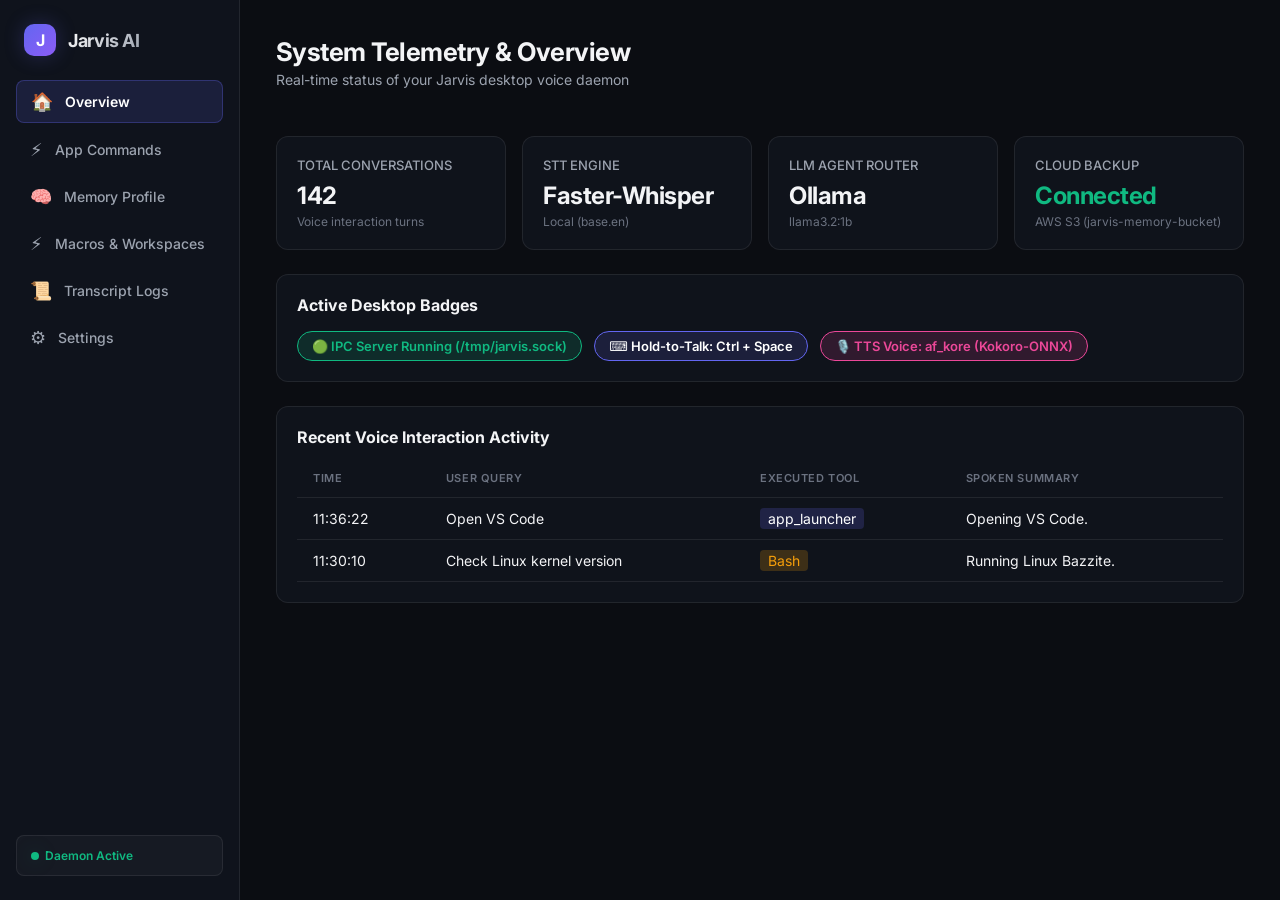
==== ui/index.html @ 84fddd6d "Initial commit: Jarvis Desktop AI Assistant Core" ====
<!DOCTYPE html>
<html lang="en">
<head>
  <meta charset="UTF-8">
  <meta name="viewport" content="width=device-width, initial-scale=1.0">
  <title>Jarvis Desktop AI Assistant</title>
  <link rel="stylesheet" href="css/style.css">
  <link rel="preconnect" href="https://fonts.googleapis.com">
  <link rel="preconnect" href="https://fonts.gstatic.com" crossorigin>
  <link href="https://fonts.googleapis.com/css2?family=Inter:wght@400;500;600;700&display=swap" rel="stylesheet">
  <script src="qrc:///qtwebchannel/qwebchannel.js"></script>
</head>
<body>

  <!-- Sidebar Navigation Panel (Fixed 240px) -->
  <aside class="sidebar">
    <div class="brand-container">
      <div class="brand-logo">J</div>
      <div class="brand-title">Jarvis AI</div>
    </div>

    <nav class="nav-menu">
      <div class="nav-item active" data-page="overview-page">
        <span class="icon">🏠</span>
        <span>Overview</span>
      </div>
      <div class="nav-item" data-page="app-commands-page">
        <span class="icon">⚡</span>
        <span>App Commands</span>
      </div>
      <div class="nav-item" data-page="memory-page">
        <span class="icon">🧠</span>
        <span>Memory Profile</span>
      </div>
      <div class="nav-item" data-page="macros-page">
        <span class="icon">⚡</span>
        <span>Macros & Workspaces</span>
      </div>
      <div class="nav-item" data-page="transcripts-page">
        <span class="icon">📜</span>
        <span>Transcript Logs</span>
      </div>
      <div class="nav-item" data-page="settings-page">
        <span class="icon">⚙️</span>
        <span>Settings</span>
      </div>
    </nav>

    <div class="sidebar-footer">
      <div class="status-badge">
        <div class="status-dot"></div>
        <span>Daemon Active</span>
      </div>
    </div>
  </aside>

  <!-- Main Content View Area (Fluid) -->
  <main class="main-content">
    
    <!-- PAGE 1: OVERVIEW & METRICS -->
    <section id="overview-page" class="page-view active">
      <div class="page-header">
        <div>
          <h1 class="page-title">System Telemetry & Overview</h1>
          <p class="page-subtitle">Real-time status of your Jarvis desktop voice daemon</p>
        </div>
      </div>

      <div class="metrics-grid">
        <div class="card">
          <div class="metric-title">TOTAL CONVERSATIONS</div>
          <div class="metric-value" id="metric-total-turns">142</div>
          <div class="metric-subtext">Voice interaction turns</div>
        </div>

        <div class="card">
          <div class="metric-title">STT ENGINE</div>
          <div class="metric-value" id="metric-stt-provider">Faster-Whisper</div>
          <div class="metric-subtext" id="metric-stt-subtext">Local (base.en)</div>
        </div>

        <div class="card">
          <div class="metric-title">LLM AGENT ROUTER</div>
          <div class="metric-value" id="metric-llm-provider">Ollama</div>
          <div class="metric-subtext" id="metric-model-name">llama3.2:1b</div>
        </div>

        <div class="card">
          <div class="metric-title">CLOUD BACKUP</div>
          <div class="metric-value" id="metric-cloud-status" style="color: var(--accent-emerald);">Connected</div>
          <div class="metric-subtext">AWS S3 (jarvis-memory-bucket)</div>
        </div>
      </div>

      <div class="card">
        <h2 style="font-size: 16px; font-weight: 700; margin-bottom: 16px;">Active Desktop Badges</h2>
        <div style="display: flex; gap: 12px; flex-wrap: wrap;">
          <span style="background: rgba(16, 185, 129, 0.15); border: 1px solid var(--accent-emerald); color: var(--accent-emerald); padding: 6px 14px; border-radius: 20px; font-weight: 600; font-size: 13px;">🟢 IPC Server Running (/tmp/jarvis.sock)</span>
          <span style="background: rgba(99, 102, 241, 0.15); border: 1px solid var(--accent-indigo); color: #fff; padding: 6px 14px; border-radius: 20px; font-weight: 600; font-size: 13px;">⌨️ Hold-to-Talk: Ctrl + Space</span>
          <span style="background: rgba(236, 72, 153, 0.15); border: 1px solid var(--accent-pink); color: var(--accent-pink); padding: 6px 14px; border-radius: 20px; font-weight: 600; font-size: 13px;">🎙️ TTS Voice: af_kore (Kokoro-ONNX)</span>
        </div>
      </div>

      <div class="card">
        <h2 style="font-size: 16px; font-weight: 700; margin-bottom: 12px;">Recent Voice Interaction Activity</h2>
        <table class="data-table">
          <thead>
            <tr>
              <th>Time</th>
              <th>User Query</th>
              <th>Executed Tool</th>
              <th>Spoken Summary</th>
            </tr>
          </thead>
          <tbody id="activity-feed-tbody">
            <tr>
              <td>11:36:22</td>
              <td>Open VS Code</td>
              <td><span style="background: rgba(99,102,241,0.2); padding: 2px 8px; border-radius: 4px; color: #fff;">app_launcher</span></td>
              <td>Opening VS Code.</td>
            </tr>
            <tr>
              <td>11:30:10</td>
              <td>Check Linux kernel version</td>
              <td><span style="background: rgba(245,158,11,0.2); padding: 2px 8px; border-radius: 4px; color: var(--accent-amber);">Bash</span></td>
              <td>Running Linux Bazzite.</td>
            </tr>
          </tbody>
        </table>
      </div>
    </section>

    <!-- PAGE 2: APP COMMANDS BUILDER -->
    <section id="app-commands-page" class="page-view">
      <div class="page-header">
        <div>
          <h1 class="page-title">App Commands & Custom Tools Builder</h1>
          <p class="page-subtitle">Register spoken voice shortcuts for desktop applications and shell actions</p>
        </div>
      </div>

      <div class="card">
        <h2 style="font-size: 16px; font-weight: 700; margin-bottom: 16px;">Register New Custom App Command & Tool Manifest</h2>
        <form id="add-tool-form">
          <div style="display: grid; grid-template-columns: 1fr 1fr; gap: 16px;">
            <div class="form-group">
              <label class="form-label">Tool ID (Identifier)</label>
              <input type="text" id="tool-id-input" class="form-input" placeholder="e.g. take_screenshot or open_discord" required>
            </div>
            <div class="form-group">
              <label class="form-label">Display Name</label>
              <input type="text" id="tool-name-input" class="form-input" placeholder="e.g. Take Screenshot or Open Discord" required>
            </div>
          </div>
          <div class="form-group">
            <label class="form-label">Command Description & Guidelines (Explains to Agent HOW and WHEN to use this command)</label>
            <textarea id="tool-desc-input" class="form-input" rows="2" placeholder="e.g. Captures a full screen screenshot on Linux desktop and saves it to ~/Pictures." required></textarea>
          </div>
          <div class="form-group">
            <label class="form-label">Executable Shell Command Template</label>
            <input type="text" id="tool-cmd-input" class="form-input" placeholder="e.g. spectacle -b -n || gnome-screenshot -f ~/Pictures/Screenshot.png" required>
          </div>
          <div class="form-group">
            <label class="form-label">Usage Examples / Few-Shot Spoken Patterns (Help agent learn invocation patterns)</label>
            <textarea id="tool-examples-input" class="form-input" rows="2" placeholder='e.g. User: "Take a screenshot" -> Args: {} | User: "Capture screen" -> Args: {}'></textarea>
          </div>
          <div class="form-group">
            <label class="form-label">Spoken Confirmation Feedback Template</label>
            <input type="text" id="tool-speak-input" class="form-input" placeholder="e.g. Took a screenshot and saved it to Pictures." required>
          </div>
          <button type="submit" class="btn btn-primary">➕ Register Custom App Command Manifest</button>
        </form>
      </div>

      <div class="card">
        <h2 style="font-size: 16px; font-weight: 700; margin-bottom: 12px;">Installed App Commands & Custom Tools Manifest</h2>
        <table class="data-table">
          <thead>
            <tr>
              <th>Tool ID</th>
              <th>Name & Description</th>
              <th>Executable Command</th>
              <th>Few-Shot Examples / Patterns</th>
              <th>Actions</th>
            </tr>
          </thead>
          <tbody id="installed-tools-tbody">
            <tr>
              <td><code>app_launcher</code></td>
              <td>
                <div style="font-weight: 600; color: #fff;">Launch Desktop Application</div>
                <div style="font-size: 12px; color: var(--text-secondary);">Launches installed Linux desktop apps (e.g. VS Code, Firefox, Spotify).</div>
              </td>
              <td><code>gtk-launch '{app_name}'</code></td>
              <td><div style="font-size: 12px; color: var(--accent-emerald);">"Open VS Code" -> app_name: "code"</div></td>
              <td><button class="btn btn-secondary" style="padding: 4px 10px; font-size: 12px;">Test Action</button></td>
            </tr>
            <tr>
              <td><code>take_screenshot</code></td>
              <td>
                <div style="font-weight: 600; color: #fff;">Take Desktop Screenshot</div>
                <div style="font-size: 12px; color: var(--text-secondary);">Captures a screenshot of the current screen and saves to ~/Pictures.</div>
              </td>
              <td><code>spectacle -b -n || gnome-screenshot</code></td>
              <td><div style="font-size: 12px; color: var(--accent-emerald);">"Take a screenshot" -> {}</div></td>
              <td><button class="btn btn-secondary" style="padding: 4px 10px; font-size: 12px;">Test Action</button></td>
            </tr>
            <tr>
              <td><code>media_play_pause</code></td>
              <td>
                <div style="font-weight: 600; color: #fff;">Toggle Media Playback</div>
                <div style="font-size: 12px; color: var(--text-secondary);">Plays or pauses currently active media (Spotify, browser, videos).</div>
              </td>
              <td><code>playerctl play-pause</code></td>
              <td><div style="font-size: 12px; color: var(--accent-emerald);">"Pause music" -> {}</div></td>
              <td><button class="btn btn-secondary" style="padding: 4px 10px; font-size: 12px;">Test Action</button></td>
            </tr>
          </tbody>
        </table>
      </div>
    </section>

    <!-- PAGE 3: MEMORY PROFILE -->
    <section id="memory-page" class="page-view">
      <div class="page-header">
        <div>
          <h1 class="page-title">Personalized Memory Profile</h1>
          <p class="page-subtitle">Extracted preferences and workflow context stored in ~/.config/jarvis/user_profile.md</p>
        </div>
        <button id="btn-reanalyze-memory" class="btn btn-primary">🔄 Re-Analyze Transcripts Now</button>
      </div>

      <div class="card">
        <h2 style="font-size: 16px; font-weight: 700; margin-bottom: 12px;">Current Learned User Profile</h2>
        <pre id="profile-md-container" style="background: rgba(0,0,0,0.3); padding: 16px; border-radius: 8px; color: #e5e7eb; font-family: monospace; white-space: pre-wrap; font-size: 13px; border: 1px solid var(--card-border);">
# User Profile & Personal Preferences

## Technical Environment & Tools
- Operating System: Bazzite Linux
- Preferred IDE / Editors: VS Code
- Primary Programming Languages & Stacks: Python, HTML/CSS, JS

## Frequent Projects & Paths
- Active Project: Jarvis AI Agent (~/Documents/Jarvis)

## Personalization & Spoken Response Preferences
- Response Length: 1 sentence max
- Preferred Voice: af_kore
        </pre>
      </div>
    </section>

    <!-- PAGE 4: TRANSCRIPT LOGS -->
    <section id="transcripts-page" class="page-view">
      <div class="page-header">
        <div>
          <h1 class="page-title">Voice Interaction Transcript History</h1>
          <p class="page-subtitle">Chronological log of recorded voice queries and executed tool output</p>
        </div>
      </div>

      <div class="card">
        <div style="display: flex; gap: 12px; margin-bottom: 16px;">
          <input type="text" id="transcript-search" class="form-input" placeholder="Search transcript query or tool..." style="flex: 1;">
          <select id="transcript-filter" class="form-select">
            <option value="all">All Logs</option>
            <option value="today">Today</option>
            <option value="s3">Synced to S3</option>
          </select>
        </div>

        <div id="transcript-logs-list" style="display: flex; flex-direction: column; gap: 12px;">
          <div class="card" style="padding: 14px; background: rgba(255,255,255,0.02);">
            <div style="display: flex; justify-content: space-between; align-items: center; margin-bottom: 8px;">
              <span style="font-weight: 700; font-size: 14px; color: #fff;">"Open VS Code in project folder"</span>
              <span style="background: rgba(16, 185, 129, 0.15); color: var(--accent-emerald); padding: 2px 8px; border-radius: 4px; font-size: 12px; font-weight: 600;">☁️ Synced to S3</span>
            </div>
            <div style="font-size: 12px; color: var(--text-secondary);">Tool: <code>app_launcher</code> | Time: 2026-07-25 11:36:22 | Spoken: "Opening VS Code."</div>
          </div>
        </div>
      </div>
    </section>

    <!-- PAGE 5: SETTINGS & KEYBINDS -->
    <section id="settings-page" class="page-view">
      <div class="page-header">
        <div>
          <h1 class="page-title">System Settings & Keybindings</h1>
          <p class="page-subtitle">Configure hotkey triggers, voice synthesis models, and S3 credentials</p>
        </div>
        <button id="btn-save-settings" class="btn btn-primary">💾 Save All Settings</button>
      </div>

      <div class="card">
        <h2 style="font-size: 16px; font-weight: 700; margin-bottom: 12px;">Hold-to-Talk Hotkey Configurator</h2>
        <p style="font-size: 13px; color: var(--text-secondary); margin-bottom: 12px;">Click below to record your global shortcut key combination:</p>
        <div id="keybind-recorder" class="keybind-box">
          <div>
            <span style="font-weight: 600; font-size: 14px; color: #fff;">Hold-to-Talk Shortcut</span>
            <div style="font-size: 12px; color: var(--text-secondary);">Press key combination to record new binding</div>
          </div>
          <span id="active-keybind-display" class="keybind-badge">Ctrl + Space</span>
        </div>
      </div>

      <div class="card">
        <div style="display: flex; justify-content: space-between; align-items: center; margin-bottom: 16px;">
          <div>
            <h2 style="font-size: 16px; font-weight: 700;">⚡ Dynamic & System Fast-Path Voice Shortcuts</h2>
            <p style="font-size: 12px; color: var(--text-secondary); margin-top: 4px;">Zero-latency voice query shortcuts learned from memory profiling or built into system defaults</p>
          </div>
          <button id="btn-refresh-fastpaths" class="btn btn-secondary" style="padding: 6px 12px; font-size: 12px;">🔄 Refresh Rules</button>
        </div>
        <div id="fast-path-rules-list" style="display: flex; flex-direction: column; gap: 10px;">
          <div style="font-size: 13px; color: var(--text-secondary);">Loading fast-path shortcuts...</div>
        </div>
      </div>

      <div class="card">
        <h2 style="font-size: 16px; font-weight: 700; margin-bottom: 16px;">Pluggable AI Engine Providers (STT / LLM / TTS)</h2>
        <div class="form-group">
          <label class="form-label">Speech-to-Text (STT) Engine</label>
          <select id="setting-stt-provider" class="form-select">
            <option value="faster_whisper" selected>Faster-Whisper (Local CPU/GPU - Default)</option>
            <option value="gemini_stt">Google Gemini Multimodal Audio (Cloud API)</option>
          </select>
        </div>
        <div class="form-group">
          <label class="form-label">LLM Orchestrator Engine</label>
          <select id="setting-llm-provider" class="form-select">
            <option value="anthropic_llm:claude-haiku-4-5-20251001">Anthropic Claude 4.5 Haiku (Ultra Fast Cloud - Default)</option>
            <option value="anthropic_llm:claude-3-5-haiku-20241022">Anthropic Claude 3.5 Haiku (Ultra Fast Cloud)</option>
            <option value="anthropic_llm:claude-3-haiku-20240307">Anthropic Claude 3 Haiku (Low Latency)</option>
            <option value="ollama:qwen2.5:3b">Ollama (Local Qwen 2.5 3B - Ultra Fast & Low Latency)</option>
            <option value="ollama:qwen3.5:9b">Ollama (Local Qwen 3.5 9B - High Intelligence)</option>
            <option value="ollama:llama3.2:1b">Ollama (Local Llama 3.2 1B - Low Latency)</option>
            <option value="gemini_llm:gemini-3.6-flash">Google Gemini 3.6 Flash (Current Workhorse & High Efficiency)</option>
            <option value="gemini_llm:gemini-3.5-flash-lite">Google Gemini 3.5 Flash-Lite (Lowest Latency & High Volume)</option>
            <option value="gemini_llm:gemini-2.0-flash">Google Gemini 2.0 Flash (Fastest Previous Gen)</option>
          </select>
        </div>
        <div class="form-group">
          <label class="form-label">Memory Profiler & Fast-Path Agent Engine</label>
          <select id="setting-memory-llm-provider" class="form-select">
            <option value="inherit" selected>Inherit Main LLM Engine (Default)</option>
            <option value="anthropic_llm:claude-haiku-4-5-20251001">Anthropic Claude 4.5 Haiku (Offload Memory to Cloud)</option>
            <option value="gemini_llm:gemini-3.5-flash-lite">Google Gemini 3.5 Flash-Lite (Offload Memory to Cloud)</option>
            <option value="gemini_llm:gemini-2.0-flash">Google Gemini 2.0 Flash (Offload Memory to Cloud)</option>
            <option value="ollama:qwen2.5:3b">Ollama (Local Qwen 2.5 3B)</option>
          </select>
        </div>
        <div class="form-group">
          <label class="form-label">Text-to-Speech (TTS) Engine</label>
          <select id="setting-tts-provider" class="form-select">
            <option value="kokoro" selected>Kokoro-ONNX (Local Voice)</option>
          </select>
        </div>
        <div class="form-group">
          <label class="form-label">Anthropic Claude API Key (Required for Anthropic Haiku Models)</label>
          <input type="password" id="setting-anthropic-key" class="form-input" placeholder="sk-ant-api... (Saved to ~/.config/jarvis/settings.json)">
        </div>
        <div class="form-group">
          <label class="form-label">Google Gemini API Key (Required for Gemini Providers)</label>
          <input type="password" id="setting-gemini-key" class="form-input" placeholder="AIzaSy... (Saved to ~/.config/jarvis/settings.json)">
        </div>
      </div>

      <div class="card">
        <h2 style="font-size: 16px; font-weight: 700; margin-bottom: 16px;">Voice & Audio Synthesis Settings (Kokoro-ONNX)</h2>
        <div class="form-group">
          <label class="form-label">TTS Voice Model</label>
          <select id="setting-voice-select" class="form-select">
            <option value="af_kore" selected>af_kore (Korean-American Female - Default)</option>
            <option value="af_bella">af_bella (American Female)</option>
            <option value="am_adam">am_adam (American Male)</option>
          </select>
        </div>
        <button id="btn-test-voice" class="btn btn-secondary">🔊 Test Selected Voice</button>
      </div>

      <div class="card">
        <h2 style="font-size: 16px; font-weight: 700; margin-bottom: 16px;">AWS S3 Cloud Backup Settings</h2>
        <div class="form-group">
          <label class="form-label">JARVIS_S3_BUCKET_ARN</label>
          <input type="text" id="setting-s3-arn" class="form-input" value="arn:aws:s3:::jarvis-memory-bucket">
        </div>
        <div class="form-group">
          <label class="form-label">AWS Region</label>
          <input type="text" id="setting-s3-region" class="form-input" value="us-east-1">
        </div>
      </div>
    </section>

    <!-- PAGE: MACROS & WORKSPACES -->
    <section id="macros-page" class="page-view">
      <div class="page-header">
        <div>
          <h1 class="page-title">Macros & Desktop Workspaces</h1>
          <p class="page-subtitle">Configure multi-step modes (Gaming Mode, Work Mode, Usual Apps) compiled to sub-millisecond shell scripts</p>
        </div>
      </div>

      <div class="card" style="margin-bottom: 24px;">
        <h2 style="font-size: 16px; font-weight: 700; margin-bottom: 16px;">Create New Macro Mode</h2>
        <form id="create-macro-form">
          <div style="display: grid; grid-template-columns: 1fr 2fr; gap: 16px; margin-bottom: 16px;">
            <div>
              <label class="form-label">Macro Name</label>
              <input type="text" id="macro-name-input" class="form-input" placeholder="e.g. gaming_mode, usual_apps" required>
            </div>
            <div>
              <label class="form-label">Steps / Bash Commands (Comma or pipe separated)</label>
              <input type="text" id="macro-steps-input" class="form-input" placeholder="e.g. steam | discord | locked-in start -d 2h | wpctl set-volume @DEFAULT_AUDIO_SINK@ 80%" required>
            </div>
          </div>
          <div style="display: flex; gap: 12px; align-items: center;">
            <input type="text" id="macro-dir-input" class="form-input" placeholder="Optional Working Directory (e.g. ~/Documents/Jarvis)" style="flex: 1;">
            <button type="submit" class="btn btn-primary">⚡ Save & Compile Macro Script</button>
          </div>
        </form>
      </div>

      <div class="card">
        <div style="display: flex; justify-content: space-between; align-items: center; margin-bottom: 16px;">
          <h2 style="font-size: 16px; font-weight: 700; margin: 0;">Installed Macro Modes</h2>
          <span style="font-size: 12px; color: var(--text-secondary);">Stored under ~/.config/jarvis/macros/</span>
        </div>
        <div id="macros-container-grid" style="display: grid; grid-template-columns: repeat(auto-fill, minmax(320px, 1fr)); gap: 16px;">
          <div style="color: var(--text-secondary);">Loading installed desktop macros...</div>
        </div>
      </div>
    </section>

  </main>

  <script src="js/app.js"></script>
</body>
</html>
---- ui/css/style.css ----
/* ==========================================================================
   Jarvis Desktop GUI: Premium OLED Glassmorphism Design System
   ========================================================================== */

:root {
  /* Color Tokens */
  --bg-main: #0b0d12;
  --bg-sidebar: #0f131c;
  --card-bg: rgba(18, 22, 31, 0.75);
  --card-border: rgba(255, 255, 255, 0.08);
  --card-border-hover: rgba(99, 102, 241, 0.4);
  
  --text-primary: #f3f4f6;
  --text-secondary: #9ca3af;
  --text-muted: #6b7280;
  
  --accent-indigo: #6366f1;
  --accent-indigo-hover: #4f46e5;
  --accent-purple: #8b5cf6;
  --accent-emerald: #10b981;
  --accent-pink: #ec4899;
  --accent-amber: #f59e0b;
  --accent-red: #ef4444;

  /* Typography & Layout */
  --font-family: 'Inter', system-ui, -apple-system, BlinkMacSystemFont, 'Segoe UI', Roboto, sans-serif;
  --sidebar-width: 240px;
  --border-radius-sm: 8px;
  --border-radius-md: 12px;
  --border-radius-lg: 18px;

  /* Shadows & Effects */
  --glass-blur: blur(20px);
  --glow-indigo: 0 0 20px rgba(99, 102, 241, 0.25);
  --glow-emerald: 0 0 20px rgba(16, 185, 129, 0.25);
}

/* Reset & Box Sizing */
* {
  margin: 0;
  padding: 0;
  box-sizing: border-box;
  font-family: var(--font-family);
  -webkit-font-smoothing: antialiased;
}

body {
  background-color: var(--bg-main);
  color: var(--text-primary);
  display: flex;
  height: 100vh;
  width: 100vw;
  overflow: hidden;
  user-select: none;
}

/* Custom WebKit Scrollbars */
::-webkit-scrollbar {
  width: 6px;
  height: 6px;
}

::-webkit-scrollbar-track {
  background: transparent;
}

::-webkit-scrollbar-thumb {
  background: rgba(255, 255, 255, 0.15);
  border-radius: 4px;
}

::-webkit-scrollbar-thumb:hover {
  background: rgba(255, 255, 255, 0.3);
}

/* ==========================================================================
   Sidebar Navigation Panel (Fixed 240px)
   ========================================================================== */

.sidebar {
  width: var(--sidebar-width);
  flex-shrink: 0;
  background-color: var(--bg-sidebar);
  border-right: 1px solid var(--card-border);
  display: flex;
  flex-direction: column;
  padding: 24px 16px;
  gap: 24px;
}

.brand-container {
  display: flex;
  align-items: center;
  gap: 12px;
  padding: 0 8px;
}

.brand-logo {
  width: 32px;
  height: 32px;
  border-radius: 10px;
  background: linear-gradient(135deg, var(--accent-indigo), var(--accent-purple));
  display: flex;
  align-items: center;
  justify-content: center;
  font-weight: 700;
  font-size: 16px;
  color: #fff;
  box-shadow: var(--glow-indigo);
}

.brand-title {
  font-size: 18px;
  font-weight: 700;
  letter-spacing: -0.02em;
  background: linear-gradient(135deg, #fff, #9ca3af);
  -webkit-background-clip: text;
  -webkit-text-fill-color: transparent;
}

.nav-menu {
  display: flex;
  flex-direction: column;
  gap: 6px;
  flex: 1;
}

.nav-item {
  display: flex;
  align-items: center;
  gap: 12px;
  padding: 10px 14px;
  border-radius: var(--border-radius-sm);
  color: var(--text-secondary);
  font-size: 14px;
  font-weight: 500;
  cursor: pointer;
  transition: all 0.2s ease;
}

.nav-item:hover {
  background: rgba(255, 255, 255, 0.05);
  color: var(--text-primary);
}

.nav-item.active {
  background: rgba(99, 102, 241, 0.15);
  color: #fff;
  border: 1px solid rgba(99, 102, 241, 0.3);
  font-weight: 600;
}

.nav-item .icon {
  font-size: 18px;
}

.sidebar-footer {
  padding: 12px 14px;
  background: rgba(255, 255, 255, 0.03);
  border-radius: var(--border-radius-sm);
  border: 1px solid var(--card-border);
  display: flex;
  align-items: center;
  justify-content: space-between;
}

.status-badge {
  display: inline-flex;
  align-items: center;
  gap: 6px;
  font-size: 12px;
  font-weight: 600;
  color: var(--accent-emerald);
}

.status-dot {
  width: 8px;
  height: 8px;
  border-radius: 50%;
  background-color: var(--accent-emerald);
  box-shadow: var(--glow-emerald);

  animation: pulse-dot 2s infinite;
}

@keyframes pulse-dot {
  0% { transform: scale(0.95); opacity: 0.8; }
  50% { transform: scale(1.1); opacity: 1; }
  100% { transform: scale(0.95); opacity: 0.8; }
}

/* ==========================================================================
   Main Content Layout Container (Fluid, min-width: 480px)
   ========================================================================== */

.main-content {
  flex: 1;
  min-width: 480px;
  display: flex;
  flex-direction: column;
  background-color: var(--bg-main);
  overflow-y: auto;
  padding: clamp(20px, 3vw, 36px);
}

.page-header {
  display: flex;
  justify-content: space-between;
  align-items: center;
  margin-bottom: 24px;
}

.page-title {
  font-size: clamp(20px, 2vw, 26px);
  font-weight: 700;
  letter-spacing: -0.02em;
}

.page-subtitle {
  font-size: 14px;
  color: var(--text-secondary);
  margin-top: 4px;
}

.page-view {
  display: none;
  flex-direction: column;
  gap: 24px;
}

.page-view.active {
  display: flex;
}

/* ==========================================================================
   Cards & UI Components
   ========================================================================== */

.metrics-grid {
  display: grid;
  grid-template-columns: repeat(auto-fit, minmax(200px, 1fr));
  gap: 16px;
}

.card {
  background: var(--card-bg);
  backdrop-filter: var(--glass-blur);
  border: 1px solid var(--card-border);
  border-radius: var(--border-radius-md);
  padding: 20px;
  transition: all 0.25s cubic-bezier(0.16, 1, 0.3, 1);
}

.card:hover {
  border-color: var(--card-border-hover);
  transform: translateY(-2px);
}

.metric-title {
  font-size: 13px;
  font-weight: 500;
  color: var(--text-secondary);
  margin-bottom: 8px;
}

.metric-value {
  font-size: 24px;
  font-weight: 700;
  letter-spacing: -0.02em;
  color: var(--text-primary);
}

.metric-subtext {
  font-size: 12px;
  color: var(--text-muted);
  margin-top: 4px;
}

/* Form Controls & Keybind Recorder */
.form-group {
  display: flex;
  flex-direction: column;
  gap: 8px;
  margin-bottom: 16px;
}

.form-label {
  font-size: 13px;
  font-weight: 600;
  color: var(--text-secondary);
}

.form-input, .form-textarea {
  background: rgba(255, 255, 255, 0.04);
  border: 1px solid var(--card-border);
  border-radius: var(--border-radius-sm);
  padding: 10px 14px;
  color: #ffffff;
  font-size: 14px;
  outline: none;
  transition: border-color 0.2s ease;
}

.form-input::placeholder, .form-textarea::placeholder {
  color: #6b7280;
  opacity: 1;
}

.form-select {
  background-color: #12161f;
  border: 1px solid var(--card-border);
  border-radius: var(--border-radius-sm);
  padding: 10px 36px 10px 14px;
  color: #ffffff;
  font-size: 14px;
  font-weight: 500;
  outline: none;
  cursor: pointer;
  appearance: none;
  -webkit-appearance: none;
  background-image: url("data:image/svg+xml;charset=US-ASCII,%3Csvg%20xmlns%3D%22http%3A%2F%2Fwww.w3.org%2F2000%2Fsvg%22%20width%3D%22292.4%22%20height%3D%22292.4%22%3E%3Cpath%20fill%3D%22%239CA3AF%22%20d%3D%22M287%2069.4a17.6%2017.6%200%200%200-13-5.4H18.4c-5%200-9.3%201.8-12.9%205.4A17.6%2017.6%200%200%200%200%2082.2c0%205%201.8%209.3%205.4%2012.9l128%20127.9c3.6%203.6%207.8%205.4%2012.8%205.4s9.2-1.8%2012.8-5.4L287%2095c3.5-3.5%205.4-7.8%205.4-12.8%200-5-1.9-9.2-5.5-12.8z%22%2F%3E%3C%2Fsvg%3E");
  background-repeat: no-repeat;
  background-position: right 14px center;
  background-size: 10px;
  transition: border-color 0.2s ease;
}

.form-select option {
  background-color: #12161f !important;
  color: #f3f4f6 !important;
  padding: 10px;
}

.form-select option:hover,
.form-select option:focus,
.form-select option:checked {
  background-color: #6366f1 !important;
  color: #ffffff !important;
}

.form-input:focus, .form-select:focus, .form-textarea:focus {
  border-color: var(--accent-indigo);
  box-shadow: 0 0 0 2px rgba(99, 102, 241, 0.2);
}

.keybind-box {
  display: flex;
  align-items: center;
  justify-content: space-between;
  background: rgba(99, 102, 241, 0.08);
  border: 1px dashed var(--accent-indigo);
  border-radius: var(--border-radius-sm);
  padding: 14px;
  cursor: pointer;
  transition: all 0.2s ease;
}

.keybind-box:hover {
  background: rgba(99, 102, 241, 0.15);
}

.keybind-badge {
  background: var(--accent-indigo);
  color: #fff;
  padding: 4px 10px;
  border-radius: 6px;
  font-family: monospace;
  font-weight: 700;
  font-size: 13px;
}

/* Buttons */
.btn {
  display: inline-flex;
  align-items: center;
  justify-content: center;
  gap: 8px;
  padding: 10px 18px;
  border-radius: var(--border-radius-sm);
  font-size: 14px;
  font-weight: 600;
  cursor: pointer;
  border: none;
  transition: all 0.2s ease;
}

.btn-primary {
  background: linear-gradient(135deg, var(--accent-indigo), var(--accent-purple));
  color: #fff;
  box-shadow: var(--glow-indigo);
}

.btn-primary:hover {
  opacity: 0.9;
  transform: translateY(-1px);
}

.btn-secondary {
  background: rgba(255, 255, 255, 0.06);
  border: 1px solid var(--card-border);
  color: var(--text-primary);
}

.btn-secondary:hover {
  background: rgba(255, 255, 255, 0.1);
}

/* Data Tables */
.data-table {
  width: 100%;
  border-collapse: collapse;
  margin-top: 12px;
}

.data-table th, .data-table td {
  padding: 12px 16px;
  text-align: left;
  border-bottom: 1px solid var(--card-border);
  font-size: 14px;
}

.data-table th {
  color: var(--text-muted);
  font-weight: 600;
  text-transform: uppercase;
  font-size: 11px;
  letter-spacing: 0.05em;
}

.data-table tr:hover td {
  background: rgba(255, 255, 255, 0.02);
}
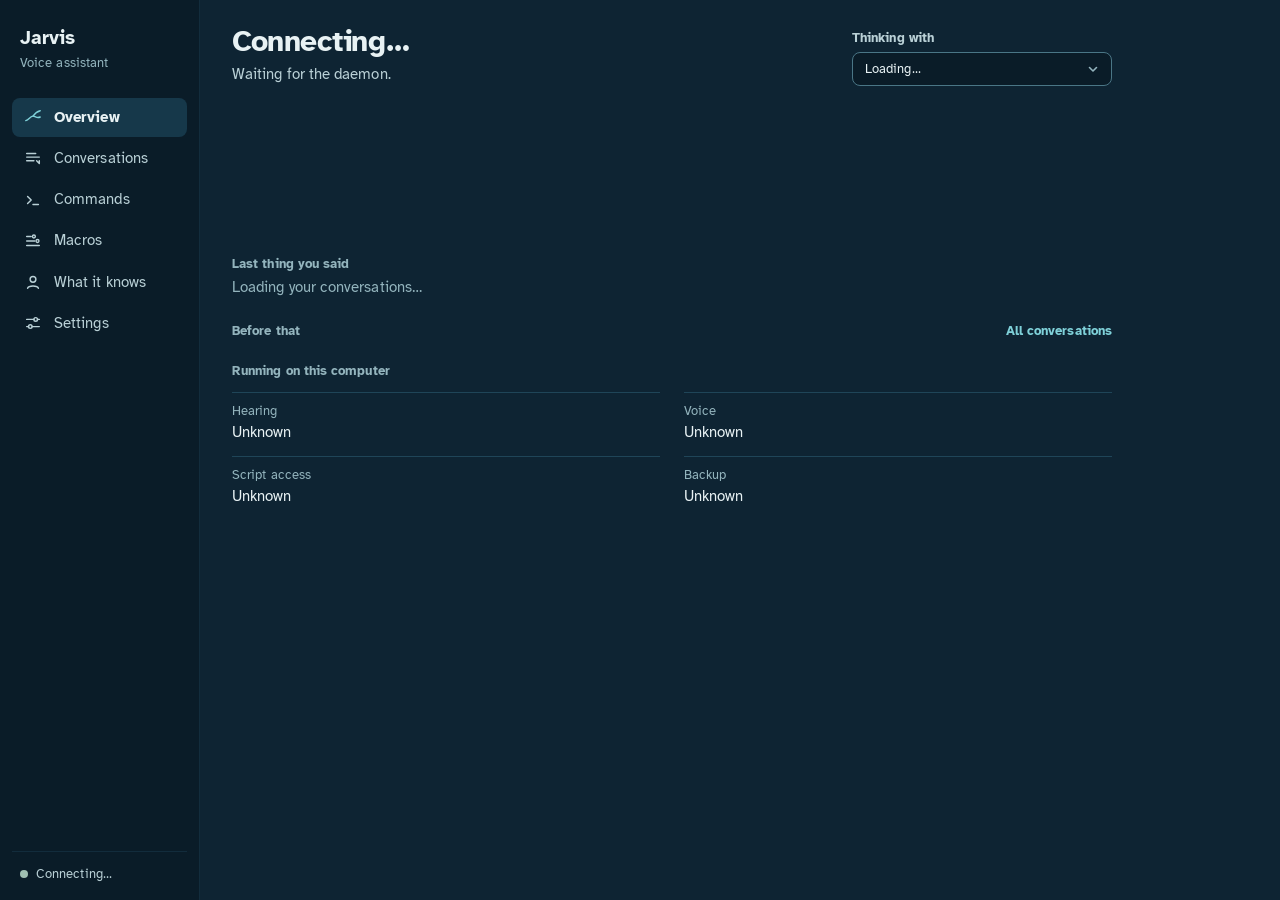
==== commit 84edeb52: "Redesign the dashboard around the voice loop and make its state truthful Backend (main.py): - get_st" ====
--- a/ui/index.html
+++ b/ui/index.html
@@ -3,435 +3,395 @@
 <head>
   <meta charset="UTF-8">
   <meta name="viewport" content="width=device-width, initial-scale=1.0">
-  <title>Jarvis Desktop AI Assistant</title>
+  <title>Jarvis</title>
   <link rel="stylesheet" href="css/style.css">
-  <link rel="preconnect" href="https://fonts.googleapis.com">
-  <link rel="preconnect" href="https://fonts.gstatic.com" crossorigin>
-  <link href="https://fonts.googleapis.com/css2?family=Inter:wght@400;500;600;700&display=swap" rel="stylesheet">
   <script src="qrc:///qtwebchannel/qwebchannel.js"></script>
 </head>
-<body>
-
-  <!-- Sidebar Navigation Panel (Fixed 240px) -->
+<body data-voice-state="idle">
+
+  <!-- One stroke icon set (1.6px, round caps), drawn for this app. -->
+  <svg class="icon-sprite" aria-hidden="true" focusable="false">
+    <symbol id="i-overview" viewBox="0 0 20 20"><path d="M2 14c3.5-1 5-5 8-5s4 3 8 1"/><path d="M10 9c2-3 4-5 8-6"/></symbol>
+    <symbol id="i-conversations" viewBox="0 0 20 20"><path d="M3 5h10M3 9h14M3 13h8"/><path d="M14 13l3 3v-3"/></symbol>
+    <symbol id="i-commands" viewBox="0 0 20 20"><path d="M4 6l4 4-4 4"/><path d="M10 15h6"/></symbol>
+    <symbol id="i-macros" viewBox="0 0 20 20"><path d="M3 5h5M3 10h9M3 15h14"/><circle cx="11" cy="5" r="1.6"/><circle cx="15" cy="10" r="1.6"/></symbol>
+    <symbol id="i-knows" viewBox="0 0 20 20"><circle cx="10" cy="7" r="3.2"/><path d="M4 17c1.2-3.4 10.8-3.4 12 0"/></symbol>
+    <symbol id="i-settings" viewBox="0 0 20 20"><path d="M3 6h8M15 6h2M3 14h2M9 14h8"/><circle cx="13" cy="6" r="2"/><circle cx="7" cy="14" r="2"/></symbol>
+    <symbol id="i-alert" viewBox="0 0 20 20"><path d="M10 3l8 14H2z"/><path d="M10 8v4M10 14.5v.01"/></symbol>
+  </svg>
+
+  <a class="skip-link" href="#main">Skip to content</a>
+
   <aside class="sidebar">
-    <div class="brand-container">
-      <div class="brand-logo">J</div>
-      <div class="brand-title">Jarvis AI</div>
+    <div class="brand">
+      <span class="brand-name">Jarvis</span>
+      <span class="brand-sub">Voice assistant</span>
     </div>
 
-    <nav class="nav-menu">
-      <div class="nav-item active" data-page="overview-page">
-        <span class="icon">🏠</span>
-        <span>Overview</span>
-      </div>
-      <div class="nav-item" data-page="app-commands-page">
-        <span class="icon">⚡</span>
-        <span>App Commands</span>
-      </div>
-      <div class="nav-item" data-page="memory-page">
-        <span class="icon">🧠</span>
-        <span>Memory Profile</span>
-      </div>
-      <div class="nav-item" data-page="macros-page">
-        <span class="icon">⚡</span>
-        <span>Macros & Workspaces</span>
-      </div>
-      <div class="nav-item" data-page="transcripts-page">
-        <span class="icon">📜</span>
-        <span>Transcript Logs</span>
-      </div>
-      <div class="nav-item" data-page="settings-page">
-        <span class="icon">⚙️</span>
-        <span>Settings</span>
-      </div>
+    <nav class="nav" aria-label="Pages">
+      <button type="button" class="nav-item active" data-page="overview-page" aria-keyshortcuts="Alt+1" title="Alt+1" aria-current="page">
+        <svg class="icon" aria-hidden="true"><use href="#i-overview"/></svg><span>Overview</span>
+      </button>
+      <button type="button" class="nav-item" data-page="conversations-page" aria-keyshortcuts="Alt+2" title="Alt+2">
+        <svg class="icon" aria-hidden="true"><use href="#i-conversations"/></svg><span>Conversations</span>
+      </button>
+      <button type="button" class="nav-item" data-page="commands-page" aria-keyshortcuts="Alt+3" title="Alt+3">
+        <svg class="icon" aria-hidden="true"><use href="#i-commands"/></svg><span>Commands</span>
+      </button>
+      <button type="button" class="nav-item" data-page="macros-page" aria-keyshortcuts="Alt+4" title="Alt+4">
+        <svg class="icon" aria-hidden="true"><use href="#i-macros"/></svg><span>Macros</span>
+      </button>
+      <button type="button" class="nav-item" data-page="knows-page" aria-keyshortcuts="Alt+5" title="Alt+5">
+        <svg class="icon" aria-hidden="true"><use href="#i-knows"/></svg><span>What it knows</span>
+      </button>
+      <button type="button" class="nav-item" data-page="settings-page" aria-keyshortcuts="Alt+6" title="Alt+6">
+        <svg class="icon" aria-hidden="true"><use href="#i-settings"/></svg><span>Settings</span>
+      </button>
     </nav>
 
-    <div class="sidebar-footer">
-      <div class="status-badge">
-        <div class="status-dot"></div>
-        <span>Daemon Active</span>
-      </div>
+    <div class="sidebar-foot">
+      <p class="sidebar-state"><span class="state-mark" aria-hidden="true"></span><span data-bind="voice-label">Connecting…</span></p>
+      <p id="needs-you" class="needs-you" hidden></p>
     </div>
   </aside>
 
-  <!-- Main Content View Area (Fluid) -->
-  <main class="main-content">
-    
-    <!-- PAGE 1: OVERVIEW & METRICS -->
-    <section id="overview-page" class="page-view active">
-      <div class="page-header">
-        <div>
-          <h1 class="page-title">System Telemetry & Overview</h1>
-          <p class="page-subtitle">Real-time status of your Jarvis desktop voice daemon</p>
-        </div>
-      </div>
-
-      <div class="metrics-grid">
-        <div class="card">
-          <div class="metric-title">TOTAL CONVERSATIONS</div>
-          <div class="metric-value" id="metric-total-turns">142</div>
-          <div class="metric-subtext">Voice interaction turns</div>
-        </div>
-
-        <div class="card">
-          <div class="metric-title">STT ENGINE</div>
-          <div class="metric-value" id="metric-stt-provider">Faster-Whisper</div>
-          <div class="metric-subtext" id="metric-stt-subtext">Local (base.en)</div>
-        </div>
-
-        <div class="card">
-          <div class="metric-title">LLM AGENT ROUTER</div>
-          <div class="metric-value" id="metric-llm-provider">Ollama</div>
-          <div class="metric-subtext" id="metric-model-name">llama3.2:1b</div>
-        </div>
-
-        <div class="card">
-          <div class="metric-title">CLOUD BACKUP</div>
-          <div class="metric-value" id="metric-cloud-status" style="color: var(--accent-emerald);">Connected</div>
-          <div class="metric-subtext">AWS S3 (jarvis-memory-bucket)</div>
-        </div>
-      </div>
-
-      <div class="card">
-        <h2 style="font-size: 16px; font-weight: 700; margin-bottom: 16px;">Active Desktop Badges</h2>
-        <div style="display: flex; gap: 12px; flex-wrap: wrap;">
-          <span style="background: rgba(16, 185, 129, 0.15); border: 1px solid var(--accent-emerald); color: var(--accent-emerald); padding: 6px 14px; border-radius: 20px; font-weight: 600; font-size: 13px;">🟢 IPC Server Running (/tmp/jarvis.sock)</span>
-          <span style="background: rgba(99, 102, 241, 0.15); border: 1px solid var(--accent-indigo); color: #fff; padding: 6px 14px; border-radius: 20px; font-weight: 600; font-size: 13px;">⌨️ Hold-to-Talk: Ctrl + Space</span>
-          <span style="background: rgba(236, 72, 153, 0.15); border: 1px solid var(--accent-pink); color: var(--accent-pink); padding: 6px 14px; border-radius: 20px; font-weight: 600; font-size: 13px;">🎙️ TTS Voice: af_kore (Kokoro-ONNX)</span>
-        </div>
-      </div>
-
-      <div class="card">
-        <h2 style="font-size: 16px; font-weight: 700; margin-bottom: 12px;">Recent Voice Interaction Activity</h2>
-        <table class="data-table">
-          <thead>
-            <tr>
-              <th>Time</th>
-              <th>User Query</th>
-              <th>Executed Tool</th>
-              <th>Spoken Summary</th>
-            </tr>
-          </thead>
-          <tbody id="activity-feed-tbody">
-            <tr>
-              <td>11:36:22</td>
-              <td>Open VS Code</td>
-              <td><span style="background: rgba(99,102,241,0.2); padding: 2px 8px; border-radius: 4px; color: #fff;">app_launcher</span></td>
-              <td>Opening VS Code.</td>
-            </tr>
-            <tr>
-              <td>11:30:10</td>
-              <td>Check Linux kernel version</td>
-              <td><span style="background: rgba(245,158,11,0.2); padding: 2px 8px; border-radius: 4px; color: var(--accent-amber);">Bash</span></td>
-              <td>Running Linux Bazzite.</td>
-            </tr>
-          </tbody>
-        </table>
-      </div>
-    </section>
-
-    <!-- PAGE 2: APP COMMANDS BUILDER -->
-    <section id="app-commands-page" class="page-view">
-      <div class="page-header">
-        <div>
-          <h1 class="page-title">App Commands & Custom Tools Builder</h1>
-          <p class="page-subtitle">Register spoken voice shortcuts for desktop applications and shell actions</p>
-        </div>
-      </div>
-
-      <div class="card">
-        <h2 style="font-size: 16px; font-weight: 700; margin-bottom: 16px;">Register New Custom App Command & Tool Manifest</h2>
-        <form id="add-tool-form">
-          <div style="display: grid; grid-template-columns: 1fr 1fr; gap: 16px;">
-            <div class="form-group">
-              <label class="form-label">Tool ID (Identifier)</label>
-              <input type="text" id="tool-id-input" class="form-input" placeholder="e.g. take_screenshot or open_discord" required>
+  <main id="main" class="main-content">
+    <div id="connection-banner" class="banner banner-error" role="alert" hidden>
+      <svg class="icon" aria-hidden="true"><use href="#i-alert"/></svg>
+      <p>This window can't reach the Jarvis daemon. Close it and start Jarvis again with <code>python3 main.py</code>.</p>
+    </div>
+
+    <!-- ============================== OVERVIEW ============================== -->
+    <section id="overview-page" class="page-view active" aria-labelledby="overview-title">
+      <h1 id="overview-title" class="visually-hidden" tabindex="-1">Overview</h1>
+
+      <div class="status-line">
+        <div class="status-main">
+          <p class="status-label" data-bind="voice-label" aria-live="polite">Connecting…</p>
+          <p class="status-detail"><span data-bind="voice-detail">Waiting for the daemon.</span> <span class="keycaps" data-bind="hotkey"></span></p>
+        </div>
+        <div class="status-model">
+          <label for="overview-model-select">Thinking with</label>
+          <select id="overview-model-select" class="select select-compact"><option>Loading…</option></select>
+        </div>
+      </div>
+
+      <div id="llm-warning" class="banner banner-error banner-inline" role="alert" hidden>
+        <svg class="icon" aria-hidden="true"><use href="#i-alert"/></svg>
+        <p id="llm-warning-text"></p>
+        <div class="banner-actions">
+          <button type="button" id="btn-switch-model" class="btn btn-secondary btn-small">Switch model</button>
+          <button type="button" id="btn-recheck" class="btn btn-quiet btn-small">Retry</button>
+        </div>
+      </div>
+
+      <section class="delta" aria-labelledby="delta-title">
+        <h2 id="delta-title" class="visually-hidden">Where your requests went</h2>
+        <div class="delta-figure">
+          <svg id="delta-svg" class="delta-svg" viewBox="0 0 600 160" preserveAspectRatio="none" aria-hidden="true"></svg>
+          <span class="delta-source" id="delta-source"></span>
+          <ol id="delta-legend" class="delta-legend"></ol>
+        </div>
+      </section>
+
+      <section class="latest" aria-labelledby="latest-title">
+        <h2 id="latest-title" class="section-title">Last thing you said</h2>
+        <div id="latest-exchange" class="latest-body">
+          <p class="muted">Loading your conversations…</p>
+        </div>
+      </section>
+
+      <section class="recent" aria-labelledby="recent-title">
+        <div class="section-head">
+          <h2 id="recent-title" class="section-title">Before that</h2>
+          <button type="button" class="link-button" data-goto="conversations-page">All conversations</button>
+        </div>
+        <ol id="recent-rows" class="rows"></ol>
+      </section>
+
+      <section class="system" aria-labelledby="system-title">
+        <h2 id="system-title" class="section-title">Running on this computer</h2>
+        <dl class="system-list">
+          <div><dt>Hearing</dt><dd id="metric-stt-provider">Unknown</dd></div>
+          <div><dt>Voice</dt><dd id="metric-tts-provider">Unknown</dd></div>
+          <div><dt>Script access</dt><dd id="metric-ipc">Unknown</dd></div>
+          <div><dt>Backup</dt><dd id="metric-backup">Unknown</dd></div>
+        </dl>
+      </section>
+    </section>
+
+    <!-- ============================ CONVERSATIONS =========================== -->
+    <section id="conversations-page" class="page-view" aria-labelledby="conversations-title">
+      <header class="page-header">
+        <h1 id="conversations-title" class="page-title" tabindex="-1">Conversations</h1>
+        <p class="page-intro">Everything you've said to Jarvis on this computer, newest first.</p>
+      </header>
+
+      <div class="toolbar">
+        <div class="field field-grow">
+          <label for="transcript-search">Search</label>
+          <input type="search" id="transcript-search" class="input" placeholder="Words you said, a reply, or a command" autocomplete="off">
+        </div>
+        <div class="field">
+          <label for="transcript-filter">Show</label>
+          <select id="transcript-filter" class="select">
+            <option value="all">Everything</option>
+            <option value="today">Today</option>
+            <option value="failed">Failed</option>
+            <option value="local">Not backed up</option>
+          </select>
+        </div>
+      </div>
+
+      <div class="list-block">
+      <p class="list-meta">
+        <span id="transcript-count" aria-live="polite"></span>
+        <span id="category-chip" class="chip" hidden>
+          <span id="category-chip-label"></span>
+          <button type="button" id="category-chip-clear" class="chip-clear" aria-label="Stop filtering by outcome">Clear</button>
+        </span>
+      </p>
+
+      <div id="transcript-logs-list" class="turn-list">
+        <p class="muted">Loading your conversations…</p>
+      </div>
+      </div>
+    </section>
+
+    <!-- =============================== COMMANDS ============================= -->
+    <section id="commands-page" class="page-view" aria-labelledby="commands-title">
+      <header class="page-header">
+        <h1 id="commands-title" class="page-title" tabindex="-1">Commands</h1>
+        <p class="page-intro">Things Jarvis can do on this computer. When what you say matches a command, Jarvis runs it.</p>
+      </header>
+
+      <details class="disclosure" id="add-command">
+        <summary>Add a command</summary>
+        <form id="add-tool-form" class="form" novalidate>
+          <div class="form-grid">
+            <div class="field">
+              <label for="tool-name-input">Name</label>
+              <input type="text" id="tool-name-input" class="input" placeholder="Take a screenshot" required>
             </div>
-            <div class="form-group">
-              <label class="form-label">Display Name</label>
-              <input type="text" id="tool-name-input" class="form-input" placeholder="e.g. Take Screenshot or Open Discord" required>
+            <div class="field">
+              <label for="tool-id-input">ID</label>
+              <input type="text" id="tool-id-input" class="input input-code" placeholder="take_screenshot" required aria-describedby="tool-id-help">
+              <p class="help" id="tool-id-help">Lowercase letters, numbers and underscores.</p>
             </div>
           </div>
-          <div class="form-group">
-            <label class="form-label">Command Description & Guidelines (Explains to Agent HOW and WHEN to use this command)</label>
-            <textarea id="tool-desc-input" class="form-input" rows="2" placeholder="e.g. Captures a full screen screenshot on Linux desktop and saves it to ~/Pictures." required></textarea>
-          </div>
-          <div class="form-group">
-            <label class="form-label">Executable Shell Command Template</label>
-            <input type="text" id="tool-cmd-input" class="form-input" placeholder="e.g. spectacle -b -n || gnome-screenshot -f ~/Pictures/Screenshot.png" required>
-          </div>
-          <div class="form-group">
-            <label class="form-label">Usage Examples / Few-Shot Spoken Patterns (Help agent learn invocation patterns)</label>
-            <textarea id="tool-examples-input" class="form-input" rows="2" placeholder='e.g. User: "Take a screenshot" -> Args: {} | User: "Capture screen" -> Args: {}'></textarea>
-          </div>
-          <div class="form-group">
-            <label class="form-label">Spoken Confirmation Feedback Template</label>
-            <input type="text" id="tool-speak-input" class="form-input" placeholder="e.g. Took a screenshot and saved it to Pictures." required>
-          </div>
-          <button type="submit" class="btn btn-primary">➕ Register Custom App Command Manifest</button>
+          <div class="field">
+            <label for="tool-desc-input">When should Jarvis use it?</label>
+            <textarea id="tool-desc-input" class="input" rows="2" placeholder="Captures the whole screen and saves it to ~/Pictures." required></textarea>
+          </div>
+          <div class="field">
+            <label for="tool-cmd-input">Shell command</label>
+            <input type="text" id="tool-cmd-input" class="input input-code" placeholder="spectacle -b -n || gnome-screenshot" required aria-describedby="tool-cmd-help">
+            <p class="help" id="tool-cmd-help">Runs as you, exactly as written. You'll review it before it's saved.</p>
+          </div>
+          <div class="field">
+            <label for="tool-examples-input">Things you might say</label>
+            <textarea id="tool-examples-input" class="input" rows="3" placeholder="Take a screenshot&#10;Capture my screen" aria-describedby="tool-examples-help"></textarea>
+            <p class="help" id="tool-examples-help">One per line. These teach Jarvis when to pick this command.</p>
+          </div>
+          <div class="form-grid">
+            <div class="field">
+              <label for="tool-speak-input">What Jarvis says after</label>
+              <input type="text" id="tool-speak-input" class="input" placeholder="Saved a screenshot to Pictures." required>
+            </div>
+            <div class="field">
+              <label for="tool-risk-input">Risk</label>
+              <select id="tool-risk-input" class="select" aria-describedby="tool-risk-help">
+                <option value="SAFE">Safe: read-only or easy to undo</option>
+                <option value="MEDIUM" selected>Medium: changes something</option>
+                <option value="HIGH">High: can lose work or data</option>
+              </select>
+              <p class="help" id="tool-risk-help">Tells Jarvis how careful to be.</p>
+            </div>
+          </div>
+          <button type="submit" class="btn btn-primary">Review command</button>
         </form>
-      </div>
-
-      <div class="card">
-        <h2 style="font-size: 16px; font-weight: 700; margin-bottom: 12px;">Installed App Commands & Custom Tools Manifest</h2>
-        <table class="data-table">
-          <thead>
-            <tr>
-              <th>Tool ID</th>
-              <th>Name & Description</th>
-              <th>Executable Command</th>
-              <th>Few-Shot Examples / Patterns</th>
-              <th>Actions</th>
-            </tr>
-          </thead>
-          <tbody id="installed-tools-tbody">
-            <tr>
-              <td><code>app_launcher</code></td>
-              <td>
-                <div style="font-weight: 600; color: #fff;">Launch Desktop Application</div>
-                <div style="font-size: 12px; color: var(--text-secondary);">Launches installed Linux desktop apps (e.g. VS Code, Firefox, Spotify).</div>
-              </td>
-              <td><code>gtk-launch '{app_name}'</code></td>
-              <td><div style="font-size: 12px; color: var(--accent-emerald);">"Open VS Code" -> app_name: "code"</div></td>
-              <td><button class="btn btn-secondary" style="padding: 4px 10px; font-size: 12px;">Test Action</button></td>
-            </tr>
-            <tr>
-              <td><code>take_screenshot</code></td>
-              <td>
-                <div style="font-weight: 600; color: #fff;">Take Desktop Screenshot</div>
-                <div style="font-size: 12px; color: var(--text-secondary);">Captures a screenshot of the current screen and saves to ~/Pictures.</div>
-              </td>
-              <td><code>spectacle -b -n || gnome-screenshot</code></td>
-              <td><div style="font-size: 12px; color: var(--accent-emerald);">"Take a screenshot" -> {}</div></td>
-              <td><button class="btn btn-secondary" style="padding: 4px 10px; font-size: 12px;">Test Action</button></td>
-            </tr>
-            <tr>
-              <td><code>media_play_pause</code></td>
-              <td>
-                <div style="font-weight: 600; color: #fff;">Toggle Media Playback</div>
-                <div style="font-size: 12px; color: var(--text-secondary);">Plays or pauses currently active media (Spotify, browser, videos).</div>
-              </td>
-              <td><code>playerctl play-pause</code></td>
-              <td><div style="font-size: 12px; color: var(--accent-emerald);">"Pause music" -> {}</div></td>
-              <td><button class="btn btn-secondary" style="padding: 4px 10px; font-size: 12px;">Test Action</button></td>
-            </tr>
-          </tbody>
-        </table>
-      </div>
-    </section>
-
-    <!-- PAGE 3: MEMORY PROFILE -->
-    <section id="memory-page" class="page-view">
-      <div class="page-header">
-        <div>
-          <h1 class="page-title">Personalized Memory Profile</h1>
-          <p class="page-subtitle">Extracted preferences and workflow context stored in ~/.config/jarvis/user_profile.md</p>
-        </div>
-        <button id="btn-reanalyze-memory" class="btn btn-primary">🔄 Re-Analyze Transcripts Now</button>
-      </div>
-
-      <div class="card">
-        <h2 style="font-size: 16px; font-weight: 700; margin-bottom: 12px;">Current Learned User Profile</h2>
-        <pre id="profile-md-container" style="background: rgba(0,0,0,0.3); padding: 16px; border-radius: 8px; color: #e5e7eb; font-family: monospace; white-space: pre-wrap; font-size: 13px; border: 1px solid var(--card-border);">
-# User Profile & Personal Preferences
-
-## Technical Environment & Tools
-- Operating System: Bazzite Linux
-- Preferred IDE / Editors: VS Code
-- Primary Programming Languages & Stacks: Python, HTML/CSS, JS
-
-## Frequent Projects & Paths
-- Active Project: Jarvis AI Agent (~/Documents/Jarvis)
-
-## Personalization & Spoken Response Preferences
-- Response Length: 1 sentence max
-- Preferred Voice: af_kore
-        </pre>
-      </div>
-    </section>
-
-    <!-- PAGE 4: TRANSCRIPT LOGS -->
-    <section id="transcripts-page" class="page-view">
-      <div class="page-header">
-        <div>
-          <h1 class="page-title">Voice Interaction Transcript History</h1>
-          <p class="page-subtitle">Chronological log of recorded voice queries and executed tool output</p>
-        </div>
-      </div>
-
-      <div class="card">
-        <div style="display: flex; gap: 12px; margin-bottom: 16px;">
-          <input type="text" id="transcript-search" class="form-input" placeholder="Search transcript query or tool..." style="flex: 1;">
-          <select id="transcript-filter" class="form-select">
-            <option value="all">All Logs</option>
-            <option value="today">Today</option>
-            <option value="s3">Synced to S3</option>
-          </select>
-        </div>
-
-        <div id="transcript-logs-list" style="display: flex; flex-direction: column; gap: 12px;">
-          <div class="card" style="padding: 14px; background: rgba(255,255,255,0.02);">
-            <div style="display: flex; justify-content: space-between; align-items: center; margin-bottom: 8px;">
-              <span style="font-weight: 700; font-size: 14px; color: #fff;">"Open VS Code in project folder"</span>
-              <span style="background: rgba(16, 185, 129, 0.15); color: var(--accent-emerald); padding: 2px 8px; border-radius: 4px; font-size: 12px; font-weight: 600;">☁️ Synced to S3</span>
-            </div>
-            <div style="font-size: 12px; color: var(--text-secondary);">Tool: <code>app_launcher</code> | Time: 2026-07-25 11:36:22 | Spoken: "Opening VS Code."</div>
-          </div>
-        </div>
-      </div>
-    </section>
-
-    <!-- PAGE 5: SETTINGS & KEYBINDS -->
-    <section id="settings-page" class="page-view">
-      <div class="page-header">
-        <div>
-          <h1 class="page-title">System Settings & Keybindings</h1>
-          <p class="page-subtitle">Configure hotkey triggers, voice synthesis models, and S3 credentials</p>
-        </div>
-        <button id="btn-save-settings" class="btn btn-primary">💾 Save All Settings</button>
-      </div>
-
-      <div class="card">
-        <h2 style="font-size: 16px; font-weight: 700; margin-bottom: 12px;">Hold-to-Talk Hotkey Configurator</h2>
-        <p style="font-size: 13px; color: var(--text-secondary); margin-bottom: 12px;">Click below to record your global shortcut key combination:</p>
-        <div id="keybind-recorder" class="keybind-box">
-          <div>
-            <span style="font-weight: 600; font-size: 14px; color: #fff;">Hold-to-Talk Shortcut</span>
-            <div style="font-size: 12px; color: var(--text-secondary);">Press key combination to record new binding</div>
-          </div>
-          <span id="active-keybind-display" class="keybind-badge">Ctrl + Space</span>
-        </div>
-      </div>
-
-      <div class="card">
-        <div style="display: flex; justify-content: space-between; align-items: center; margin-bottom: 16px;">
-          <div>
-            <h2 style="font-size: 16px; font-weight: 700;">⚡ Dynamic & System Fast-Path Voice Shortcuts</h2>
-            <p style="font-size: 12px; color: var(--text-secondary); margin-top: 4px;">Zero-latency voice query shortcuts learned from memory profiling or built into system defaults</p>
-          </div>
-          <button id="btn-refresh-fastpaths" class="btn btn-secondary" style="padding: 6px 12px; font-size: 12px;">🔄 Refresh Rules</button>
-        </div>
-        <div id="fast-path-rules-list" style="display: flex; flex-direction: column; gap: 10px;">
-          <div style="font-size: 13px; color: var(--text-secondary);">Loading fast-path shortcuts...</div>
-        </div>
-      </div>
-
-      <div class="card">
-        <h2 style="font-size: 16px; font-weight: 700; margin-bottom: 16px;">Pluggable AI Engine Providers (STT / LLM / TTS)</h2>
-        <div class="form-group">
-          <label class="form-label">Speech-to-Text (STT) Engine</label>
-          <select id="setting-stt-provider" class="form-select">
-            <option value="faster_whisper" selected>Faster-Whisper (Local CPU/GPU - Default)</option>
-            <option value="gemini_stt">Google Gemini Multimodal Audio (Cloud API)</option>
-          </select>
-        </div>
-        <div class="form-group">
-          <label class="form-label">LLM Orchestrator Engine</label>
-          <select id="setting-llm-provider" class="form-select">
-            <option value="anthropic_llm:claude-haiku-4-5-20251001">Anthropic Claude 4.5 Haiku (Ultra Fast Cloud - Default)</option>
-            <option value="anthropic_llm:claude-3-5-haiku-20241022">Anthropic Claude 3.5 Haiku (Ultra Fast Cloud)</option>
-            <option value="anthropic_llm:claude-3-haiku-20240307">Anthropic Claude 3 Haiku (Low Latency)</option>
-            <option value="ollama:qwen2.5:3b">Ollama (Local Qwen 2.5 3B - Ultra Fast & Low Latency)</option>
-            <option value="ollama:qwen3.5:9b">Ollama (Local Qwen 3.5 9B - High Intelligence)</option>
-            <option value="ollama:llama3.2:1b">Ollama (Local Llama 3.2 1B - Low Latency)</option>
-            <option value="gemini_llm:gemini-3.6-flash">Google Gemini 3.6 Flash (Current Workhorse & High Efficiency)</option>
-            <option value="gemini_llm:gemini-3.5-flash-lite">Google Gemini 3.5 Flash-Lite (Lowest Latency & High Volume)</option>
-            <option value="gemini_llm:gemini-2.0-flash">Google Gemini 2.0 Flash (Fastest Previous Gen)</option>
-          </select>
-        </div>
-        <div class="form-group">
-          <label class="form-label">Memory Profiler & Fast-Path Agent Engine</label>
-          <select id="setting-memory-llm-provider" class="form-select">
-            <option value="inherit" selected>Inherit Main LLM Engine (Default)</option>
-            <option value="anthropic_llm:claude-haiku-4-5-20251001">Anthropic Claude 4.5 Haiku (Offload Memory to Cloud)</option>
-            <option value="gemini_llm:gemini-3.5-flash-lite">Google Gemini 3.5 Flash-Lite (Offload Memory to Cloud)</option>
-            <option value="gemini_llm:gemini-2.0-flash">Google Gemini 2.0 Flash (Offload Memory to Cloud)</option>
-            <option value="ollama:qwen2.5:3b">Ollama (Local Qwen 2.5 3B)</option>
-          </select>
-        </div>
-        <div class="form-group">
-          <label class="form-label">Text-to-Speech (TTS) Engine</label>
-          <select id="setting-tts-provider" class="form-select">
-            <option value="kokoro" selected>Kokoro-ONNX (Local Voice)</option>
-          </select>
-        </div>
-        <div class="form-group">
-          <label class="form-label">Anthropic Claude API Key (Required for Anthropic Haiku Models)</label>
-          <input type="password" id="setting-anthropic-key" class="form-input" placeholder="sk-ant-api... (Saved to ~/.config/jarvis/settings.json)">
-        </div>
-        <div class="form-group">
-          <label class="form-label">Google Gemini API Key (Required for Gemini Providers)</label>
-          <input type="password" id="setting-gemini-key" class="form-input" placeholder="AIzaSy... (Saved to ~/.config/jarvis/settings.json)">
-        </div>
-      </div>
-
-      <div class="card">
-        <h2 style="font-size: 16px; font-weight: 700; margin-bottom: 16px;">Voice & Audio Synthesis Settings (Kokoro-ONNX)</h2>
-        <div class="form-group">
-          <label class="form-label">TTS Voice Model</label>
-          <select id="setting-voice-select" class="form-select">
-            <option value="af_kore" selected>af_kore (Korean-American Female - Default)</option>
-            <option value="af_bella">af_bella (American Female)</option>
-            <option value="am_adam">am_adam (American Male)</option>
-          </select>
-        </div>
-        <button id="btn-test-voice" class="btn btn-secondary">🔊 Test Selected Voice</button>
-      </div>
-
-      <div class="card">
-        <h2 style="font-size: 16px; font-weight: 700; margin-bottom: 16px;">AWS S3 Cloud Backup Settings</h2>
-        <div class="form-group">
-          <label class="form-label">JARVIS_S3_BUCKET_ARN</label>
-          <input type="text" id="setting-s3-arn" class="form-input" value="arn:aws:s3:::jarvis-memory-bucket">
-        </div>
-        <div class="form-group">
-          <label class="form-label">AWS Region</label>
-          <input type="text" id="setting-s3-region" class="form-input" value="us-east-1">
-        </div>
-      </div>
-    </section>
-
-    <!-- PAGE: MACROS & WORKSPACES -->
-    <section id="macros-page" class="page-view">
-      <div class="page-header">
-        <div>
-          <h1 class="page-title">Macros & Desktop Workspaces</h1>
-          <p class="page-subtitle">Configure multi-step modes (Gaming Mode, Work Mode, Usual Apps) compiled to sub-millisecond shell scripts</p>
-        </div>
-      </div>
-
-      <div class="card" style="margin-bottom: 24px;">
-        <h2 style="font-size: 16px; font-weight: 700; margin-bottom: 16px;">Create New Macro Mode</h2>
-        <form id="create-macro-form">
-          <div style="display: grid; grid-template-columns: 1fr 2fr; gap: 16px; margin-bottom: 16px;">
-            <div>
-              <label class="form-label">Macro Name</label>
-              <input type="text" id="macro-name-input" class="form-input" placeholder="e.g. gaming_mode, usual_apps" required>
-            </div>
-            <div>
-              <label class="form-label">Steps / Bash Commands (Comma or pipe separated)</label>
-              <input type="text" id="macro-steps-input" class="form-input" placeholder="e.g. steam | discord | locked-in start -d 2h | wpctl set-volume @DEFAULT_AUDIO_SINK@ 80%" required>
-            </div>
-          </div>
-          <div style="display: flex; gap: 12px; align-items: center;">
-            <input type="text" id="macro-dir-input" class="form-input" placeholder="Optional Working Directory (e.g. ~/Documents/Jarvis)" style="flex: 1;">
-            <button type="submit" class="btn btn-primary">⚡ Save & Compile Macro Script</button>
-          </div>
+
+        <section id="tool-preview" class="preview" aria-labelledby="tool-preview-title" hidden>
+          <h2 id="tool-preview-title" class="preview-title">Check before saving</h2>
+          <dl class="preview-list">
+            <div><dt>ID</dt><dd><code id="tool-preview-id"></code></dd></div>
+            <div><dt>Runs</dt><dd><code id="tool-preview-command"></code></dd></div>
+            <div><dt>Risk</dt><dd id="tool-preview-risk"></dd></div>
+            <div><dt>You might say</dt><dd id="tool-preview-examples"></dd></div>
+          </dl>
+          <p id="tool-preview-exists" class="banner banner-warn" hidden>A command with this ID already exists. Saving replaces it.</p>
+          <div class="button-row">
+            <button type="button" id="btn-tool-confirm" class="btn btn-primary">Save command</button>
+            <button type="button" id="btn-tool-edit" class="btn btn-secondary">Back to editing</button>
+          </div>
+        </section>
+      </details>
+
+      <section aria-labelledby="tools-title">
+        <div class="section-head">
+          <h2 id="tools-title" class="section-title">Your commands <span id="tool-count" class="count"></span></h2>
+        </div>
+        <div id="installed-tools-list" class="tool-list">
+          <p class="muted">Loading commands…</p>
+        </div>
+      </section>
+    </section>
+
+    <!-- ================================ MACROS =============================== -->
+    <section id="macros-page" class="page-view" aria-labelledby="macros-title">
+      <header class="page-header">
+        <h1 id="macros-title" class="page-title" tabindex="-1">Macros</h1>
+        <p class="page-intro">Several steps under one name. Say “start movie mode” and Jarvis runs every step in order.</p>
+      </header>
+
+      <details class="disclosure">
+        <summary>New macro</summary>
+        <form id="create-macro-form" class="form" novalidate>
+          <div class="field">
+            <label for="macro-name-input">Name</label>
+            <input type="text" id="macro-name-input" class="input" placeholder="Gaming mode" required>
+          </div>
+          <div class="field">
+            <label for="macro-steps-input">Steps</label>
+            <textarea id="macro-steps-input" class="input input-code" rows="4" placeholder="steam&#10;discord&#10;wpctl set-volume @DEFAULT_AUDIO_SINK@ 80%" required aria-describedby="macro-steps-help"></textarea>
+            <p class="help" id="macro-steps-help">One shell command per line, run top to bottom.</p>
+          </div>
+          <div class="field">
+            <label for="macro-dir-input">Run in folder <span class="optional">(optional)</span></label>
+            <input type="text" id="macro-dir-input" class="input input-code" placeholder="~/Documents/Jarvis">
+          </div>
+          <button type="submit" class="btn btn-primary">Save macro</button>
         </form>
-      </div>
-
-      <div class="card">
-        <div style="display: flex; justify-content: space-between; align-items: center; margin-bottom: 16px;">
-          <h2 style="font-size: 16px; font-weight: 700; margin: 0;">Installed Macro Modes</h2>
-          <span style="font-size: 12px; color: var(--text-secondary);">Stored under ~/.config/jarvis/macros/</span>
-        </div>
-        <div id="macros-container-grid" style="display: grid; grid-template-columns: repeat(auto-fill, minmax(320px, 1fr)); gap: 16px;">
-          <div style="color: var(--text-secondary);">Loading installed desktop macros...</div>
-        </div>
-      </div>
-    </section>
-
+      </details>
+
+      <section aria-labelledby="macros-list-title">
+        <h2 id="macros-list-title" class="section-title">Your macros</h2>
+        <div id="macros-container-grid" class="macro-list">
+          <p class="muted">Loading macros…</p>
+        </div>
+      </section>
+    </section>
+
+    <!-- ============================ WHAT IT KNOWS ============================ -->
+    <section id="knows-page" class="page-view" aria-labelledby="knows-title">
+      <header class="page-header">
+        <h1 id="knows-title" class="page-title" tabindex="-1">What Jarvis knows</h1>
+        <p class="page-intro">What it has learned from your conversations. Nothing here leaves this computer unless backup is on.</p>
+      </header>
+
+      <section aria-labelledby="profile-title">
+        <div class="section-head">
+          <h2 id="profile-title" class="section-title">About you</h2>
+          <button type="button" id="btn-reanalyze-memory" class="btn btn-secondary btn-small">Re-analyze conversations</button>
+        </div>
+        <p class="help">Jarvis rewrites this every 50 conversations. Saved in <code>~/.config/jarvis/user_profile.md</code>.</p>
+        <div id="profile-md-container" class="profile">
+          <p class="muted">Loading…</p>
+        </div>
+      </section>
+
+      <section aria-labelledby="shortcuts-title">
+        <div class="section-head">
+          <h2 id="shortcuts-title" class="section-title">Shortcut phrases</h2>
+          <button type="button" id="btn-refresh-fastpaths" class="btn btn-secondary btn-small">Refresh</button>
+        </div>
+        <p class="help">These phrases skip the language model and act instantly. Learned ones come from things you say often.</p>
+        <div class="toolbar">
+          <div class="field field-grow">
+            <label for="fastpath-search">Search phrases</label>
+            <input type="search" id="fastpath-search" class="input" placeholder="pause, volume, timer" autocomplete="off">
+          </div>
+        </div>
+        <p class="list-meta" id="fastpath-count" aria-live="polite"></p>
+        <div id="fast-path-rules-list" class="rule-list">
+          <p class="muted">Loading shortcut phrases…</p>
+        </div>
+      </section>
+    </section>
+
+    <!-- =============================== SETTINGS ============================= -->
+    <section id="settings-page" class="page-view" aria-labelledby="settings-title">
+      <header class="page-header">
+        <h1 id="settings-title" class="page-title" tabindex="-1">Settings</h1>
+        <p class="page-intro">Changes save as soon as you make them.</p>
+      </header>
+
+      <section class="settings-section" aria-labelledby="set-shortcut-title">
+        <h2 id="set-shortcut-title" class="section-title">Talk shortcut</h2>
+        <button type="button" id="keybind-recorder" class="recorder" aria-pressed="false" aria-describedby="keybind-hint">
+          <span class="recorder-label">Hold to talk</span>
+          <span id="active-keybind-display" class="keycaps"></span>
+        </button>
+        <p class="help" id="keybind-hint" aria-live="polite">Click, then hold the new keys together. Esc cancels.</p>
+      </section>
+
+      <section class="settings-section" aria-labelledby="set-models-title">
+        <h2 id="set-models-title" class="section-title">Models</h2>
+        <div class="field">
+          <label for="setting-llm-provider">Thinking</label>
+          <select id="setting-llm-provider" class="select"><option>Loading…</option></select>
+          <p class="help">Local models run on this computer. Cloud models need an API key below.</p>
+        </div>
+        <div class="field">
+          <label for="setting-stt-provider">Hearing (speech to text)</label>
+          <select id="setting-stt-provider" class="select"><option>Loading…</option></select>
+        </div>
+        <div class="field">
+          <label for="setting-memory-llm-provider">Learning (memory profile and shortcut phrases)</label>
+          <select id="setting-memory-llm-provider" class="select"><option>Loading…</option></select>
+        </div>
+      </section>
+
+      <section class="settings-section" aria-labelledby="set-voice-title">
+        <h2 id="set-voice-title" class="section-title">Voice</h2>
+        <div class="form-grid">
+          <div class="field">
+            <label for="setting-tts-provider">Voice engine</label>
+            <select id="setting-tts-provider" class="select"><option>Loading…</option></select>
+          </div>
+          <div class="field">
+            <label for="setting-voice-select">Voice</label>
+            <select id="setting-voice-select" class="select"><option>Loading…</option></select>
+          </div>
+        </div>
+        <button type="button" id="btn-test-voice" class="btn btn-secondary">Play a sample</button>
+      </section>
+
+      <section class="settings-section" aria-labelledby="set-keys-title">
+        <h2 id="set-keys-title" class="section-title">API keys</h2>
+        <p class="help">Only needed for cloud models. Stored in <code>.env</code> on this computer.</p>
+        <div class="field">
+          <label for="setting-anthropic-key">Anthropic</label>
+          <input type="password" id="setting-anthropic-key" class="input input-code" autocomplete="off" spellcheck="false">
+        </div>
+        <div class="field">
+          <label for="setting-gemini-key">Google Gemini</label>
+          <input type="password" id="setting-gemini-key" class="input input-code" autocomplete="off" spellcheck="false">
+        </div>
+      </section>
+
+      <section class="settings-section" aria-labelledby="set-backup-title">
+        <h2 id="set-backup-title" class="section-title">Conversation backup</h2>
+        <label class="switch-row" for="setting-s3-enabled">
+          <input type="checkbox" id="setting-s3-enabled" class="switch">
+          <span>Back up conversations to Amazon S3</span>
+        </label>
+        <div class="form-grid">
+          <div class="field">
+            <label for="setting-s3-arn">Bucket name or ARN</label>
+            <input type="text" id="setting-s3-arn" class="input input-code" placeholder="my-jarvis-backup" spellcheck="false">
+          </div>
+          <div class="field">
+            <label for="setting-s3-region">Region</label>
+            <input type="text" id="setting-s3-region" class="input input-code" placeholder="us-east-1" spellcheck="false">
+          </div>
+        </div>
+        <p class="help">AWS access keys are read from <code>.env</code>.</p>
+      </section>
+    </section>
   </main>
+
+  <div id="toast" class="toast" role="status" aria-live="polite" hidden></div>
 
   <script src="js/app.js"></script>
 </body>
--- a/ui/css/style.css
+++ b/ui/css/style.css
@@ -1,432 +1,1692 @@
 /* ==========================================================================
-   Jarvis Desktop GUI: Premium OLED Glassmorphism Design System
+   Jarvis dashboard: River Delta
+   Deep slate water, silt-cyan channels, sage banks, ice-white type.
+   One cold tonal ramp supplies every neutral; coral is reserved for what needs you.
    ========================================================================== */
 
+@font-face {
+  font-family: "Atkinson Hyperlegible";
+  src: url("../fonts/atkinson-hyperlegible-400.woff2") format("woff2");
+  font-weight: 400;
+  font-style: normal;
+  font-display: swap;
+}
+@font-face {
+  font-family: "JetBrains Mono";
+  src: url("../fonts/jetbrains-mono-400.woff2") format("woff2");
+  font-weight: 400;
+  font-style: normal;
+  font-display: swap;
+}
+@font-face {
+  font-family: "Atkinson Hyperlegible";
+  src: url("../fonts/atkinson-hyperlegible-700.woff2") format("woff2");
+  font-weight: 700;
+  font-style: normal;
+  font-display: swap;
+}
+
 :root {
-  /* Color Tokens */
-  --bg-main: #0b0d12;
-  --bg-sidebar: #0f131c;
-  --card-bg: rgba(18, 22, 31, 0.75);
-  --card-border: rgba(255, 255, 255, 0.08);
-  --card-border-hover: rgba(99, 102, 241, 0.4);
-  
-  --text-primary: #f3f4f6;
-  --text-secondary: #9ca3af;
-  --text-muted: #6b7280;
-  
-  --accent-indigo: #6366f1;
-  --accent-indigo-hover: #4f46e5;
-  --accent-purple: #8b5cf6;
-  --accent-emerald: #10b981;
-  --accent-pink: #ec4899;
-  --accent-amber: #f59e0b;
-  --accent-red: #ef4444;
-
-  /* Typography & Layout */
-  --font-family: 'Inter', system-ui, -apple-system, BlinkMacSystemFont, 'Segoe UI', Roboto, sans-serif;
-  --sidebar-width: 240px;
-  --border-radius-sm: 8px;
-  --border-radius-md: 12px;
-  --border-radius-lg: 18px;
-
-  /* Shadows & Effects */
-  --glass-blur: blur(20px);
-  --glow-indigo: 0 0 20px rgba(99, 102, 241, 0.25);
-  --glow-emerald: 0 0 20px rgba(16, 185, 129, 0.25);
-}
-
-/* Reset & Box Sizing */
+  /* Cold tonal ramp, deepest water to ice. Every neutral comes from here. */
+  --ramp-0: #071722;
+  --ramp-1: #0a1c28;
+  --ramp-2: #0e2433;
+  --ramp-3: #122c3c;
+  --ramp-4: #16384a;
+  --ramp-5: #1f4558;
+  --ramp-6: #2d5a70;
+  --ramp-7: #5f8796;
+  --ramp-8: #93b4bd;
+  --ramp-9: #b9d0d6;
+  --ramp-10: #e8f2f4;
+
+  /* Roles */
+  --ground: var(--ramp-2);
+  --rail: var(--ramp-1);
+  --raised: var(--ramp-3);
+  --control: var(--ramp-4);
+  --hairline: var(--ramp-5);
+  --edge: var(--ramp-6);
+  --control-edge: #4a7686; /* 3.3:1 on input and page grounds: WCAG 1.4.11 */
+  --text: var(--ramp-10);
+  --text-2: var(--ramp-9);
+  --text-3: var(--ramp-8);
+
+  /* Channels and banks */
+  --silt: #7fd1d9;
+  --silt-deep: #4fa9b8;
+  --sage: #9fbfb1;
+  --sage-deep: #6f9585;
+  --on-silt: #062029;
+  --silt-hover: #9adde3;
+
+  /* Outcomes: each keeps its colour in the delta, rows and conversations. Silt into sage. */
+  --outcome-replies: #7fd1d9;
+  --outcome-media: #5fbac6;
+  --outcome-focus: #9fbfb1;
+  --outcome-apps: #86ab9b;
+  --outcome-power: #6f9585;
+  --outcome-other: #5f8796;
+  --outcome-failed: #e0786a;
+
+  /* Reserved: what needs you */
+  --coral: #e0786a;
+  --coral-text: #f4a99d;
+  --coral-ground: #2a2531;
+  --coral-edge: #7a423f;
+  --amber-text: #f1cf8a;
+  --amber-ground: #2c2a26;
+  --amber-edge: #6e5c34;
+
+  /* Type: one face, one ladder */
+  --font: "Atkinson Hyperlegible", "Noto Sans", "DejaVu Sans", system-ui, sans-serif;
+  --font-code: "JetBrains Mono", "DejaVu Sans Mono", ui-monospace, monospace;
+  --t-meta: 0.8125rem;   /* 13 */
+  --t-body: 0.9375rem;   /* 15 */
+  --t-lead: 1.1875rem;   /* 19: 1.27x body */
+  --t-title: 1.5rem;     /* 24: 1.26x lead */
+  --t-display: 1.875rem; /* 30: 1.25x title */
+
+  /* Space: 4-unit scale */
+  --s-1: 4px;
+  --s-2: 8px;
+  --s-3: 12px;
+  --s-4: 16px;
+  --s-5: 24px;
+  --s-6: 32px;
+  --s-7: 48px;
+
+  --radius: 8px;
+  --radius-small: 5px;
+  --ease-out: cubic-bezier(0.16, 1, 0.3, 1);
+  --sidebar: 200px;
+}
+
+/* ---------- Base ---------- */
+
+*,
+*::before,
+*::after {
+  box-sizing: border-box;
+}
+
 * {
   margin: 0;
+}
+
+html {
+  color-scheme: dark;
+  -webkit-text-size-adjust: 100%;
+}
+
+body {
+  display: flex;
+  height: 100vh;
+  overflow: hidden;
+  background: var(--ground);
+  color: var(--text);
+  font-family: var(--font);
+  font-size: var(--t-body);
+  line-height: 1.55;
+  letter-spacing: 0.005em;
+  -webkit-font-smoothing: antialiased;
+}
+
+::selection {
+  background: var(--silt);
+  color: var(--on-silt);
+}
+
+h1, h2, h3 {
+  line-height: 1.25;
+  text-wrap: balance;
+}
+
+p {
+  text-wrap: pretty;
+}
+
+code, kbd, .input-code {
+  font-family: var(--font-code);
+  font-size: 0.92em;
+}
+
+code {
+  color: var(--text-2);
+}
+
+button, input, select, textarea {
+  font: inherit;
+  color: inherit;
+  letter-spacing: inherit;
+}
+
+:focus-visible {
+  outline: 2px solid var(--silt);
+  outline-offset: 2px;
+}
+
+[hidden] {
+  display: none !important;
+}
+
+.icon-sprite {
+  position: absolute;
+  width: 0;
+  height: 0;
+  overflow: hidden;
+}
+
+.icon {
+  width: 18px;
+  height: 18px;
+  flex-shrink: 0;
+  fill: none;
+  stroke: currentColor;
+  stroke-width: 1.6;
+  stroke-linecap: round;
+  stroke-linejoin: round;
+}
+
+.visually-hidden {
+  font-size: var(--t-title);
+  position: absolute;
+  width: 1px;
+  height: 1px;
+  overflow: hidden;
+  clip-path: inset(50%);
+  white-space: nowrap;
+}
+
+.skip-link {
+  position: absolute;
+  left: var(--s-3);
+  top: -60px;
+  z-index: 10;
+  padding: var(--s-2) var(--s-3);
+  background: var(--silt);
+  color: var(--on-silt);
+  border-radius: var(--radius-small);
+  font-weight: 700;
+  text-decoration: none;
+}
+
+.skip-link:focus {
+  top: var(--s-3);
+}
+
+.muted {
+  color: var(--text-3);
+}
+
+/* Scrollbars belong to the palette too. */
+* {
+  scrollbar-width: thin;
+  scrollbar-color: var(--edge) transparent;
+}
+
+::-webkit-scrollbar {
+  width: 10px;
+  height: 10px;
+}
+
+::-webkit-scrollbar-thumb {
+  background: var(--hairline);
+  border: 3px solid var(--ground);
+  border-radius: 10px;
+}
+
+::-webkit-scrollbar-thumb:hover {
+  background: var(--edge);
+}
+
+/* ---------- Sidebar ---------- */
+
+.sidebar {
+  width: var(--sidebar);
+  flex-shrink: 0;
+  display: flex;
+  flex-direction: column;
+  gap: var(--s-5);
+  padding: var(--s-5) var(--s-3) var(--s-4);
+  background: var(--rail);
+  border-right: 1px solid var(--ramp-3);
+}
+
+.brand {
+  display: flex;
+  flex-direction: column;
+  padding: 0 var(--s-2);
+}
+
+.brand-name {
+  font-size: var(--t-lead);
+  font-weight: 700;
+  letter-spacing: -0.005em;
+}
+
+.brand-sub {
+  font-size: var(--t-meta);
+  color: var(--text-3);
+}
+
+.nav {
+  display: flex;
+  flex-direction: column;
+  gap: 2px;
+}
+
+.nav-item {
+  display: flex;
+  align-items: center;
+  gap: var(--s-3);
+  width: 100%;
+  min-height: 36px;
+  padding: var(--s-2) var(--s-2) var(--s-2) var(--s-3);
+  border: 0;
+  border-radius: var(--radius);
+  background: transparent;
+  color: var(--text-2);
+  text-align: left;
+  cursor: pointer;
+  transition: background-color 160ms var(--ease-out), color 160ms var(--ease-out);
+}
+
+.nav-item span {
+  flex: 1;
+}
+
+.nav-item:hover {
+  background: var(--raised);
+  color: var(--text);
+}
+
+.nav-item.active {
+  background: var(--control);
+  color: var(--text);
+  font-weight: 700;
+}
+
+.nav-item.active .icon {
+  stroke: var(--silt);
+}
+
+.sidebar-foot {
+  margin-top: auto;
+  display: flex;
+  flex-direction: column;
+  gap: var(--s-2);
+  padding: var(--s-3) var(--s-2) 0;
+  border-top: 1px solid var(--ramp-3);
+  font-size: var(--t-meta);
+}
+
+.sidebar-state {
+  display: flex;
+  align-items: center;
+  gap: var(--s-2);
+  color: var(--text-2);
+}
+
+.state-mark {
+  width: 8px;
+  height: 8px;
+  border-radius: 50%;
+  background: var(--sage);
+}
+
+body[data-voice-state="listening"] .state-mark,
+body[data-voice-state="speaking"] .state-mark {
+  background: var(--silt);
+}
+
+body[data-voice-state="thinking"] .state-mark {
+  background: transparent;
+  border: 2px solid var(--silt);
+}
+
+body.is-disconnected .state-mark,
+body.is-blocked .state-mark {
+  background: var(--coral);
+}
+
+body.is-blocked .status-label,
+body.is-blocked .sidebar-state {
+  color: var(--coral-text);
+}
+
+.needs-you {
+  color: var(--coral-text);
+}
+
+/* ---------- Main + pages ---------- */
+
+.main-content {
+  flex: 1;
+  min-width: 0;
+  overflow-y: auto;
+  padding: var(--s-5) var(--s-6) var(--s-7);
+  scroll-padding-top: var(--s-5);
+}
+
+.page-view {
+  display: none;
+  max-width: 880px;
+  flex-direction: column;
+  gap: var(--s-6);
+}
+
+.page-view.active {
+  display: flex;
+}
+
+.page-header {
+  display: flex;
+  flex-direction: column;
+  gap: var(--s-1);
+}
+
+.page-title {
+  font-size: var(--t-title);
+  font-weight: 700;
+  letter-spacing: -0.01em;
+}
+
+.page-title:focus {
+  outline: none;
+}
+
+.page-intro {
+  max-width: 62ch;
+  color: var(--text-2);
+}
+
+.section-head {
+  display: flex;
+  align-items: baseline;
+  justify-content: space-between;
+  gap: var(--s-4);
+  margin-bottom: var(--s-2);
+}
+
+.recent .section-head {
+  margin-bottom: 0;
+}
+
+.section-title {
+  font-size: var(--t-lead);
+  font-weight: 700;
+}
+
+.section-head .section-title {
+  margin: 0;
+}
+
+section > .section-title {
+  margin-bottom: var(--s-3);
+}
+
+.count {
+  font-weight: 400;
+  color: var(--text-3);
+}
+
+.help {
+  font-size: var(--t-meta);
+  color: var(--text-3);
+  max-width: 68ch;
+}
+
+.list-meta {
+  display: flex;
+  align-items: center;
+  gap: var(--s-3);
+  min-height: 28px;
+  font-size: var(--t-meta);
+  color: var(--text-3);
+}
+
+/* ---------- Keycaps ---------- */
+
+.keycaps {
+  display: inline-flex;
+  align-items: center;
+  gap: var(--s-1);
+  vertical-align: baseline;
+}
+
+.key {
+  display: inline-block;
+  min-width: 26px;
+  padding: 1px var(--s-2);
+  background: var(--control);
+  border: 1px solid var(--edge);
+  border-radius: var(--radius-small);
+  box-shadow: 0 1px 0 var(--ramp-0);
+  font-family: var(--font);
+  font-size: var(--t-meta);
+  font-weight: 700;
+  line-height: 1.6;
+  text-align: center;
+  color: var(--text);
+}
+
+.key-plus {
+  color: var(--text-3);
+  font-size: var(--t-meta);
+}
+
+/* ---------- Status line (Overview top) ---------- */
+
+#overview-page {
+  gap: 20px;
+}
+
+/* Holding the shortcut can't help while the model is down. */
+body.is-blocked .status-detail .keycaps,
+body.is-blocked .when-ready,
+body:not(.is-blocked) .when-blocked {
+  display: none;
+}
+
+.status-line {
+  display: flex;
+  align-items: flex-end;
+  justify-content: space-between;
+  gap: var(--s-4);
+}
+
+.status-main {
+  min-width: 0;
+}
+
+.status-label {
+  font-size: var(--t-display);
+  font-weight: 700;
+  line-height: 1.15;
+  letter-spacing: -0.015em;
+}
+
+body[data-voice-state="listening"] .status-label,
+body[data-voice-state="speaking"] .status-label {
+  color: var(--silt);
+}
+
+.status-detail {
+  margin-top: var(--s-1);
+  color: var(--text-2);
+}
+
+.status-model {
+  display: flex;
+  flex-direction: column;
+  gap: var(--s-1);
+  font-size: var(--t-meta);
+  color: var(--text-3);
+}
+
+/* ---------- Banners ---------- */
+
+.banner {
+  display: flex;
+  align-items: flex-start;
+  gap: var(--s-3);
+  padding: var(--s-3) var(--s-4);
+  border: 1px solid;
+  border-radius: var(--radius);
+  max-width: 76ch;
+}
+
+.banner .icon {
+  margin-top: 2px;
+}
+
+.banner-error {
+  background: var(--coral-ground);
+  border-color: var(--coral-edge);
+  color: var(--coral-text);
+}
+
+.banner-error strong {
+  color: var(--text);
+}
+
+.banner-warn {
+  background: var(--amber-ground);
+  border-color: var(--amber-edge);
+  color: var(--amber-text);
+}
+
+.banner-inline {
+  align-items: center;
+  max-width: none;
+  padding: var(--s-2) var(--s-2) var(--s-2) var(--s-4);
+}
+
+.banner-inline .icon {
+  margin-top: 0;
+}
+
+.banner-inline p {
+  flex: 1;
+  min-width: 0;
+}
+
+.banner-actions {
+  display: flex;
+  gap: var(--s-1);
+  flex-shrink: 0;
+}
+
+.banner-error .btn-secondary {
+  background: transparent;
+  border-color: var(--coral-edge);
+  color: var(--text);
+}
+
+.banner-error .btn-secondary:hover:not(:disabled) {
+  background: var(--coral-edge);
+}
+
+.banner-error .btn-quiet {
+  color: var(--coral-text);
+}
+
+.main-content > .banner {
+  margin-bottom: var(--s-5);
+}
+
+/* ---------- Delta (signature) ---------- */
+
+.delta-figure {
+  position: relative;
+  display: grid;
+  grid-template-columns: 1fr minmax(170px, 34%);
+  align-items: stretch;
+  padding-top: 22px;
+}
+
+.delta-svg {
+  width: 100%;
+  height: 108px;
+  overflow: visible;
+}
+
+.delta-svg path {
+  fill: none;
+  stroke-linecap: butt;
+}
+
+.delta-svg .trunk {
+  fill: var(--outcome-replies);
+}
+
+.delta-svg .channel.is-failed {
+  stroke: var(--coral);
+  stroke-dasharray: 2 7;
+}
+
+.delta-svg .channel.is-dimmed {
+  opacity: 0.28;
+}
+
+.delta-svg .draw {
+  animation: delta-draw 900ms var(--ease-out) both;
+}
+
+@keyframes delta-draw {
+  from { stroke-dashoffset: var(--len); }
+  to { stroke-dashoffset: 0; }
+}
+
+.delta-source {
+  position: absolute;
+  left: 0;
+  top: 0;
+  font-size: var(--t-meta);
+  color: var(--text-3);
+}
+
+.delta-source strong {
+  color: var(--text);
+}
+
+.delta-legend li {
+  --dot: var(--outcome-other);
+}
+
+.delta-legend {
+  position: relative;
+  height: 108px;
+  list-style: none;
   padding: 0;
-  box-sizing: border-box;
-  font-family: var(--font-family);
-  -webkit-font-smoothing: antialiased;
-}
-
-body {
-  background-color: var(--bg-main);
-  color: var(--text-primary);
-  display: flex;
-  height: 100vh;
-  width: 100vw;
-  overflow: hidden;
-  user-select: none;
-}
-
-/* Custom WebKit Scrollbars */
-::-webkit-scrollbar {
-  width: 6px;
-  height: 6px;
-}
-
-::-webkit-scrollbar-track {
+}
+
+.delta-legend li {
+  position: absolute;
+  left: 0;
+  right: 0;
+  transform: translateY(-50%);
+}
+
+.delta-legend button {
+  display: flex;
+  align-items: baseline;
+  gap: var(--s-2);
+  width: 100%;
+  padding: 2px var(--s-2);
+  border: 0;
+  border-radius: var(--radius-small);
   background: transparent;
-}
-
-::-webkit-scrollbar-thumb {
-  background: rgba(255, 255, 255, 0.15);
-  border-radius: 4px;
-}
-
-::-webkit-scrollbar-thumb:hover {
-  background: rgba(255, 255, 255, 0.3);
-}
-
-/* ==========================================================================
-   Sidebar Navigation Panel (Fixed 240px)
-   ========================================================================== */
-
-.sidebar {
-  width: var(--sidebar-width);
-  flex-shrink: 0;
-  background-color: var(--bg-sidebar);
-  border-right: 1px solid var(--card-border);
+  color: var(--text-2);
+  font-size: var(--t-meta);
+  text-align: left;
+  cursor: pointer;
+  transition: background-color 160ms var(--ease-out), color 160ms var(--ease-out);
+}
+
+.delta-legend button:hover,
+.delta-legend button:focus-visible {
+  background: var(--raised);
+  color: var(--text);
+}
+
+.delta-legend .n {
+  min-width: 2.2ch;
+  font-size: var(--t-body);
+  font-weight: 700;
+  color: var(--text);
+  font-variant-numeric: tabular-nums;
+  text-align: right;
+}
+
+.delta-legend .is-failed,
+.delta-legend .is-failed .n {
+  color: var(--coral-text);
+}
+
+.delta-empty {
+  grid-column: 1 / -1;
+  color: var(--text-2);
+}
+
+.delta-figure.is-empty .delta-svg,
+.delta-figure.is-empty .delta-legend {
+  display: none;
+}
+
+/* ---------- Latest exchange ---------- */
+
+.latest > .section-title,
+.recent .section-title,
+.system > .section-title {
+  font-size: var(--t-meta);
+  color: var(--text-3);
+}
+
+.latest > .section-title {
+  margin-bottom: var(--s-1);
+}
+
+.latest-body {
+  display: grid;
+  grid-template-columns: 112px 1fr;
+  gap: 2px var(--s-4);
+}
+
+.latest-body > .muted,
+.latest-body > .empty-state {
+  grid-column: 1 / -1;
+}
+
+.latest-when {
+  grid-row: 1 / span 3;
   display: flex;
   flex-direction: column;
-  padding: 24px 16px;
-  gap: 24px;
-}
-
-.brand-container {
-  display: flex;
-  align-items: center;
-  gap: 12px;
-  padding: 0 8px;
-}
-
-.brand-logo {
-  width: 32px;
-  height: 32px;
-  border-radius: 10px;
-  background: linear-gradient(135deg, var(--accent-indigo), var(--accent-purple));
-  display: flex;
-  align-items: center;
-  justify-content: center;
-  font-weight: 700;
-  font-size: 16px;
-  color: #fff;
-  box-shadow: var(--glow-indigo);
-}
-
-.brand-title {
-  font-size: 18px;
-  font-weight: 700;
-  letter-spacing: -0.02em;
-  background: linear-gradient(135deg, #fff, #9ca3af);
-  -webkit-background-clip: text;
-  -webkit-text-fill-color: transparent;
-}
-
-.nav-menu {
-  display: flex;
-  flex-direction: column;
-  gap: 6px;
-  flex: 1;
-}
-
-.nav-item {
-  display: flex;
-  align-items: center;
-  gap: 12px;
-  padding: 10px 14px;
-  border-radius: var(--border-radius-sm);
-  color: var(--text-secondary);
-  font-size: 14px;
-  font-weight: 500;
-  cursor: pointer;
-  transition: all 0.2s ease;
-}
-
-.nav-item:hover {
-  background: rgba(255, 255, 255, 0.05);
-  color: var(--text-primary);
-}
-
-.nav-item.active {
-  background: rgba(99, 102, 241, 0.15);
-  color: #fff;
-  border: 1px solid rgba(99, 102, 241, 0.3);
-  font-weight: 600;
-}
-
-.nav-item .icon {
-  font-size: 18px;
-}
-
-.sidebar-footer {
-  padding: 12px 14px;
-  background: rgba(255, 255, 255, 0.03);
-  border-radius: var(--border-radius-sm);
-  border: 1px solid var(--card-border);
-  display: flex;
-  align-items: center;
-  justify-content: space-between;
-}
-
-.status-badge {
+  align-items: flex-start;
+  gap: var(--s-1);
+  padding-top: 8px;
+  font-size: var(--t-meta);
+  color: var(--text-3);
+}
+
+.latest-tool {
+  font-size: var(--t-meta);
+  color: var(--text-3);
+}
+
+.latest-query {
+  font-size: var(--t-display);
+  font-weight: 700;
+  line-height: 1.2;
+  letter-spacing: -0.01em;
+  quotes: "“" "”";
+}
+
+.latest-reply {
+  font-size: var(--t-lead);
+  color: var(--text-2);
+  max-width: 62ch;
+}
+
+.latest-body.is-failed .latest-reply {
+  color: var(--coral-text);
+}
+
+.latest-body > .empty-state {
+  padding: 0;
+}
+
+/* ---------- Rows (recent turns) ---------- */
+
+.rows {
+  list-style: none;
+  padding: 0;
+}
+
+.row {
+  display: grid;
+  grid-template-columns: 112px minmax(0, 1fr) minmax(0, 1.2fr) 128px;
+  gap: var(--s-4);
+  align-items: baseline;
+  padding: 6px var(--s-2);
+  margin: 0 calc(var(--s-2) * -1);
+  border-radius: var(--radius-small);
+  transition: background-color 160ms var(--ease-out), color 160ms var(--ease-out);
+}
+
+.rows:has(.row:hover) .row:not(:hover) {
+  color: var(--text-2);
+}
+
+.row:hover {
+  background: var(--raised);
+}
+
+/* Hairlines: 1px, inset to the text column, hidden next to a lifted row. */
+.row,
+.turn,
+.tool-row,
+.rule,
+.macro {
+  position: relative;
+}
+
+.row::before,
+.turn::before,
+.tool-row::before,
+.rule::before,
+.macro::before {
+  content: "";
+  position: absolute;
+  top: 0;
+  left: var(--s-2);
+  right: var(--s-2);
+  height: 1px;
+  background: var(--hairline);
+  pointer-events: none;
+}
+
+.row:first-child::before,
+.turn:first-child::before,
+.tool-row:first-child::before,
+.rule:first-child::before,
+.macro:first-child::before,
+:is(.row, .turn, .tool-row, .rule, .macro):hover::before,
+:is(.row, .turn, .tool-row, .rule, .macro):hover + :is(.row, .turn, .tool-row, .rule, .macro)::before {
+  opacity: 0;
+}
+
+.row-when {
+  font-size: var(--t-meta);
+  color: var(--text-3);
+}
+
+.row-reply {
+  color: var(--text-2);
+}
+
+.row.is-failed .row-reply {
+  color: var(--coral-text);
+}
+
+.row-tool {
+  font-size: var(--t-meta);
+  color: var(--text-3);
+  text-align: right;
+}
+
+.outcome {
   display: inline-flex;
   align-items: center;
   gap: 6px;
-  font-size: 12px;
-  font-weight: 600;
-  color: var(--accent-emerald);
-}
-
-.status-dot {
-  width: 8px;
-  height: 8px;
+}
+
+.outcome::before {
+  content: "";
+  width: 10px;
+  height: 3px;
+  border-radius: 2px;
+  background: var(--dot, var(--outcome-other));
+}
+
+.row-tool.outcome {
+  justify-content: flex-end;
+}
+
+/* ---------- Tags ---------- */
+
+.tag {
+  display: inline-flex;
+  align-items: center;
+  padding: 0 var(--s-2);
+  border: 1px solid var(--edge);
+  border-radius: 999px;
+  font-size: var(--t-meta);
+  line-height: 1.6;
+  color: var(--text-2);
+  white-space: nowrap;
+}
+
+.tag-error {
+  border-color: var(--coral-edge);
+  color: var(--coral-text);
+}
+
+.tag-learned {
+  border-color: var(--silt-deep);
+  color: var(--silt);
+}
+
+.risk-high {
+  border-color: var(--coral-edge);
+  color: var(--coral-text);
+}
+
+.risk-medium {
+  border-color: var(--amber-edge);
+  color: var(--amber-text);
+}
+
+.risk-safe {
+  border-color: var(--sage-deep);
+  color: var(--sage);
+}
+
+.fix-hint {
+  font-size: var(--t-meta);
+  color: var(--coral-text);
+}
+
+.fix-hint code {
+  color: var(--text);
+}
+
+/* ---------- System list ---------- */
+
+.system-list {
+  display: grid;
+  grid-template-columns: repeat(2, minmax(0, 1fr));
+  gap: var(--s-3) var(--s-5);
+}
+
+.system-list div {
+  padding-top: var(--s-2);
+  border-top: 1px solid var(--hairline);
+}
+
+.system-list dt {
+  font-size: var(--t-meta);
+  color: var(--text-3);
+}
+
+.system-list dd {
+  margin: 0;
+  overflow-wrap: anywhere;
+}
+
+.system-list dd.is-error {
+  color: var(--coral-text);
+}
+
+/* ---------- Forms ---------- */
+
+.toolbar {
+  display: flex;
+  gap: var(--s-3);
+  align-items: flex-end;
+  flex-wrap: wrap;
+}
+
+.field {
+  display: flex;
+  flex-direction: column;
+  gap: var(--s-1);
+  min-width: 0;
+}
+
+.field-grow {
+  flex: 1;
+  min-width: 220px;
+}
+
+.field label,
+.status-model label {
+  font-size: var(--t-meta);
+  font-weight: 700;
+  color: var(--text-2);
+}
+
+.optional {
+  font-weight: 400;
+  color: var(--text-3);
+}
+
+.form {
+  display: flex;
+  flex-direction: column;
+  gap: var(--s-4);
+  padding-top: var(--s-4);
+}
+
+.form-grid {
+  display: grid;
+  grid-template-columns: repeat(2, minmax(0, 1fr));
+  gap: var(--s-4);
+}
+
+.input,
+.select {
+  width: 100%;
+  min-height: 38px;
+  padding: var(--s-2) var(--s-3);
+  background: var(--ramp-1);
+  border: 1px solid var(--control-edge);
+  border-radius: var(--radius);
+  color: var(--text);
+  transition: border-color 160ms var(--ease-out), background-color 160ms var(--ease-out);
+}
+
+textarea.input {
+  resize: vertical;
+  line-height: 1.5;
+}
+
+.input::placeholder {
+  color: var(--ramp-8);
+  opacity: 1;
+}
+
+.input:hover,
+.select:hover {
+  border-color: var(--ramp-7);
+}
+
+.input:focus,
+.select:focus {
+  outline: none;
+  border-color: var(--silt);
+  box-shadow: 0 0 0 1px var(--silt);
+}
+
+.select {
+  appearance: none;
+  padding-right: var(--s-6);
+  background-image: url("data:image/svg+xml,%3Csvg xmlns='http://www.w3.org/2000/svg' width='12' height='12' viewBox='0 0 12 12'%3E%3Cpath d='M2.5 4.5 6 8l3.5-3.5' fill='none' stroke='%2393b4bd' stroke-width='1.6' stroke-linecap='round' stroke-linejoin='round'/%3E%3C/svg%3E");
+  background-repeat: no-repeat;
+  background-position: right 12px center;
+  cursor: pointer;
+}
+
+.select option,
+.select optgroup {
+  background: var(--ramp-1);
+  color: var(--text);
+}
+
+.status-model {
+  flex: 0 1 260px;
+  min-width: 200px;
+}
+
+.select-compact {
+  width: 100%;
+  min-height: 34px;
+  padding-top: 5px;
+  padding-bottom: 5px;
+}
+
+.switch-row {
+  display: flex;
+  align-items: center;
+  gap: var(--s-3);
+  margin-bottom: var(--s-4);
+  cursor: pointer;
+}
+
+.switch {
+  appearance: none;
+  position: relative;
+  width: 38px;
+  height: 22px;
+  flex-shrink: 0;
+  background: var(--control);
+  border: 1px solid var(--control-edge);
+  border-radius: 999px;
+  cursor: pointer;
+  transition: background-color 180ms var(--ease-out);
+}
+
+.switch::after {
+  content: "";
+  position: absolute;
+  top: 2px;
+  left: 2px;
+  width: 16px;
+  height: 16px;
   border-radius: 50%;
-  background-color: var(--accent-emerald);
-  box-shadow: var(--glow-emerald);
-
-  animation: pulse-dot 2s infinite;
-}
-
-@keyframes pulse-dot {
-  0% { transform: scale(0.95); opacity: 0.8; }
-  50% { transform: scale(1.1); opacity: 1; }
-  100% { transform: scale(0.95); opacity: 0.8; }
-}
-
-/* ==========================================================================
-   Main Content Layout Container (Fluid, min-width: 480px)
-   ========================================================================== */
-
-.main-content {
-  flex: 1;
-  min-width: 480px;
-  display: flex;
-  flex-direction: column;
-  background-color: var(--bg-main);
-  overflow-y: auto;
-  padding: clamp(20px, 3vw, 36px);
-}
-
-.page-header {
-  display: flex;
-  justify-content: space-between;
-  align-items: center;
-  margin-bottom: 24px;
-}
-
-.page-title {
-  font-size: clamp(20px, 2vw, 26px);
-  font-weight: 700;
-  letter-spacing: -0.02em;
-}
-
-.page-subtitle {
-  font-size: 14px;
-  color: var(--text-secondary);
-  margin-top: 4px;
-}
-
-.page-view {
-  display: none;
-  flex-direction: column;
-  gap: 24px;
-}
-
-.page-view.active {
-  display: flex;
-}
-
-/* ==========================================================================
-   Cards & UI Components
-   ========================================================================== */
-
-.metrics-grid {
-  display: grid;
-  grid-template-columns: repeat(auto-fit, minmax(200px, 1fr));
-  gap: 16px;
-}
-
-.card {
-  background: var(--card-bg);
-  backdrop-filter: var(--glass-blur);
-  border: 1px solid var(--card-border);
-  border-radius: var(--border-radius-md);
-  padding: 20px;
-  transition: all 0.25s cubic-bezier(0.16, 1, 0.3, 1);
-}
-
-.card:hover {
-  border-color: var(--card-border-hover);
-  transform: translateY(-2px);
-}
-
-.metric-title {
-  font-size: 13px;
-  font-weight: 500;
-  color: var(--text-secondary);
-  margin-bottom: 8px;
-}
-
-.metric-value {
-  font-size: 24px;
-  font-weight: 700;
-  letter-spacing: -0.02em;
-  color: var(--text-primary);
-}
-
-.metric-subtext {
-  font-size: 12px;
-  color: var(--text-muted);
-  margin-top: 4px;
-}
-
-/* Form Controls & Keybind Recorder */
-.form-group {
-  display: flex;
-  flex-direction: column;
-  gap: 8px;
-  margin-bottom: 16px;
-}
-
-.form-label {
-  font-size: 13px;
-  font-weight: 600;
-  color: var(--text-secondary);
-}
-
-.form-input, .form-textarea {
-  background: rgba(255, 255, 255, 0.04);
-  border: 1px solid var(--card-border);
-  border-radius: var(--border-radius-sm);
-  padding: 10px 14px;
-  color: #ffffff;
-  font-size: 14px;
-  outline: none;
-  transition: border-color 0.2s ease;
-}
-
-.form-input::placeholder, .form-textarea::placeholder {
-  color: #6b7280;
-  opacity: 1;
-}
-
-.form-select {
-  background-color: #12161f;
-  border: 1px solid var(--card-border);
-  border-radius: var(--border-radius-sm);
-  padding: 10px 36px 10px 14px;
-  color: #ffffff;
-  font-size: 14px;
-  font-weight: 500;
-  outline: none;
-  cursor: pointer;
-  appearance: none;
-  -webkit-appearance: none;
-  background-image: url("data:image/svg+xml;charset=US-ASCII,%3Csvg%20xmlns%3D%22http%3A%2F%2Fwww.w3.org%2F2000%2Fsvg%22%20width%3D%22292.4%22%20height%3D%22292.4%22%3E%3Cpath%20fill%3D%22%239CA3AF%22%20d%3D%22M287%2069.4a17.6%2017.6%200%200%200-13-5.4H18.4c-5%200-9.3%201.8-12.9%205.4A17.6%2017.6%200%200%200%200%2082.2c0%205%201.8%209.3%205.4%2012.9l128%20127.9c3.6%203.6%207.8%205.4%2012.8%205.4s9.2-1.8%2012.8-5.4L287%2095c3.5-3.5%205.4-7.8%205.4-12.8%200-5-1.9-9.2-5.5-12.8z%22%2F%3E%3C%2Fsvg%3E");
-  background-repeat: no-repeat;
-  background-position: right 14px center;
-  background-size: 10px;
-  transition: border-color 0.2s ease;
-}
-
-.form-select option {
-  background-color: #12161f !important;
-  color: #f3f4f6 !important;
-  padding: 10px;
-}
-
-.form-select option:hover,
-.form-select option:focus,
-.form-select option:checked {
-  background-color: #6366f1 !important;
-  color: #ffffff !important;
-}
-
-.form-input:focus, .form-select:focus, .form-textarea:focus {
-  border-color: var(--accent-indigo);
-  box-shadow: 0 0 0 2px rgba(99, 102, 241, 0.2);
-}
-
-.keybind-box {
-  display: flex;
-  align-items: center;
-  justify-content: space-between;
-  background: rgba(99, 102, 241, 0.08);
-  border: 1px dashed var(--accent-indigo);
-  border-radius: var(--border-radius-sm);
-  padding: 14px;
-  cursor: pointer;
-  transition: all 0.2s ease;
-}
-
-.keybind-box:hover {
-  background: rgba(99, 102, 241, 0.15);
-}
-
-.keybind-badge {
-  background: var(--accent-indigo);
-  color: #fff;
-  padding: 4px 10px;
-  border-radius: 6px;
-  font-family: monospace;
-  font-weight: 700;
-  font-size: 13px;
-}
-
-/* Buttons */
+  background: var(--text-2);
+  transition: transform 180ms var(--ease-out), background-color 180ms var(--ease-out);
+}
+
+.switch:checked {
+  background: var(--silt-deep);
+  border-color: var(--silt);
+}
+
+.switch:checked::after {
+  transform: translateX(16px);
+  background: var(--text);
+}
+
+/* ---------- Buttons ---------- */
+
 .btn {
   display: inline-flex;
   align-items: center;
   justify-content: center;
-  gap: 8px;
-  padding: 10px 18px;
-  border-radius: var(--border-radius-sm);
-  font-size: 14px;
-  font-weight: 600;
+  gap: var(--s-2);
+  min-height: 38px;
+  padding: var(--s-2) var(--s-4);
+  border: 1px solid transparent;
+  border-radius: var(--radius);
+  font-weight: 700;
   cursor: pointer;
-  border: none;
-  transition: all 0.2s ease;
+  transition: background-color 160ms var(--ease-out), border-color 160ms var(--ease-out), color 160ms var(--ease-out);
+  align-self: flex-start;
+}
+
+.btn:disabled {
+  cursor: default;
+  opacity: 0.55;
+}
+
+.btn[aria-busy="true"] {
+  cursor: progress;
 }
 
 .btn-primary {
-  background: linear-gradient(135deg, var(--accent-indigo), var(--accent-purple));
-  color: #fff;
-  box-shadow: var(--glow-indigo);
-}
-
-.btn-primary:hover {
-  opacity: 0.9;
-  transform: translateY(-1px);
+  background: var(--silt);
+  color: var(--on-silt);
+}
+
+.btn-primary:hover:not(:disabled) {
+  background: var(--silt-hover);
 }
 
 .btn-secondary {
-  background: rgba(255, 255, 255, 0.06);
-  border: 1px solid var(--card-border);
-  color: var(--text-primary);
-}
-
-.btn-secondary:hover {
-  background: rgba(255, 255, 255, 0.1);
-}
-
-/* Data Tables */
-.data-table {
-  width: 100%;
-  border-collapse: collapse;
-  margin-top: 12px;
-}
-
-.data-table th, .data-table td {
-  padding: 12px 16px;
-  text-align: left;
-  border-bottom: 1px solid var(--card-border);
-  font-size: 14px;
-}
-
-.data-table th {
-  color: var(--text-muted);
-  font-weight: 600;
-  text-transform: uppercase;
-  font-size: 11px;
-  letter-spacing: 0.05em;
-}
-
-.data-table tr:hover td {
-  background: rgba(255, 255, 255, 0.02);
-}
+  background: var(--control);
+  border-color: var(--edge);
+  color: var(--text);
+}
+
+.btn-secondary:hover:not(:disabled) {
+  background: var(--ramp-5);
+}
+
+.btn-quiet {
+  background: transparent;
+  color: var(--text-2);
+}
+
+.btn-quiet:hover:not(:disabled) {
+  background: var(--raised);
+  color: var(--coral-text);
+}
+
+.btn-small {
+  min-height: 30px;
+  padding: var(--s-1) var(--s-3);
+  font-size: var(--t-meta);
+}
+
+.button-row {
+  display: flex;
+  gap: var(--s-2);
+  flex-wrap: wrap;
+}
+
+.link-button {
+  padding: 2px 0;
+  border: 0;
+  background: none;
+  color: var(--silt);
+  font-size: var(--t-meta);
+  font-weight: 700;
+  text-decoration: underline;
+  text-decoration-color: transparent;
+  text-underline-offset: 3px;
+  cursor: pointer;
+  transition: text-decoration-color 160ms var(--ease-out);
+}
+
+.link-button:hover {
+  text-decoration-color: currentColor;
+}
+
+/* ---------- Disclosure + preview ---------- */
+
+.disclosure {
+  border-top: 1px solid var(--hairline);
+  border-bottom: 1px solid var(--hairline);
+  padding: var(--s-3) 0;
+}
+
+.disclosure[open] {
+  padding-bottom: var(--s-5);
+}
+
+.disclosure > summary {
+  display: flex;
+  align-items: center;
+  gap: var(--s-2);
+  width: fit-content;
+  padding: var(--s-1) var(--s-2);
+  margin-left: calc(var(--s-2) * -1);
+  border-radius: var(--radius-small);
+  color: var(--silt);
+  font-weight: 700;
+  list-style: none;
+  cursor: pointer;
+}
+
+.disclosure > summary::-webkit-details-marker {
+  display: none;
+}
+
+.disclosure > summary::before {
+  content: "";
+  width: 7px;
+  height: 7px;
+  border-right: 1.6px solid currentColor;
+  border-bottom: 1.6px solid currentColor;
+  transform: rotate(-45deg);
+  transition: transform 160ms var(--ease-out);
+}
+
+.disclosure[open] > summary::before {
+  transform: rotate(45deg);
+}
+
+.disclosure > summary:hover {
+  background: var(--raised);
+}
+
+.preview {
+  display: flex;
+  flex-direction: column;
+  gap: var(--s-3);
+  margin-top: var(--s-5);
+  padding: var(--s-4);
+  background: var(--raised);
+  border: 1px solid var(--edge);
+  border-radius: var(--radius);
+}
+
+.preview-title {
+  font-size: var(--t-lead);
+}
+
+.preview-list {
+  display: grid;
+  gap: var(--s-2);
+}
+
+.preview-list div {
+  display: grid;
+  grid-template-columns: 120px 1fr;
+  gap: var(--s-3);
+}
+
+.preview-list dt {
+  font-size: var(--t-meta);
+  color: var(--text-3);
+}
+
+.preview-list dd {
+  margin: 0;
+  overflow-wrap: anywhere;
+}
+
+.preview-list code {
+  color: var(--text);
+}
+
+/* ---------- Lists: turns, tools, macros, rules ---------- */
+
+.turn-list,
+.tool-list,
+.rule-list,
+.macro-list {
+  display: flex;
+  flex-direction: column;
+}
+
+.turn,
+.tool-row,
+.rule,
+.macro {
+  padding: var(--s-3) var(--s-2);
+  margin: 0 calc(var(--s-2) * -1);
+  border-radius: var(--radius-small);
+  transition: background-color 160ms var(--ease-out);
+}
+
+.turn:hover,
+.tool-row:hover,
+.rule:hover,
+.macro:hover,
+.turn:focus-within,
+.rule:focus-within,
+.macro:focus-within {
+  background: var(--raised);
+}
+
+.turn-head {
+  display: flex;
+  justify-content: space-between;
+  align-items: baseline;
+  gap: var(--s-4);
+}
+
+.turn-query {
+  font-size: var(--t-lead);
+  font-weight: 700;
+  quotes: "“" "”";
+}
+
+.turn-time {
+  flex-shrink: 0;
+  font-size: var(--t-meta);
+  color: var(--text-3);
+}
+
+.turn-reply {
+  color: var(--text-2);
+  max-width: 70ch;
+}
+
+.turn.is-failed .turn-reply {
+  color: var(--coral-text);
+}
+
+.turn-meta {
+  display: flex;
+  flex-wrap: wrap;
+  align-items: center;
+  gap: var(--s-2) var(--s-3);
+  margin-top: var(--s-1);
+  font-size: var(--t-meta);
+  color: var(--text-3);
+}
+
+.tool-row {
+  display: grid;
+  grid-template-columns: minmax(0, 1fr) minmax(0, 0.9fr);
+  gap: var(--s-4);
+}
+
+.tool-name {
+  display: block;
+  font-size: var(--t-body);
+}
+
+.tool-meta {
+  display: flex;
+  flex-wrap: wrap;
+  align-items: center;
+  gap: var(--s-2);
+  margin: 2px 0 var(--s-1);
+}
+
+.rule-title {
+  display: flex;
+  flex-wrap: wrap;
+  align-items: center;
+  gap: var(--s-2);
+}
+
+.tool-id {
+  font-size: var(--t-meta);
+  color: var(--text-3);
+}
+
+.tool-desc,
+.tool-examples {
+  color: var(--text-2);
+  max-width: 62ch;
+}
+
+.tool-examples {
+  font-size: var(--t-meta);
+  margin-top: var(--s-1);
+}
+
+.tool-command {
+  align-self: start;
+  padding: var(--s-2) var(--s-3);
+  background: var(--ramp-1);
+  border-radius: var(--radius-small);
+  font-size: var(--t-meta);
+  color: var(--text);
+  white-space: pre-wrap;
+  overflow-wrap: break-word;
+}
+
+.macro {
+  display: grid;
+  grid-template-columns: minmax(0, 1fr) auto;
+  gap: var(--s-2) var(--s-4);
+}
+
+.macro-name {
+  font-size: var(--t-lead);
+}
+
+.macro-steps {
+  grid-column: 1;
+  padding-left: 1.4em;
+  color: var(--text-2);
+}
+
+.macro-steps li::marker {
+  color: var(--text-3);
+  font-size: var(--t-meta);
+}
+
+.macro-dir {
+  grid-column: 1;
+  font-size: var(--t-meta);
+  color: var(--text-3);
+}
+
+.macro-actions {
+  grid-column: 2;
+  grid-row: 1 / span 3;
+  display: flex;
+  gap: var(--s-2);
+  align-items: flex-start;
+}
+
+.rule {
+  display: grid;
+  grid-template-columns: minmax(0, 1fr) auto;
+  gap: var(--s-1) var(--s-4);
+  align-items: start;
+}
+
+.rule-triggers {
+  display: flex;
+  flex-wrap: wrap;
+  align-items: baseline;
+  gap: var(--s-2);
+  margin-top: var(--s-1);
+}
+
+.trigger-list {
+  display: contents;
+  list-style: none;
+}
+
+.trigger-list li {
+  padding: 0 var(--s-2);
+  background: var(--ramp-1);
+  border-radius: var(--radius-small);
+  color: var(--text-2);
+  font-size: var(--t-meta);
+  line-height: 1.7;
+  quotes: "“" "”";
+}
+
+.trigger-list li::before { content: open-quote; }
+.trigger-list li::after { content: close-quote; }
+
+.rule-target {
+  margin-top: var(--s-1);
+  font-size: var(--t-meta);
+  color: var(--text-3);
+}
+
+.list-block .list-meta {
+  margin-bottom: var(--s-1);
+}
+
+.section-head + .help {
+  margin-bottom: var(--s-4);
+}
+
+.list-more {
+  margin-top: var(--s-3);
+}
+
+/* ---------- Memory profile ---------- */
+
+.profile {
+  max-width: 68ch;
+  margin-top: var(--s-3);
+}
+
+.profile-heading {
+  font-size: var(--t-body);
+  margin: var(--s-4) 0 var(--s-1);
+  color: var(--text);
+}
+
+.profile-heading:first-child {
+  margin-top: 0;
+}
+
+.profile-list {
+  padding-left: 1.2em;
+  color: var(--text-2);
+}
+
+.profile-list li::marker {
+  color: var(--sage);
+}
+
+.profile p {
+  color: var(--text-2);
+}
+
+/* ---------- Settings ---------- */
+
+.settings-section {
+  display: flex;
+  flex-direction: column;
+  gap: var(--s-4);
+  padding-top: var(--s-4);
+  border-top: 1px solid var(--hairline);
+}
+
+.settings-section > .section-title {
+  margin-bottom: 0;
+}
+
+.settings-section > .field,
+.settings-section > .form-grid {
+  max-width: 620px;
+}
+
+.recorder {
+  display: flex;
+  align-items: center;
+  justify-content: space-between;
+  gap: var(--s-4);
+  max-width: 420px;
+  min-height: 52px;
+  padding: var(--s-3) var(--s-4);
+  background: var(--ramp-1);
+  border: 1px dashed var(--edge);
+  border-radius: var(--radius);
+  cursor: pointer;
+  transition: border-color 160ms var(--ease-out), background-color 160ms var(--ease-out);
+}
+
+.recorder:hover {
+  border-color: var(--ramp-7);
+}
+
+.recorder.is-recording {
+  border-style: solid;
+  border-color: var(--silt);
+  background: var(--raised);
+}
+
+.recorder-label {
+  font-weight: 700;
+}
+
+/* ---------- Chip, toast, inline errors, empty ---------- */
+
+.chip {
+  display: inline-flex;
+  align-items: center;
+  gap: var(--s-2);
+  padding: 3px var(--s-1) 3px var(--s-3);
+  background: var(--control);
+  border-radius: 999px;
+  color: var(--text);
+}
+
+.chip-clear {
+  min-height: 24px;
+  padding: 0 var(--s-2);
+  border: 0;
+  border-radius: 999px;
+  background: transparent;
+  color: var(--silt);
+  font-size: var(--t-meta);
+  font-weight: 700;
+  cursor: pointer;
+}
+
+.chip-clear:hover {
+  background: var(--ramp-5);
+}
+
+.toast {
+  position: fixed;
+  right: var(--s-5);
+  bottom: var(--s-5);
+  z-index: 20;
+  display: flex;
+  align-items: center;
+  gap: var(--s-4);
+  max-width: min(440px, calc(100vw - 2 * var(--s-5)));
+  padding: var(--s-3) var(--s-3) var(--s-3) var(--s-4);
+  background: var(--ramp-4);
+  border: 1px solid var(--edge);
+  border-radius: var(--radius);
+  box-shadow: 0 8px 24px rgba(3, 12, 18, 0.5);
+  animation: toast-in 220ms var(--ease-out);
+}
+
+.toast[data-tone="error"] {
+  background: var(--coral-ground);
+  border-color: var(--coral-edge);
+  color: var(--coral-text);
+}
+
+.toast-message {
+  flex: 1;
+}
+
+.toast-action {
+  min-height: 30px;
+  padding: 0 var(--s-3);
+  border: 1px solid var(--silt);
+  border-radius: var(--radius-small);
+  background: transparent;
+  color: var(--silt);
+  font-weight: 700;
+  cursor: pointer;
+}
+
+.toast-action:hover {
+  background: var(--ramp-5);
+}
+
+@keyframes toast-in {
+  from { transform: translateY(8px); opacity: 0; }
+  to { transform: none; opacity: 1; }
+}
+
+.inline-error {
+  display: flex;
+  align-items: center;
+  gap: var(--s-3);
+  flex-wrap: wrap;
+  color: var(--coral-text);
+}
+
+.empty-state {
+  padding: var(--s-4) 0;
+  color: var(--text-2);
+}
+
+.keycaps-inline {
+  display: inline-flex;
+  gap: var(--s-1);
+  vertical-align: baseline;
+}
+
+/* ---------- Narrow windows (720px minimum) ---------- */
+
+@media (max-width: 860px) {
+  :root {
+    --sidebar: 176px;
+  }
+  .main-content {
+    padding: var(--s-5) var(--s-5) var(--s-7);
+  }
+  .row {
+    grid-template-columns: 96px minmax(0, 1fr) minmax(0, 1.2fr);
+  }
+  .row-tool {
+    display: none;
+  }
+  .latest-body {
+    grid-template-columns: 96px 1fr;
+  }
+  .tool-row {
+    grid-template-columns: 1fr;
+  }
+  .delta-figure {
+    grid-template-columns: 1fr minmax(150px, 40%);
+  }
+}
+
+/* ---------- Reduced motion ---------- */
+
+@media (prefers-reduced-motion: reduce) {
+  *,
+  *::before,
+  *::after {
+    transition-duration: 0ms !important;
+  }
+  .delta-svg .draw,
+  .toast {
+    animation: none;
+  }
+}
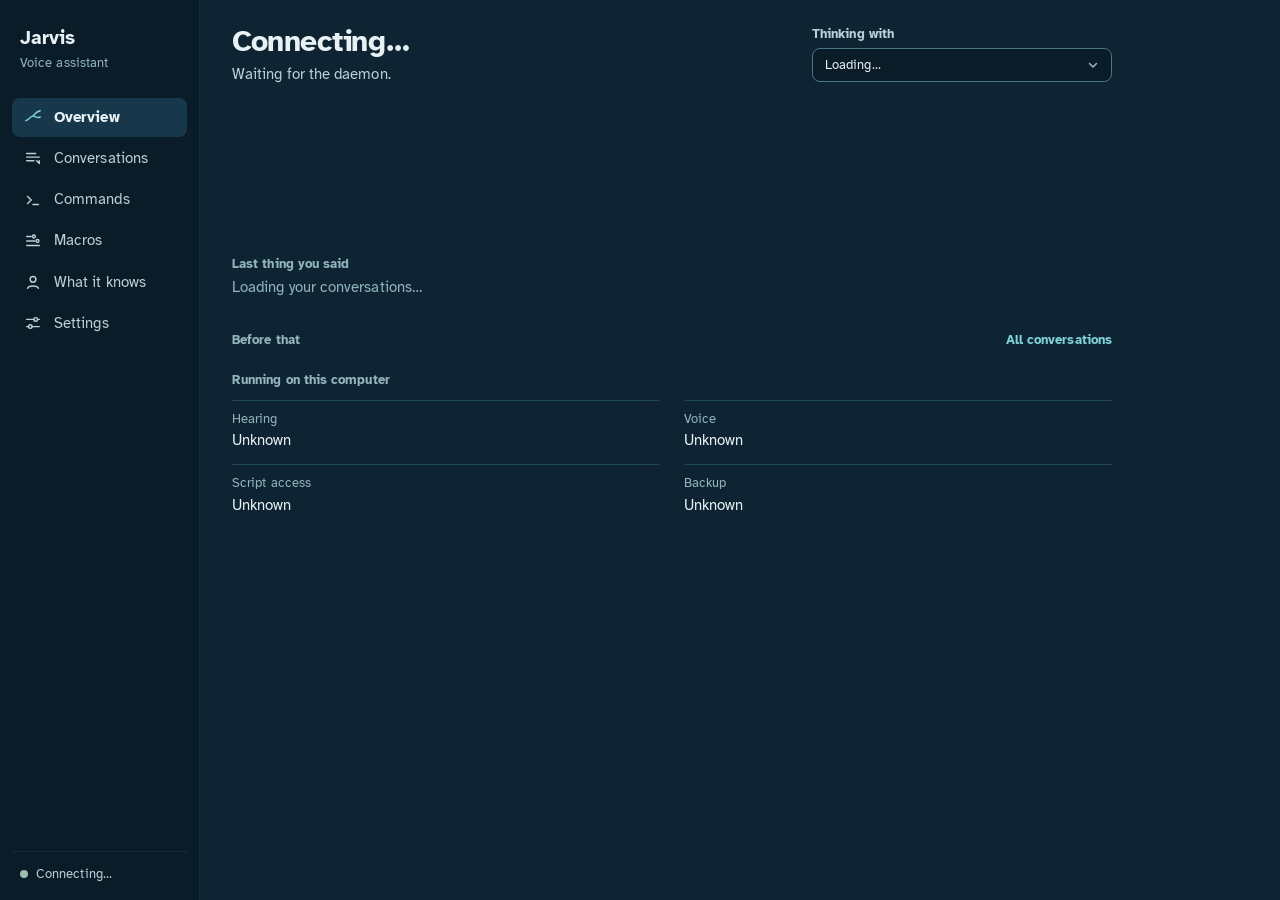
==== commit a8e44cd6: "Add background tasks, a Claude Code route and on-demand Ollama; fix app launching Background tasks -" ====
--- a/ui/index.html
+++ b/ui/index.html
@@ -72,7 +72,8 @@
         </div>
         <div class="status-model">
           <label for="overview-model-select">Thinking with</label>
-          <select id="overview-model-select" class="select select-compact"><option>Loading…</option></select>
+          <select id="overview-model-select" class="select select-compact" aria-describedby="overview-model-where"><option>Loading…</option></select>
+          <span id="overview-model-where" class="status-model-where"></span>
         </div>
       </div>
 
@@ -92,6 +93,11 @@
           <span class="delta-source" id="delta-source"></span>
           <ol id="delta-legend" class="delta-legend"></ol>
         </div>
+      </section>
+
+      <section class="tasks" id="tasks-section" aria-labelledby="tasks-title" hidden>
+        <h2 id="tasks-title" class="section-title">Working on</h2>
+        <ol id="task-list" class="task-list" aria-live="polite"></ol>
       </section>
 
       <section class="latest" aria-labelledby="latest-title">
@@ -333,6 +339,15 @@
           <p class="help">Local models run on this computer. Cloud models need an API key below.</p>
         </div>
         <div class="field">
+          <label for="setting-claude-route-model">When you say “Hey Claude…”</label>
+          <select id="setting-claude-route-model" class="select" aria-describedby="claude-route-help">
+            <option value="haiku">Claude Haiku: fastest</option>
+            <option value="sonnet">Claude Sonnet: smarter, slower</option>
+            <option value="opus">Claude Opus: most capable, slowest</option>
+          </select>
+          <p class="help" id="claude-route-help">Starting a request with “Claude”, “Hey Claude” or “Ask Claude”, or ending it with “…, Claude?”, sends just that request to Claude Code, using your own Claude Code login. Everything else stays on the model above.</p>
+        </div>
+        <div class="field">
           <label for="setting-stt-provider">Hearing (speech to text)</label>
           <select id="setting-stt-provider" class="select"><option>Loading…</option></select>
         </div>
@@ -340,6 +355,16 @@
           <label for="setting-memory-llm-provider">Learning (memory profile and shortcut phrases)</label>
           <select id="setting-memory-llm-provider" class="select"><option>Loading…</option></select>
         </div>
+      </section>
+
+      <section class="settings-section" aria-labelledby="set-samples-title">
+        <h2 id="set-samples-title" class="section-title">Test hearing on your voice</h2>
+        <p class="help">Keep the audio of your next commands, with what Jarvis heard, so speech recognition can be checked against your real voice and mic. Saved only on this computer, in <code id="voice-samples-dir">~/.local/share/jarvis/voice_samples</code>; never backed up.</p>
+        <div class="button-row">
+          <button type="button" id="btn-voice-samples" class="btn btn-secondary">Record my next 30 commands</button>
+          <button type="button" id="btn-voice-samples-stop" class="btn btn-quiet" hidden>Stop recording</button>
+        </div>
+        <p class="help" id="voice-samples-status" aria-live="polite"></p>
       </section>
 
       <section class="settings-section" aria-labelledby="set-voice-title">
--- a/ui/css/style.css
+++ b/ui/css/style.css
@@ -730,8 +730,193 @@
 
 .latest-body {
   display: grid;
-  grid-template-columns: 112px 1fr;
+  grid-template-columns: 112px minmax(0, 1fr);
+  grid-template-areas:
+    "when query"
+    ".    heard"
+    ".    reply"
+    ".    meta"
+    ".    hint";
   gap: 2px var(--s-4);
+}
+
+.latest-body > .empty-state,
+.latest-body > .muted {
+  grid-column: 1 / -1;
+  grid-area: auto;
+}
+
+.latest-body .heard-line { grid-area: heard; }
+.latest-body .latest-reply { grid-area: reply; }
+.latest-body .latest-meta { grid-area: meta; }
+.latest-body .latest-hint { grid-area: hint; }
+
+.latest-meta {
+  display: flex;
+  flex-wrap: wrap;
+  align-items: center;
+  gap: var(--s-1) var(--s-3);
+  margin-top: var(--s-1);
+  font-size: var(--t-meta);
+  color: var(--text-3);
+}
+
+/* Background tasks: same two columns as the last exchange, status where the time sits. */
+.tasks > .section-title {
+  margin-bottom: var(--s-1);
+  font-size: var(--t-meta);
+  color: var(--text-3);
+}
+
+.task-list {
+  margin: 0;
+  padding: 0;
+  list-style: none;
+  display: grid;
+  gap: var(--s-4);
+}
+
+.task {
+  display: grid;
+  grid-template-columns: 112px minmax(0, 1fr);
+  grid-template-areas:
+    "status head"
+    ".      steps"
+    ".      result";
+  gap: var(--s-1) var(--s-4);
+}
+
+.task-status {
+  grid-area: status;
+  display: flex;
+  flex-direction: column;
+  padding-top: 2px;
+  font-size: var(--t-meta);
+  color: var(--text-3);
+}
+
+.task-state {
+  font-weight: 700;
+  color: var(--silt);
+}
+
+.task.is-done .task-state { color: var(--sage); }
+.task.is-failed .task-state { color: var(--coral-text); }
+.task.is-cancelled .task-state { color: var(--text-3); }
+
+.task-time {
+  font-variant-numeric: tabular-nums;
+}
+
+.task-head {
+  grid-area: head;
+  display: flex;
+  flex-wrap: wrap;
+  align-items: baseline;
+  gap: var(--s-1) var(--s-3);
+  min-width: 0;
+  font-size: var(--t-meta);
+}
+
+.task-title {
+  flex: 1 1 260px;
+  min-width: 0;
+  font-size: var(--t-lead);
+  font-weight: 700;
+  color: var(--text);
+  overflow-wrap: anywhere;
+  display: -webkit-box;
+  -webkit-line-clamp: 2;
+  -webkit-box-orient: vertical;
+  overflow: hidden;
+}
+
+.task-cancel {
+  margin-left: auto;
+}
+
+.task-steps {
+  grid-area: steps;
+  margin: 0;
+  padding: 0;
+  list-style: none;
+  display: grid;
+  gap: 2px;
+}
+
+.task-step {
+  display: grid;
+  grid-template-columns: 16px minmax(0, 1fr);
+  column-gap: var(--s-2);
+  align-items: baseline;
+  color: var(--text-2);
+}
+
+.task-step::before {
+  content: "";
+  grid-row: 1 / span 2;
+  align-self: start;
+  width: 10px;
+  height: 3px;
+  margin-top: 0.6em;
+  border-radius: 2px;
+  background: var(--sage-deep);
+}
+
+.task-step.is-running { color: var(--ramp-10); }
+.task-step.is-running::before {
+  background: var(--silt);
+  animation: task-pulse 1.4s ease-in-out infinite;
+}
+.task-step.is-failed { color: var(--coral-text); }
+.task-step.is-failed::before { background: var(--coral); }
+
+.task-step-detail {
+  grid-column: 2;
+  min-width: 0;
+  overflow: hidden;
+  text-overflow: ellipsis;
+  white-space: nowrap;
+  font-family: var(--font-code);
+  font-size: var(--t-meta);
+  color: var(--text-3);
+}
+
+.task-result {
+  grid-area: result;
+  margin: var(--s-1) 0 0;
+  font-size: var(--t-lead);
+  color: var(--text-2);
+}
+
+.task.is-failed .task-result { color: var(--coral-text); }
+
+@keyframes task-pulse {
+  50% { opacity: 0.35; }
+}
+
+@media (prefers-reduced-motion: reduce) {
+  .task-step.is-running::before { animation: none; }
+}
+
+/* Text with the outcome dash, not a pill: it wraps cleanly when the confidence note is long. */
+.route-tag {
+  color: var(--silt);
+}
+
+.route-tag::before {
+  content: "";
+  display: inline-block;
+  width: 10px;
+  height: 3px;
+  margin-right: 6px;
+  vertical-align: middle;
+  border-radius: 2px;
+  background: currentColor;
+}
+
+.route-tag.is-unsure {
+  color: var(--amber-text);
 }
 
 .latest-body > .muted,
@@ -740,25 +925,24 @@
 }
 
 .latest-when {
-  grid-row: 1 / span 3;
-  display: flex;
-  flex-direction: column;
-  align-items: flex-start;
-  gap: var(--s-1);
+  grid-area: when;
   padding-top: 8px;
   font-size: var(--t-meta);
   color: var(--text-3);
 }
 
-.latest-tool {
-  font-size: var(--t-meta);
-  color: var(--text-3);
-}
 
 .latest-query {
+  grid-area: query;
   font-size: var(--t-display);
   font-weight: 700;
   line-height: 1.2;
+  /* Long sentences scale down and cap at three lines; the full text is in the tooltip and Conversations. */
+  display: -webkit-box;
+  -webkit-box-orient: vertical;
+  -webkit-line-clamp: 3;
+  overflow: hidden;
+  overflow-wrap: anywhere;
   letter-spacing: -0.01em;
   quotes: "“" "”";
 }
@@ -903,6 +1087,20 @@
   color: var(--coral-text);
 }
 
+/* The most dangerous tier reads above High: filled, bold, not colour alone. */
+.risk-critical {
+  background: var(--coral-ground);
+  border-color: var(--coral);
+  color: var(--coral-text);
+  font-weight: 700;
+}
+
+.risk-critical::before {
+  content: "!";
+  margin-right: 4px;
+  font-weight: 700;
+}
+
 .risk-medium {
   border-color: var(--amber-edge);
   color: var(--amber-text);
@@ -1045,8 +1243,13 @@
 }
 
 .status-model {
-  flex: 0 1 260px;
+  flex: 0 1 300px;
   min-width: 200px;
+}
+
+.status-model-where {
+  font-size: var(--t-meta);
+  color: var(--text-3);
 }
 
 .select-compact {
@@ -1328,6 +1531,16 @@
 
 .turn.is-failed .turn-reply {
   color: var(--coral-text);
+}
+
+.heard-line {
+  font-size: var(--t-meta);
+  color: var(--text-3);
+  quotes: "“" "”";
+}
+
+.heard-line q {
+  color: var(--text-2);
 }
 
 .turn-meta {
@@ -1690,3 +1903,28 @@
     animation: none;
   }
 }
+
+/* Pending exchange: what was heard, before Jarvis has answered. */
+.latest-reply.muted {
+  color: var(--text-3);
+}
+
+/* Long spoken requests shouldn't shout. */
+.latest-query.is-medium { font-size: var(--t-title); }
+.latest-query.is-long { font-size: var(--t-lead); line-height: 1.35; }
+
+/* Real transcripts contain URLs, snake_case ids and long words: never let them push the page sideways. */
+.row-query,
+.row-reply,
+.turn-query,
+.turn-reply,
+.latest-reply,
+.heard-line,
+.fix-hint,
+.turn-meta code,
+.latest-meta code,
+.rule-target code,
+.trigger-list li {
+  overflow-wrap: anywhere;
+  min-width: 0;
+}
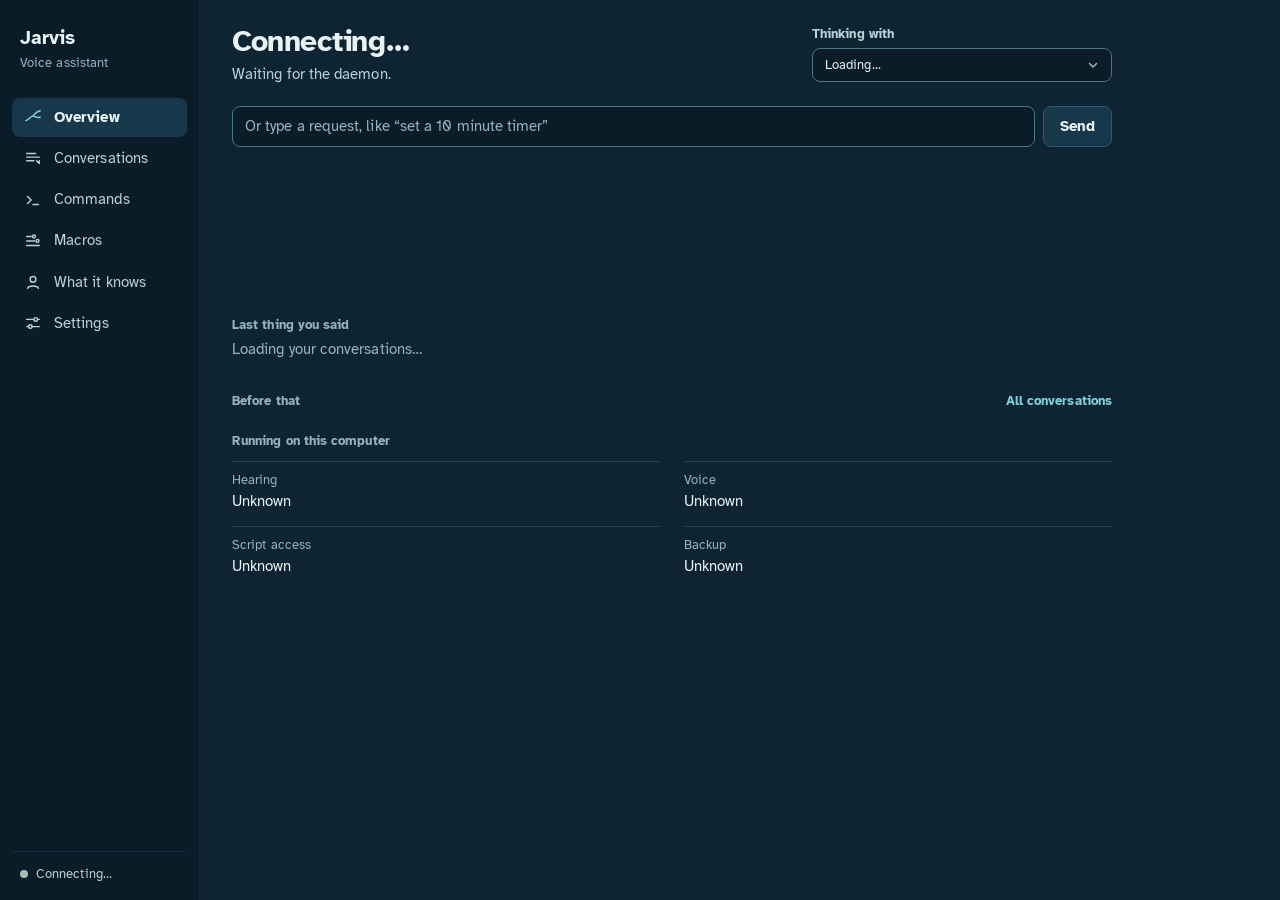
==== commit 819ff342: "Ask before risky actions, fix broken built-in commands, add typed requests and an always-on-top task" ====
--- a/ui/index.html
+++ b/ui/index.html
@@ -76,6 +76,13 @@
           <span id="overview-model-where" class="status-model-where"></span>
         </div>
       </div>
+
+      <form id="ask-form" class="ask-form" autocomplete="off">
+        <label for="ask-input" class="visually-hidden">Type a request</label>
+        <input type="text" id="ask-input" class="input" maxlength="500" enterkeyhint="send"
+               placeholder="Or type a request, like “set a 10 minute timer”">
+        <button type="submit" class="btn btn-secondary">Send</button>
+      </form>
 
       <div id="llm-warning" class="banner banner-error banner-inline" role="alert" hidden>
         <svg class="icon" aria-hidden="true"><use href="#i-alert"/></svg>
--- a/ui/css/style.css
+++ b/ui/css/style.css
@@ -891,6 +891,50 @@
 
 .task.is-failed .task-result { color: var(--coral-text); }
 
+.task.is-waiting .task-state { color: var(--amber-text); }
+.task-step.is-skipped { color: var(--text-3); text-decoration: line-through; }
+
+/* A step waiting for the user's OK: the command in full, then the two answers. */
+.task-approval {
+  grid-column: 2;
+  display: grid;
+  gap: var(--s-2);
+  margin-top: var(--s-2);
+  padding: var(--s-3) var(--s-4);
+  border-radius: var(--radius);
+  background: var(--amber-ground);
+  box-shadow: inset 0 0 0 1px var(--amber-edge);
+}
+
+.task-approval-label {
+  margin: 0;
+  color: var(--amber-text);
+  font-weight: 700;
+}
+
+.task-approval-detail {
+  margin: 0;
+  max-height: 9em;
+  overflow: auto;
+  white-space: pre-wrap;
+  overflow-wrap: anywhere;
+  font-family: var(--font-code);
+  font-size: var(--t-meta);
+  color: var(--text);
+}
+
+.task-approval-actions {
+  display: flex;
+  flex-wrap: wrap;
+  align-items: center;
+  gap: var(--s-2) var(--s-3);
+}
+
+.task-approval-hint {
+  font-size: var(--t-meta);
+  color: var(--text-3);
+}
+
 @keyframes task-pulse {
   50% { opacity: 0.35; }
 }
@@ -1054,8 +1098,15 @@
   background: var(--dot, var(--outcome-other));
 }
 
+/* Inline, not flex: when the label wraps, the dash stays beside its first word. */
 .row-tool.outcome {
-  justify-content: flex-end;
+  display: block;
+}
+
+.row-tool.outcome::before {
+  display: inline-block;
+  margin-right: 6px;
+  vertical-align: middle;
 }
 
 /* ---------- Tags ---------- */
@@ -1928,3 +1979,19 @@
   overflow-wrap: anywhere;
   min-width: 0;
 }
+
+/* Typed requests: one line under the status, the same pipeline as speaking. */
+.ask-form {
+  display: flex;
+  gap: var(--s-2);
+  align-items: stretch;
+}
+
+.ask-form .input {
+  flex: 1 1 auto;
+  min-width: 0;
+}
+
+.ask-form .btn {
+  flex: 0 0 auto;
+}
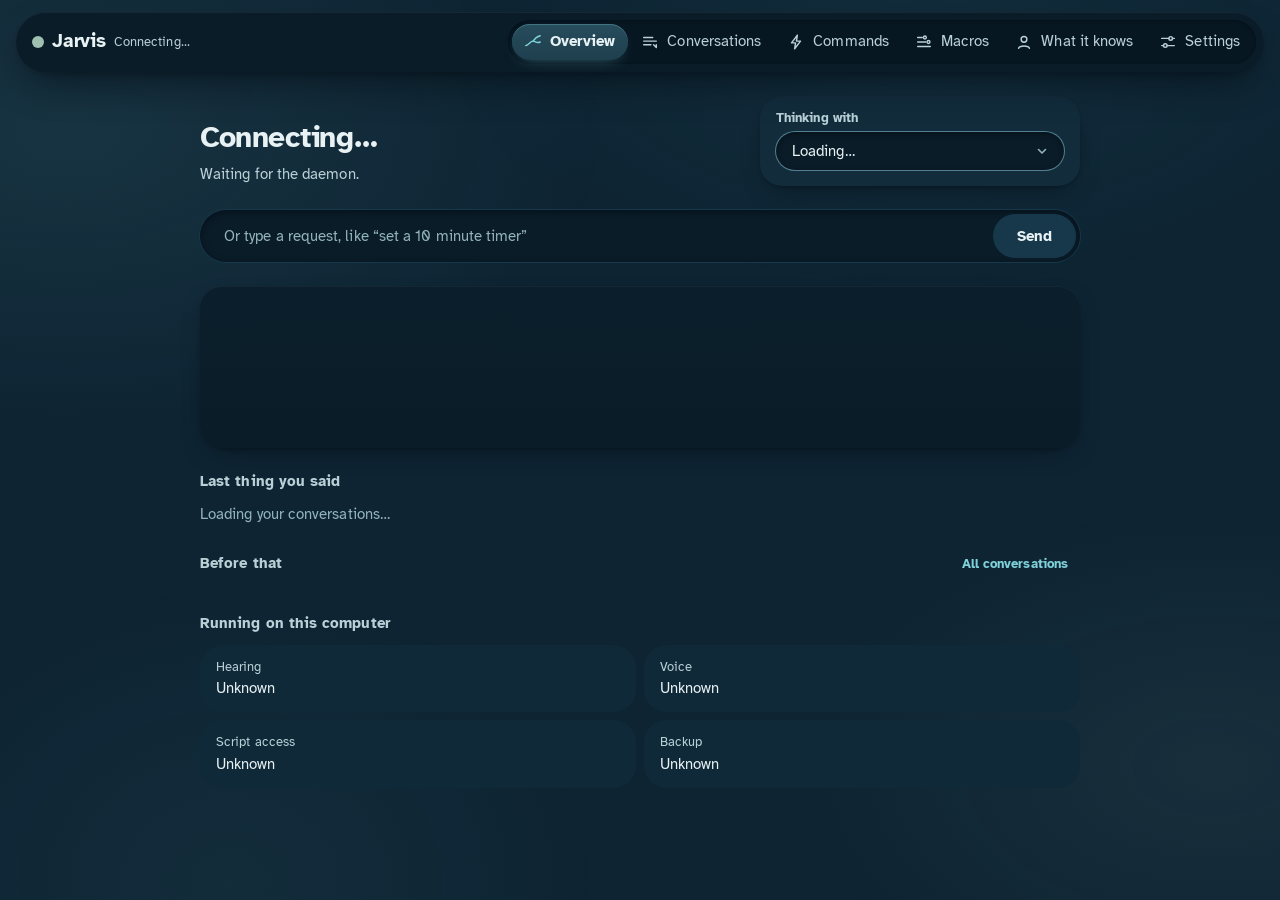
==== commit 99631bd3: "Make the UI fluid: capsules and pools, a droplet voice pill, a delta of waves - Dashboard: the sideb" ====
--- a/ui/index.html
+++ b/ui/index.html
@@ -13,7 +13,7 @@
   <svg class="icon-sprite" aria-hidden="true" focusable="false">
     <symbol id="i-overview" viewBox="0 0 20 20"><path d="M2 14c3.5-1 5-5 8-5s4 3 8 1"/><path d="M10 9c2-3 4-5 8-6"/></symbol>
     <symbol id="i-conversations" viewBox="0 0 20 20"><path d="M3 5h10M3 9h14M3 13h8"/><path d="M14 13l3 3v-3"/></symbol>
-    <symbol id="i-commands" viewBox="0 0 20 20"><path d="M4 6l4 4-4 4"/><path d="M10 15h6"/></symbol>
+    <symbol id="i-commands" viewBox="0 0 20 20"><path d="M11.5 2.5 5 11h4.5l-1 6.5L15 9h-4.5z"/></symbol>
     <symbol id="i-macros" viewBox="0 0 20 20"><path d="M3 5h5M3 10h9M3 15h14"/><circle cx="11" cy="5" r="1.6"/><circle cx="15" cy="10" r="1.6"/></symbol>
     <symbol id="i-knows" viewBox="0 0 20 20"><circle cx="10" cy="7" r="3.2"/><path d="M4 17c1.2-3.4 10.8-3.4 12 0"/></symbol>
     <symbol id="i-settings" viewBox="0 0 20 20"><path d="M3 6h8M15 6h2M3 14h2M9 14h8"/><circle cx="13" cy="6" r="2"/><circle cx="7" cy="14" r="2"/></symbol>
@@ -22,38 +22,36 @@
 
   <a class="skip-link" href="#main">Skip to content</a>
 
-  <aside class="sidebar">
+  <header class="topbar">
     <div class="brand">
+      <span class="state-mark" aria-hidden="true"></span>
       <span class="brand-name">Jarvis</span>
-      <span class="brand-sub">Voice assistant</span>
+      <span class="brand-state" data-bind="voice-label">Connecting…</span>
     </div>
+    <p id="needs-you" class="needs-you" hidden></p>
 
     <nav class="nav" aria-label="Pages">
-      <button type="button" class="nav-item active" data-page="overview-page" aria-keyshortcuts="Alt+1" title="Alt+1" aria-current="page">
-        <svg class="icon" aria-hidden="true"><use href="#i-overview"/></svg><span>Overview</span>
-      </button>
-      <button type="button" class="nav-item" data-page="conversations-page" aria-keyshortcuts="Alt+2" title="Alt+2">
-        <svg class="icon" aria-hidden="true"><use href="#i-conversations"/></svg><span>Conversations</span>
-      </button>
-      <button type="button" class="nav-item" data-page="commands-page" aria-keyshortcuts="Alt+3" title="Alt+3">
-        <svg class="icon" aria-hidden="true"><use href="#i-commands"/></svg><span>Commands</span>
-      </button>
-      <button type="button" class="nav-item" data-page="macros-page" aria-keyshortcuts="Alt+4" title="Alt+4">
-        <svg class="icon" aria-hidden="true"><use href="#i-macros"/></svg><span>Macros</span>
-      </button>
-      <button type="button" class="nav-item" data-page="knows-page" aria-keyshortcuts="Alt+5" title="Alt+5">
-        <svg class="icon" aria-hidden="true"><use href="#i-knows"/></svg><span>What it knows</span>
-      </button>
-      <button type="button" class="nav-item" data-page="settings-page" aria-keyshortcuts="Alt+6" title="Alt+6">
-        <svg class="icon" aria-hidden="true"><use href="#i-settings"/></svg><span>Settings</span>
+      <span class="nav-flow" aria-hidden="true"></span>
+      <button type="button" class="nav-item active" data-page="overview-page" aria-keyshortcuts="Alt+1" title="Overview (Alt+1)" aria-current="page">
+        <svg class="icon" aria-hidden="true"><use href="#i-overview"/></svg><span class="nav-label">Overview</span>
+      </button>
+      <button type="button" class="nav-item" data-page="conversations-page" aria-keyshortcuts="Alt+2" title="Conversations (Alt+2)">
+        <svg class="icon" aria-hidden="true"><use href="#i-conversations"/></svg><span class="nav-label">Conversations</span>
+      </button>
+      <button type="button" class="nav-item" data-page="commands-page" aria-keyshortcuts="Alt+3" title="Commands (Alt+3)">
+        <svg class="icon" aria-hidden="true"><use href="#i-commands"/></svg><span class="nav-label">Commands</span>
+      </button>
+      <button type="button" class="nav-item" data-page="macros-page" aria-keyshortcuts="Alt+4" title="Macros (Alt+4)">
+        <svg class="icon" aria-hidden="true"><use href="#i-macros"/></svg><span class="nav-label">Macros</span>
+      </button>
+      <button type="button" class="nav-item" data-page="knows-page" aria-keyshortcuts="Alt+5" title="What it knows (Alt+5)">
+        <svg class="icon" aria-hidden="true"><use href="#i-knows"/></svg><span class="nav-label">What it knows</span>
+      </button>
+      <button type="button" class="nav-item" data-page="settings-page" aria-keyshortcuts="Alt+6" title="Settings (Alt+6)">
+        <svg class="icon" aria-hidden="true"><use href="#i-settings"/></svg><span class="nav-label">Settings</span>
       </button>
     </nav>
-
-    <div class="sidebar-foot">
-      <p class="sidebar-state"><span class="state-mark" aria-hidden="true"></span><span data-bind="voice-label">Connecting…</span></p>
-      <p id="needs-you" class="needs-you" hidden></p>
-    </div>
-  </aside>
+  </header>
 
   <main id="main" class="main-content">
     <div id="connection-banner" class="banner banner-error" role="alert" hidden>
@@ -96,7 +94,7 @@
       <section class="delta" aria-labelledby="delta-title">
         <h2 id="delta-title" class="visually-hidden">Where your requests went</h2>
         <div class="delta-figure">
-          <svg id="delta-svg" class="delta-svg" viewBox="0 0 600 160" preserveAspectRatio="none" aria-hidden="true"></svg>
+          <svg id="delta-svg" class="delta-svg" viewBox="0 0 600 108" preserveAspectRatio="none" aria-hidden="true"></svg>
           <span class="delta-source" id="delta-source"></span>
           <ol id="delta-legend" class="delta-legend"></ol>
         </div>
--- a/ui/css/style.css
+++ b/ui/css/style.css
@@ -1,19 +1,13 @@
 /* ==========================================================================
-   Jarvis dashboard: River Delta
+   Jarvis dashboard: River Delta, liquid
    Deep slate water, silt-cyan channels, sage banks, ice-white type.
    One cold tonal ramp supplies every neutral; coral is reserved for what needs you.
+   Chrome is water too: capsules that pool, swell and flow on real events.
    ========================================================================== */
 
 @font-face {
   font-family: "Atkinson Hyperlegible";
   src: url("../fonts/atkinson-hyperlegible-400.woff2") format("woff2");
-  font-weight: 400;
-  font-style: normal;
-  font-display: swap;
-}
-@font-face {
-  font-family: "JetBrains Mono";
-  src: url("../fonts/jetbrains-mono-400.woff2") format("woff2");
   font-weight: 400;
   font-style: normal;
   font-display: swap;
@@ -47,7 +41,7 @@
   --control: var(--ramp-4);
   --hairline: var(--ramp-5);
   --edge: var(--ramp-6);
-  --control-edge: #4a7686; /* 3.3:1 on input and page grounds: WCAG 1.4.11 */
+  --control-edge: #517f8f; /* field rings: 3.95:1 on the field, 3.3:1 on ramp-3 pools (WCAG 1.4.11) */
   --text: var(--ramp-10);
   --text-2: var(--ramp-9);
   --text-3: var(--ramp-8);
@@ -59,6 +53,9 @@
   --sage-deep: #6f9585;
   --on-silt: #062029;
   --silt-hover: #9adde3;
+  /* Water lit by the channel: a capsule that belongs to you or to a live state. */
+  --silt-pool: color-mix(in oklab, var(--silt) 13%, var(--ramp-3));
+  --silt-pool-strong: color-mix(in oklab, var(--silt) 22%, var(--ramp-3));
 
   /* Outcomes: each keeps its colour in the delta, rows and conversations. Silt into sage. */
   --outcome-replies: #7fd1d9;
@@ -78,9 +75,9 @@
   --amber-ground: #2c2a26;
   --amber-edge: #6e5c34;
 
-  /* Type: one face, one ladder */
+  /* Type: one face, one ladder. Code is shown in the same face: this is not a console. */
   --font: "Atkinson Hyperlegible", "Noto Sans", "DejaVu Sans", system-ui, sans-serif;
-  --font-code: "JetBrains Mono", "DejaVu Sans Mono", ui-monospace, monospace;
+  --font-code: var(--font);
   --t-meta: 0.8125rem;   /* 13 */
   --t-body: 0.9375rem;   /* 15 */
   --t-lead: 1.1875rem;   /* 19: 1.27x body */
@@ -96,10 +93,24 @@
   --s-6: 32px;
   --s-7: 48px;
 
-  --radius: 8px;
-  --radius-small: 5px;
+  /* Liquid shapes: everything is a capsule or a pool. */
+  --radius: 14px;          /* controls, fields */
+  --radius-small: 10px;    /* keys, small wells */
+  --radius-pool: 22px;     /* capsules that hold content */
+  --radius-pill: 999px;
+
+  /* Water on water: depth is tone plus a soft cast shadow that sits below. */
+  --shadow-pool: 0 10px 28px -14px rgba(2, 10, 16, 0.75), 0 2px 6px -3px rgba(2, 10, 16, 0.5);
+  --shadow-float: 0 18px 40px -16px rgba(2, 10, 16, 0.85), 0 4px 12px -6px rgba(2, 10, 16, 0.6);
+
+  /* Motion: arrivals decelerate like water settling; the flowing indicator springs. */
   --ease-out: cubic-bezier(0.16, 1, 0.3, 1);
-  --sidebar: 200px;
+  --ease-in: cubic-bezier(0.55, 0, 0.75, 0.2);
+  --ease-flow: linear(0, 0.012 1.4%, 0.054 3%, 0.21 6.6%, 0.43 10.6%, 0.63 14.8%, 0.79 19.4%,
+                      0.9 24.3%, 0.97 30%, 1.012 36.4%, 1.026 43.5%, 1.02 52%, 1.006 64%, 1);
+  --t-quick: 160ms;
+  --t-state: 260ms;
+  --t-arrive: 460ms;
 }
 
 /* ---------- Base ---------- */
@@ -117,10 +128,13 @@
 html {
   color-scheme: dark;
   -webkit-text-size-adjust: 100%;
+  interpolate-size: allow-keywords; /* disclosures pour open to their natural height */
 }
 
 body {
-  display: flex;
+  position: relative;
+  display: flex;
+  flex-direction: column;
   height: 100vh;
   overflow: hidden;
   background: var(--ground);
@@ -130,6 +144,48 @@
   line-height: 1.55;
   letter-spacing: 0.005em;
   -webkit-font-smoothing: antialiased;
+  isolation: isolate;
+}
+
+/* The current: two faint channels of lit water drifting under the page, slow enough to read as
+   stillness until you look for it. Paused while the window is hidden; gone with reduced motion. */
+body::before,
+body::after {
+  content: "";
+  position: fixed;
+  z-index: -1;
+  inset: -30%;
+  pointer-events: none;
+  will-change: transform;
+}
+
+body::before {
+  background:
+    radial-gradient(38% 30% at 22% 28%, color-mix(in oklab, var(--silt) 9%, transparent), transparent 70%),
+    radial-gradient(30% 26% at 78% 72%, color-mix(in oklab, var(--sage) 7%, transparent), transparent 70%);
+  animation: current-a 70s ease-in-out infinite alternate;
+}
+
+body::after {
+  background:
+    radial-gradient(34% 24% at 64% 22%, color-mix(in oklab, var(--silt-deep) 7%, transparent), transparent 70%),
+    radial-gradient(26% 30% at 30% 80%, color-mix(in oklab, var(--silt) 5%, transparent), transparent 70%);
+  animation: current-b 95s ease-in-out infinite alternate;
+}
+
+@keyframes current-a {
+  from { transform: translate3d(-4%, -2%, 0) rotate(0deg) scale(1); }
+  to   { transform: translate3d(5%, 4%, 0) rotate(8deg) scale(1.08); }
+}
+
+@keyframes current-b {
+  from { transform: translate3d(4%, 3%, 0) rotate(0deg) scale(1.05); }
+  to   { transform: translate3d(-5%, -4%, 0) rotate(-10deg) scale(0.96); }
+}
+
+body.window-hidden::before,
+body.window-hidden::after {
+  animation-play-state: paused;
 }
 
 ::selection {
@@ -137,6 +193,10 @@
   color: var(--on-silt);
 }
 
+input, textarea {
+  caret-color: var(--silt);
+}
+
 h1, h2, h3 {
   line-height: 1.25;
   text-wrap: balance;
@@ -146,13 +206,17 @@
   text-wrap: pretty;
 }
 
-code, kbd, .input-code {
-  font-family: var(--font-code);
-  font-size: 0.92em;
-}
-
-code {
-  color: var(--text-2);
+/* Commands, paths and IDs: the same face, set in a small pool of deeper water. */
+code, kbd {
+  font-family: var(--font);
+  font-size: 0.94em;
+  padding: 1px 7px;
+  border-radius: 8px;
+  background: var(--ramp-1);
+  color: var(--text);
+  overflow-wrap: anywhere;
+  box-decoration-break: clone;
+  -webkit-box-decoration-break: clone;
 }
 
 button, input, select, textarea {
@@ -163,7 +227,7 @@
 
 :focus-visible {
   outline: 2px solid var(--silt);
-  outline-offset: 2px;
+  outline-offset: 3px;
 }
 
 [hidden] {
@@ -203,10 +267,10 @@
   left: var(--s-3);
   top: -60px;
   z-index: 10;
-  padding: var(--s-2) var(--s-3);
+  padding: var(--s-2) var(--s-4);
   background: var(--silt);
   color: var(--on-silt);
-  border-radius: var(--radius-small);
+  border-radius: var(--radius-pill);
   font-weight: 700;
   text-decoration: none;
 }
@@ -219,10 +283,10 @@
   color: var(--text-3);
 }
 
-/* Scrollbars belong to the palette too. */
+/* Scrollbars belong to the palette too: a thin current along the edge. */
 * {
   scrollbar-width: thin;
-  scrollbar-color: var(--edge) transparent;
+  scrollbar-color: var(--ramp-6) transparent;
 }
 
 ::-webkit-scrollbar {
@@ -231,139 +295,218 @@
 }
 
 ::-webkit-scrollbar-thumb {
-  background: var(--hairline);
-  border: 3px solid var(--ground);
+  background: var(--ramp-5);
+  border: 3px solid transparent;
+  background-clip: padding-box;
   border-radius: 10px;
 }
 
 ::-webkit-scrollbar-thumb:hover {
-  background: var(--edge);
-}
-
-/* ---------- Sidebar ---------- */
-
-.sidebar {
-  width: var(--sidebar);
+  background-color: var(--ramp-6);
+}
+
+/* ---------- Top capsule (replaces the sidebar rail) ---------- */
+
+.topbar {
+  position: relative;
+  z-index: 5;
   flex-shrink: 0;
   display: flex;
-  flex-direction: column;
-  gap: var(--s-5);
-  padding: var(--s-5) var(--s-3) var(--s-4);
-  background: var(--rail);
-  border-right: 1px solid var(--ramp-3);
+  align-items: center;
+  gap: var(--s-4);
+  margin: var(--s-3) var(--s-4) 0;
+  padding: var(--s-2) var(--s-2) var(--s-2) var(--s-4);
+  border-radius: var(--radius-pill);
+  background: var(--ramp-1);
+  box-shadow: var(--shadow-float), inset 0 1px 0 color-mix(in oklab, var(--ramp-10) 5%, transparent);
 }
 
 .brand {
   display: flex;
-  flex-direction: column;
-  padding: 0 var(--s-2);
+  align-items: center;
+  gap: var(--s-2);
+  min-width: 0;
 }
 
 .brand-name {
   font-size: var(--t-lead);
   font-weight: 700;
-  letter-spacing: -0.005em;
-}
-
-.brand-sub {
-  font-size: var(--t-meta);
-  color: var(--text-3);
-}
-
-.nav {
-  display: flex;
-  flex-direction: column;
-  gap: 2px;
-}
-
-.nav-item {
-  display: flex;
-  align-items: center;
-  gap: var(--s-3);
-  width: 100%;
-  min-height: 36px;
-  padding: var(--s-2) var(--s-2) var(--s-2) var(--s-3);
-  border: 0;
-  border-radius: var(--radius);
-  background: transparent;
-  color: var(--text-2);
-  text-align: left;
-  cursor: pointer;
-  transition: background-color 160ms var(--ease-out), color 160ms var(--ease-out);
-}
-
-.nav-item span {
-  flex: 1;
-}
-
-.nav-item:hover {
-  background: var(--raised);
-  color: var(--text);
-}
-
-.nav-item.active {
-  background: var(--control);
-  color: var(--text);
-  font-weight: 700;
-}
-
-.nav-item.active .icon {
-  stroke: var(--silt);
-}
-
-.sidebar-foot {
-  margin-top: auto;
-  display: flex;
-  flex-direction: column;
-  gap: var(--s-2);
-  padding: var(--s-3) var(--s-2) 0;
-  border-top: 1px solid var(--ramp-3);
-  font-size: var(--t-meta);
-}
-
-.sidebar-state {
-  display: flex;
-  align-items: center;
-  gap: var(--s-2);
-  color: var(--text-2);
-}
-
+  letter-spacing: -0.01em;
+}
+
+.brand-state {
+  font-size: var(--t-meta);
+  color: var(--text-2);
+  white-space: nowrap;
+}
+
+/* The state droplet: a small pool that breathes when idle, ripples while listening or speaking,
+   swirls while thinking, and turns coral when something needs you. */
 .state-mark {
-  width: 8px;
-  height: 8px;
+  position: relative;
+  width: 12px;
+  height: 12px;
+  flex-shrink: 0;
   border-radius: 50%;
   background: var(--sage);
+  transition: background-color var(--t-state) var(--ease-out), transform var(--t-state) var(--ease-flow);
+}
+
+.state-mark::after {
+  content: "";
+  position: absolute;
+  inset: -4px;
+  border-radius: 50%;
+  border: 1.5px solid currentColor;
+  color: var(--sage);
+  opacity: 0;
+}
+
+body[data-voice-state="idle"]:not(.is-blocked):not(.is-disconnected) .state-mark {
+  animation: droplet-breathe 4.8s ease-in-out infinite;
 }
 
 body[data-voice-state="listening"] .state-mark,
 body[data-voice-state="speaking"] .state-mark {
   background: var(--silt);
+  transform: scale(1.15);
+}
+
+body[data-voice-state="listening"] .state-mark::after,
+body[data-voice-state="speaking"] .state-mark::after {
+  color: var(--silt);
+  animation: droplet-ripple 1.4s var(--ease-out) infinite;
 }
 
 body[data-voice-state="thinking"] .state-mark {
-  background: transparent;
-  border: 2px solid var(--silt);
+  background: conic-gradient(from 0deg, var(--silt), var(--silt-deep) 40%, var(--ramp-6) 60%, var(--silt));
+  animation: droplet-swirl 1.6s linear infinite;
 }
 
 body.is-disconnected .state-mark,
 body.is-blocked .state-mark {
   background: var(--coral);
+  animation: none;
+}
+
+@keyframes droplet-breathe {
+  50% { transform: scale(0.82); }
+}
+
+@keyframes droplet-ripple {
+  from { transform: scale(0.7); opacity: 0.8; }
+  to   { transform: scale(1.9); opacity: 0; }
+}
+
+@keyframes droplet-swirl {
+  to { transform: rotate(1turn); }
 }
 
 body.is-blocked .status-label,
-body.is-blocked .sidebar-state {
+body.is-blocked .brand-state {
   color: var(--coral-text);
 }
 
+/* Destinations: one pill; a liquid indicator flows to the chosen one (positioned by app.js). */
+.nav {
+  position: relative;
+  display: flex;
+  align-items: center;
+  gap: 2px;
+  margin-left: auto;
+  padding: var(--s-1);
+  border-radius: var(--radius-pill);
+  background: var(--ramp-0);
+  box-shadow: inset 0 1px 3px rgba(2, 10, 16, 0.6);
+}
+
+.nav-flow {
+  position: absolute;
+  top: var(--s-1);
+  bottom: var(--s-1);
+  left: 0;
+  width: var(--flow-w, 0px);
+  transform: translateX(var(--flow-x, 0px));
+  border-radius: var(--radius-pill);
+  background: linear-gradient(180deg, var(--silt-pool-strong), var(--silt-pool));
+  box-shadow: 0 6px 16px -10px color-mix(in oklab, var(--silt) 60%, transparent),
+              inset 0 1px 0 color-mix(in oklab, var(--silt) 30%, transparent);
+  pointer-events: none;
+}
+
+.nav-flow.is-ready {
+  transition: transform 520ms var(--ease-flow), width 520ms var(--ease-flow);
+}
+
+.nav-item {
+  position: relative;
+  z-index: 1;
+  display: flex;
+  align-items: center;
+  gap: var(--s-2);
+  min-height: 36px;
+  padding: 0 var(--s-3);
+  border: 0;
+  border-radius: var(--radius-pill);
+  background: transparent;
+  color: var(--text-2);
+  white-space: nowrap;
+  cursor: pointer;
+  transition: color var(--t-quick) var(--ease-out);
+}
+
+.nav-item .icon {
+  transition: stroke var(--t-quick) var(--ease-out), transform var(--t-state) var(--ease-flow);
+}
+
+.nav-item:hover {
+  color: var(--text);
+}
+
+.nav-item:hover .icon {
+  transform: translateY(-1px);
+}
+
+.nav-item:active .icon {
+  transform: scale(0.88);
+}
+
+.nav-item.active {
+  color: var(--text);
+  font-weight: 700;
+}
+
+.nav-item.active .icon {
+  stroke: var(--silt);
+}
+
+/* The label: always shown when there's room; at narrow widths only the chosen one opens. */
+.nav-label {
+  display: inline-block;
+  overflow: hidden;
+  max-width: 14ch;
+  transition: max-width var(--t-arrive) var(--ease-out), opacity var(--t-state) var(--ease-out);
+}
+
 .needs-you {
+  flex-shrink: 0;
+  max-width: 28ch;
+  padding: var(--s-1) var(--s-3);
+  border-radius: var(--radius-pill);
+  background: var(--coral-ground);
   color: var(--coral-text);
+  font-size: var(--t-meta);
+  font-weight: 700;
+  white-space: nowrap;
+  overflow: hidden;
+  text-overflow: ellipsis;
 }
 
 /* ---------- Main + pages ---------- */
 
 .main-content {
   flex: 1;
-  min-width: 0;
+  min-height: 0;
   overflow-y: auto;
   padding: var(--s-5) var(--s-6) var(--s-7);
   scroll-padding-top: var(--s-5);
@@ -372,6 +515,7 @@
 .page-view {
   display: none;
   max-width: 880px;
+  margin: 0 auto;
   flex-direction: column;
   gap: var(--s-6);
 }
@@ -406,11 +550,7 @@
   align-items: baseline;
   justify-content: space-between;
   gap: var(--s-4);
-  margin-bottom: var(--s-2);
-}
-
-.recent .section-head {
-  margin-bottom: 0;
+  margin-bottom: var(--s-3);
 }
 
 .section-title {
@@ -428,12 +568,12 @@
 
 .count {
   font-weight: 400;
-  color: var(--text-3);
+  color: var(--text-2);
 }
 
 .help {
   font-size: var(--t-meta);
-  color: var(--text-3);
+  color: var(--text-2);
   max-width: 68ch;
 }
 
@@ -443,10 +583,10 @@
   gap: var(--s-3);
   min-height: 28px;
   font-size: var(--t-meta);
-  color: var(--text-3);
-}
-
-/* ---------- Keycaps ---------- */
+  color: var(--text-2);
+}
+
+/* ---------- Keycaps: soft keys, still physical ---------- */
 
 .keycaps {
   display: inline-flex;
@@ -457,12 +597,11 @@
 
 .key {
   display: inline-block;
-  min-width: 26px;
-  padding: 1px var(--s-2);
-  background: var(--control);
-  border: 1px solid var(--edge);
+  min-width: 28px;
+  padding: 2px var(--s-3);
+  background: linear-gradient(180deg, var(--ramp-5), var(--ramp-4));
   border-radius: var(--radius-small);
-  box-shadow: 0 1px 0 var(--ramp-0);
+  box-shadow: 0 2px 0 var(--ramp-0), 0 6px 12px -8px rgba(2, 10, 16, 0.8);
   font-family: var(--font);
   font-size: var(--t-meta);
   font-weight: 700;
@@ -472,14 +611,14 @@
 }
 
 .key-plus {
-  color: var(--text-3);
-  font-size: var(--t-meta);
-}
-
-/* ---------- Status line (Overview top) ---------- */
+  color: var(--text-2);
+  font-size: var(--t-meta);
+}
+
+/* ---------- Status (Overview top) ---------- */
 
 #overview-page {
-  gap: 20px;
+  gap: var(--s-5);
 }
 
 /* Holding the shortcut can't help while the model is down. */
@@ -493,7 +632,8 @@
   display: flex;
   align-items: flex-end;
   justify-content: space-between;
-  gap: var(--s-4);
+  gap: var(--s-5);
+  flex-wrap: wrap;
 }
 
 .status-main {
@@ -505,6 +645,7 @@
   font-weight: 700;
   line-height: 1.15;
   letter-spacing: -0.015em;
+  transition: color var(--t-state) var(--ease-out);
 }
 
 body[data-voice-state="listening"] .status-label,
@@ -513,27 +654,84 @@
 }
 
 .status-detail {
-  margin-top: var(--s-1);
-  color: var(--text-2);
-}
-
+  display: flex;
+  flex-wrap: wrap;
+  align-items: center;
+  gap: var(--s-2);
+  margin-top: var(--s-2);
+  color: var(--text-2);
+}
+
+/* The model you think with: a capsule you can turn, with where it runs written inside it. */
 .status-model {
+  flex: 0 1 320px;
+  min-width: 220px;
   display: flex;
   flex-direction: column;
   gap: var(--s-1);
-  font-size: var(--t-meta);
-  color: var(--text-3);
-}
-
-/* ---------- Banners ---------- */
+  padding: var(--s-3) var(--s-4) var(--s-3);
+  border-radius: var(--radius-pool);
+  background: var(--raised);
+  box-shadow: var(--shadow-pool);
+}
+
+.status-model label {
+  font-size: var(--t-meta);
+  font-weight: 700;
+  color: var(--text-2);
+}
+
+.status-model-where {
+  font-size: var(--t-meta);
+  color: var(--text-2);
+}
+
+/* Typed requests: a long capsule of deep water with a silt droplet to send. */
+.ask-form {
+  position: relative;
+  display: flex;
+  align-items: center;
+  gap: var(--s-2);
+  padding: var(--s-1) var(--s-1) var(--s-1) var(--s-5);
+  border-radius: var(--radius-pill);
+  background: var(--ramp-1);
+  box-shadow: inset 0 2px 6px rgba(2, 10, 16, 0.55), 0 0 0 1px var(--ramp-4);
+  transition: box-shadow var(--t-state) var(--ease-out);
+}
+
+.ask-form:focus-within {
+  box-shadow: inset 0 2px 6px rgba(2, 10, 16, 0.55), 0 0 0 2px var(--silt);
+}
+
+.ask-form .input {
+  flex: 1 1 auto;
+  min-width: 0;
+  min-height: 44px;
+  padding: 0;
+  border: 0;
+  background: transparent;
+  box-shadow: none;
+  font-size: var(--t-body);
+}
+
+.ask-form .input:focus {
+  box-shadow: none;
+}
+
+.ask-form .btn {
+  flex: 0 0 auto;
+  min-height: 44px;
+  padding: 0 var(--s-5);
+}
+
+/* ---------- Banners: pools tinted by what they say ---------- */
 
 .banner {
   display: flex;
   align-items: flex-start;
   gap: var(--s-3);
-  padding: var(--s-3) var(--s-4);
-  border: 1px solid;
-  border-radius: var(--radius);
+  padding: var(--s-3) var(--s-5);
+  border-radius: var(--radius-pool);
   max-width: 76ch;
 }
 
@@ -543,7 +741,7 @@
 
 .banner-error {
   background: var(--coral-ground);
-  border-color: var(--coral-edge);
+  box-shadow: inset 0 0 0 1px var(--coral-edge), var(--shadow-pool);
   color: var(--coral-text);
 }
 
@@ -553,14 +751,14 @@
 
 .banner-warn {
   background: var(--amber-ground);
-  border-color: var(--amber-edge);
+  box-shadow: inset 0 0 0 1px var(--amber-edge);
   color: var(--amber-text);
 }
 
 .banner-inline {
   align-items: center;
   max-width: none;
-  padding: var(--s-2) var(--s-2) var(--s-2) var(--s-4);
+  padding: var(--s-2) var(--s-2) var(--s-2) var(--s-5);
 }
 
 .banner-inline .icon {
@@ -580,7 +778,7 @@
 
 .banner-error .btn-secondary {
   background: transparent;
-  border-color: var(--coral-edge);
+  box-shadow: inset 0 0 0 1px var(--coral-edge);
   color: var(--text);
 }
 
@@ -593,50 +791,54 @@
 }
 
 .main-content > .banner {
-  margin-bottom: var(--s-5);
+  margin: 0 auto var(--s-5);
 }
 
 /* ---------- Delta (signature) ---------- */
+
+.delta {
+  padding: var(--s-4) var(--s-5) var(--s-3);
+  border-radius: var(--radius-pool);
+  background: linear-gradient(180deg, color-mix(in oklab, var(--ramp-1) 70%, var(--ramp-2)), var(--ramp-1));
+  box-shadow: inset 0 1px 0 color-mix(in oklab, var(--ramp-10) 4%, transparent), var(--shadow-pool);
+}
 
 .delta-figure {
   position: relative;
   display: grid;
   grid-template-columns: 1fr minmax(170px, 34%);
   align-items: stretch;
-  padding-top: 22px;
+  padding-top: 26px;
 }
 
 .delta-svg {
   width: 100%;
-  height: 108px;
+  height: 108px;  /* app.js sets the real height to match the legend */
   overflow: visible;
 }
 
-.delta-svg path {
-  fill: none;
-  stroke-linecap: butt;
-}
-
-.delta-svg .trunk {
-  fill: var(--outcome-replies);
-}
-
-.delta-svg .channel.is-failed {
-  stroke: var(--coral);
-  stroke-dasharray: 2 7;
+/* The delta is filled ribbons (app.js); the swell layer carries the rolling light crest. */
+.delta-svg .channel {
+  transition: opacity var(--t-state) var(--ease-out);
+}
+
+.delta-svg .swell {
+  opacity: 0.55;
+  pointer-events: none;
 }
 
 .delta-svg .channel.is-dimmed {
   opacity: 0.28;
 }
 
-.delta-svg .draw {
-  animation: delta-draw 900ms var(--ease-out) both;
-}
-
-@keyframes delta-draw {
-  from { stroke-dashoffset: var(--len); }
-  to { stroke-dashoffset: 0; }
+/* First appearance: the water pours in from the source. */
+.delta-svg.is-pouring {
+  animation: delta-pour 1100ms var(--ease-out) both;
+}
+
+@keyframes delta-pour {
+  from { clip-path: inset(0 100% 0 0); }
+  to { clip-path: inset(0 -8px 0 0); }
 }
 
 .delta-source {
@@ -644,7 +846,7 @@
   left: 0;
   top: 0;
   font-size: var(--t-meta);
-  color: var(--text-3);
+  color: var(--text-2);
 }
 
 .delta-source strong {
@@ -674,20 +876,20 @@
   align-items: baseline;
   gap: var(--s-2);
   width: 100%;
-  padding: 2px var(--s-2);
+  padding: 2px var(--s-3);
   border: 0;
-  border-radius: var(--radius-small);
+  border-radius: var(--radius-pill);
   background: transparent;
   color: var(--text-2);
   font-size: var(--t-meta);
   text-align: left;
   cursor: pointer;
-  transition: background-color 160ms var(--ease-out), color 160ms var(--ease-out);
+  transition: background-color var(--t-quick) var(--ease-out), color var(--t-quick) var(--ease-out);
 }
 
 .delta-legend button:hover,
 .delta-legend button:focus-visible {
-  background: var(--raised);
+  background: var(--ramp-4);
   color: var(--text);
 }
 
@@ -715,269 +917,64 @@
   display: none;
 }
 
-/* ---------- Latest exchange ---------- */
+/* ---------- Section titles over capsules ---------- */
 
 .latest > .section-title,
 .recent .section-title,
-.system > .section-title {
-  font-size: var(--t-meta);
-  color: var(--text-3);
-}
-
-.latest > .section-title {
-  margin-bottom: var(--s-1);
-}
+.system > .section-title,
+.tasks > .section-title {
+  font-size: var(--t-body);
+  color: var(--text-2);
+}
+
+.latest > .section-title,
+.tasks > .section-title {
+  margin-bottom: var(--s-3);
+}
+
+/* ---------- Latest exchange: two bubbles, your words then the reply ---------- */
 
 .latest-body {
-  display: grid;
-  grid-template-columns: 112px minmax(0, 1fr);
-  grid-template-areas:
-    "when query"
-    ".    heard"
-    ".    reply"
-    ".    meta"
-    ".    hint";
-  gap: 2px var(--s-4);
-}
-
-.latest-body > .empty-state,
-.latest-body > .muted {
-  grid-column: 1 / -1;
-  grid-area: auto;
-}
-
-.latest-body .heard-line { grid-area: heard; }
-.latest-body .latest-reply { grid-area: reply; }
-.latest-body .latest-meta { grid-area: meta; }
-.latest-body .latest-hint { grid-area: hint; }
-
-.latest-meta {
-  display: flex;
-  flex-wrap: wrap;
-  align-items: center;
-  gap: var(--s-1) var(--s-3);
-  margin-top: var(--s-1);
-  font-size: var(--t-meta);
-  color: var(--text-3);
-}
-
-/* Background tasks: same two columns as the last exchange, status where the time sits. */
-.tasks > .section-title {
-  margin-bottom: var(--s-1);
-  font-size: var(--t-meta);
-  color: var(--text-3);
-}
-
-.task-list {
-  margin: 0;
-  padding: 0;
-  list-style: none;
-  display: grid;
-  gap: var(--s-4);
-}
-
-.task {
-  display: grid;
-  grid-template-columns: 112px minmax(0, 1fr);
-  grid-template-areas:
-    "status head"
-    ".      steps"
-    ".      result";
-  gap: var(--s-1) var(--s-4);
-}
-
-.task-status {
-  grid-area: status;
   display: flex;
   flex-direction: column;
-  padding-top: 2px;
-  font-size: var(--t-meta);
-  color: var(--text-3);
-}
-
-.task-state {
-  font-weight: 700;
-  color: var(--silt);
-}
-
-.task.is-done .task-state { color: var(--sage); }
-.task.is-failed .task-state { color: var(--coral-text); }
-.task.is-cancelled .task-state { color: var(--text-3); }
-
-.task-time {
-  font-variant-numeric: tabular-nums;
-}
-
-.task-head {
-  grid-area: head;
-  display: flex;
-  flex-wrap: wrap;
-  align-items: baseline;
-  gap: var(--s-1) var(--s-3);
-  min-width: 0;
-  font-size: var(--t-meta);
-}
-
-.task-title {
-  flex: 1 1 260px;
-  min-width: 0;
-  font-size: var(--t-lead);
-  font-weight: 700;
-  color: var(--text);
-  overflow-wrap: anywhere;
-  display: -webkit-box;
-  -webkit-line-clamp: 2;
-  -webkit-box-orient: vertical;
-  overflow: hidden;
-}
-
-.task-cancel {
-  margin-left: auto;
-}
-
-.task-steps {
-  grid-area: steps;
-  margin: 0;
-  padding: 0;
-  list-style: none;
-  display: grid;
-  gap: 2px;
-}
-
-.task-step {
-  display: grid;
-  grid-template-columns: 16px minmax(0, 1fr);
-  column-gap: var(--s-2);
-  align-items: baseline;
-  color: var(--text-2);
-}
-
-.task-step::before {
-  content: "";
-  grid-row: 1 / span 2;
-  align-self: start;
-  width: 10px;
-  height: 3px;
-  margin-top: 0.6em;
-  border-radius: 2px;
-  background: var(--sage-deep);
-}
-
-.task-step.is-running { color: var(--ramp-10); }
-.task-step.is-running::before {
-  background: var(--silt);
-  animation: task-pulse 1.4s ease-in-out infinite;
-}
-.task-step.is-failed { color: var(--coral-text); }
-.task-step.is-failed::before { background: var(--coral); }
-
-.task-step-detail {
-  grid-column: 2;
-  min-width: 0;
-  overflow: hidden;
-  text-overflow: ellipsis;
-  white-space: nowrap;
-  font-family: var(--font-code);
-  font-size: var(--t-meta);
-  color: var(--text-3);
-}
-
-.task-result {
-  grid-area: result;
-  margin: var(--s-1) 0 0;
-  font-size: var(--t-lead);
-  color: var(--text-2);
-}
-
-.task.is-failed .task-result { color: var(--coral-text); }
-
-.task.is-waiting .task-state { color: var(--amber-text); }
-.task-step.is-skipped { color: var(--text-3); text-decoration: line-through; }
-
-/* A step waiting for the user's OK: the command in full, then the two answers. */
-.task-approval {
-  grid-column: 2;
-  display: grid;
   gap: var(--s-2);
-  margin-top: var(--s-2);
-  padding: var(--s-3) var(--s-4);
-  border-radius: var(--radius);
-  background: var(--amber-ground);
-  box-shadow: inset 0 0 0 1px var(--amber-edge);
-}
-
-.task-approval-label {
-  margin: 0;
-  color: var(--amber-text);
-  font-weight: 700;
-}
-
-.task-approval-detail {
-  margin: 0;
-  max-height: 9em;
-  overflow: auto;
-  white-space: pre-wrap;
-  overflow-wrap: anywhere;
-  font-family: var(--font-code);
-  font-size: var(--t-meta);
-  color: var(--text);
-}
-
-.task-approval-actions {
-  display: flex;
-  flex-wrap: wrap;
-  align-items: center;
-  gap: var(--s-2) var(--s-3);
-}
-
-.task-approval-hint {
-  font-size: var(--t-meta);
-  color: var(--text-3);
-}
-
-@keyframes task-pulse {
-  50% { opacity: 0.35; }
-}
-
-@media (prefers-reduced-motion: reduce) {
-  .task-step.is-running::before { animation: none; }
-}
-
-/* Text with the outcome dash, not a pill: it wraps cleanly when the confidence note is long. */
-.route-tag {
-  color: var(--silt);
-}
-
-.route-tag::before {
-  content: "";
-  display: inline-block;
-  width: 10px;
-  height: 3px;
-  margin-right: 6px;
-  vertical-align: middle;
-  border-radius: 2px;
-  background: currentColor;
-}
-
-.route-tag.is-unsure {
-  color: var(--amber-text);
-}
-
-.latest-body > .muted,
-.latest-body > .empty-state {
-  grid-column: 1 / -1;
+}
+
+.bubble {
+  display: flex;
+  flex-direction: column;
+  gap: var(--s-1);
+  max-width: min(88%, 720px);
+  padding: var(--s-4) var(--s-5);
+  border-radius: var(--radius-pool);
+  box-shadow: var(--shadow-pool);
+}
+
+/* Yours: lit by the channel, leaning right with its corner toward the reply. */
+.bubble-you {
+  align-self: flex-end;
+  border-bottom-right-radius: 8px;
+  background: linear-gradient(160deg, var(--silt-pool-strong), var(--silt-pool));
+}
+
+/* Jarvis's: deep water, leaning left. */
+.bubble-jarvis {
+  align-self: flex-start;
+  border-top-left-radius: 8px;
+  background: var(--raised);
+}
+
+.latest-body.is-failed .bubble-jarvis {
+  background: var(--coral-ground);
+  box-shadow: inset 0 0 0 1px var(--coral-edge), var(--shadow-pool);
 }
 
 .latest-when {
-  grid-area: when;
-  padding-top: 8px;
-  font-size: var(--t-meta);
-  color: var(--text-3);
-}
-
+  font-size: var(--t-meta);
+  color: var(--text-2);
+}
 
 .latest-query {
-  grid-area: query;
   font-size: var(--t-display);
   font-weight: 700;
   line-height: 1.2;
@@ -991,9 +988,12 @@
   quotes: "“" "”";
 }
 
+.latest-query.is-medium { font-size: var(--t-title); }
+.latest-query.is-long { font-size: var(--t-lead); line-height: 1.35; }
+
 .latest-reply {
   font-size: var(--t-lead);
-  color: var(--text-2);
+  color: var(--text);
   max-width: 62ch;
 }
 
@@ -1001,551 +1001,284 @@
   color: var(--coral-text);
 }
 
+.latest-meta {
+  display: flex;
+  flex-wrap: wrap;
+  align-items: center;
+  gap: var(--s-1) var(--s-3);
+  margin-top: var(--s-1);
+  font-size: var(--t-meta);
+  color: var(--text-2);
+}
+
+.latest-body > .muted,
 .latest-body > .empty-state {
   padding: 0;
 }
 
-/* ---------- Rows (recent turns) ---------- */
-
-.rows {
+/* Jarvis is thinking: three droplets rising and falling in its bubble. */
+.bubble-jarvis.is-pending {
+  padding: var(--s-4) var(--s-5);
+}
+
+.droplets {
+  display: inline-flex;
+  gap: 6px;
+  align-items: center;
+  height: 1.6em;
+}
+
+.droplets i {
+  width: 9px;
+  height: 9px;
+  border-radius: 50%;
+  background: var(--silt);
+  animation: droplet-bob 1.2s var(--ease-out) infinite;
+}
+
+.droplets i:nth-child(2) { animation-delay: 0.15s; background: var(--silt-deep); }
+.droplets i:nth-child(3) { animation-delay: 0.3s; background: var(--sage); }
+
+@keyframes droplet-bob {
+  0%, 100% { transform: translateY(2px) scale(0.85); opacity: 0.6; }
+  40% { transform: translateY(-4px) scale(1); opacity: 1; }
+}
+
+/* ---------- Background tasks: pools with their steps as droplets ---------- */
+
+.task-list {
+  margin: 0;
+  padding: 0;
+  list-style: none;
+  display: grid;
+  gap: var(--s-3);
+}
+
+.task {
+  display: grid;
+  grid-template-columns: 112px minmax(0, 1fr);
+  grid-template-areas:
+    "status head"
+    ".      steps"
+    ".      result";
+  gap: var(--s-1) var(--s-4);
+  padding: var(--s-4) var(--s-5);
+  border-radius: var(--radius-pool);
+  background: var(--raised);
+  box-shadow: var(--shadow-pool);
+}
+
+.task.is-running {
+  background: linear-gradient(160deg, var(--silt-pool), var(--raised) 70%);
+}
+
+/* Waiting for your OK: the whole pool turns amber rather than a box appearing inside it. */
+.task.is-waiting {
+  background: linear-gradient(160deg, color-mix(in oklab, var(--amber-text) 10%, var(--amber-ground)), var(--amber-ground));
+  box-shadow: inset 0 0 0 1px var(--amber-edge), var(--shadow-pool);
+}
+
+.task-status {
+  grid-area: status;
+  display: flex;
+  flex-direction: column;
+  padding-top: 2px;
+  font-size: var(--t-meta);
+  color: var(--text-2);
+}
+
+.task-state {
+  font-weight: 700;
+  color: var(--silt);
+}
+
+.task.is-done .task-state { color: var(--sage); }
+.task.is-failed .task-state { color: var(--coral-text); }
+.task.is-cancelled .task-state { color: var(--text-2); }
+.task.is-waiting .task-state { color: var(--amber-text); }
+
+.task-time {
+  font-variant-numeric: tabular-nums;
+}
+
+.task-head {
+  grid-area: head;
+  display: flex;
+  flex-wrap: wrap;
+  align-items: baseline;
+  gap: var(--s-1) var(--s-3);
+  min-width: 0;
+  font-size: var(--t-meta);
+}
+
+.task-title {
+  flex: 1 1 260px;
+  min-width: 0;
+  font-size: var(--t-lead);
+  font-weight: 700;
+  color: var(--text);
+  overflow-wrap: anywhere;
+  display: -webkit-box;
+  -webkit-line-clamp: 2;
+  -webkit-box-orient: vertical;
+  overflow: hidden;
+}
+
+.task-cancel {
+  margin-left: auto;
+}
+
+.task-steps {
+  grid-area: steps;
+  margin: var(--s-1) 0 0;
+  padding: 0;
+  list-style: none;
+  display: grid;
+  gap: var(--s-1);
+}
+
+.task-step {
+  position: relative;
+  display: grid;
+  grid-template-columns: 16px minmax(0, 1fr);
+  column-gap: var(--s-2);
+  align-items: baseline;
+  color: var(--text-2);
+}
+
+.task-step::before {
+  content: "";
+  grid-row: 1 / span 2;
+  align-self: start;
+  width: 8px;
+  height: 8px;
+  margin: 0.45em 0 0 2px;
+  border-radius: 50%;
+  background: var(--sage-deep);
+}
+
+.task-step.is-running { color: var(--text); }
+.task-step.is-running::before {
+  background: var(--silt);
+  box-shadow: 0 0 0 0 color-mix(in oklab, var(--silt) 60%, transparent);
+  animation: step-ripple 1.6s var(--ease-out) infinite;
+}
+.task-step.is-failed { color: var(--coral-text); }
+.task-step.is-failed::before { background: var(--coral); }
+.task-step.is-skipped { color: var(--text-2); text-decoration: line-through; }
+
+@keyframes step-ripple {
+  from { box-shadow: 0 0 0 0 color-mix(in oklab, var(--silt) 55%, transparent); }
+  to { box-shadow: 0 0 0 8px color-mix(in oklab, var(--silt) 0%, transparent); }
+}
+
+.task-step-detail {
+  grid-column: 2;
+  min-width: 0;
+  overflow: hidden;
+  text-overflow: ellipsis;
+  white-space: nowrap;
+  font-size: var(--t-meta);
+  color: var(--text-2);
+}
+
+.task-result {
+  grid-area: result;
+  margin: var(--s-2) 0 0;
+  font-size: var(--t-lead);
+  color: var(--text);
+}
+
+.task.is-failed .task-result { color: var(--coral-text); }
+
+/* A step waiting for the user's OK: an amber pool with the command in full and two answers. */
+.task-approval {
+  grid-column: 2;
+  display: grid;
+  gap: var(--s-2);
+  margin-top: var(--s-3);
+}
+
+.task-approval-label {
+  margin: 0;
+  color: var(--amber-text);
+  font-weight: 700;
+}
+
+.task-approval-detail {
+  margin: 0;
+  max-height: 9em;
+  overflow: auto;
+  padding: var(--s-2) var(--s-3);
+  border-radius: var(--radius);
+  background: var(--ramp-1);
+  white-space: pre-wrap;
+  overflow-wrap: anywhere;
+  font-family: var(--font);
+  font-size: var(--t-meta);
+  color: var(--text);
+}
+
+.task-approval-actions {
+  display: flex;
+  flex-wrap: wrap;
+  align-items: center;
+  gap: var(--s-2) var(--s-3);
+}
+
+.task-approval-hint {
+  font-size: var(--t-meta);
+  color: var(--text-2);
+}
+
+/* The route a request took: text with a small channel mark, wraps cleanly. */
+.route-tag {
+  color: var(--silt);
+}
+
+.route-tag::before {
+  content: "";
+  display: inline-block;
+  width: 8px;
+  height: 8px;
+  margin-right: 6px;
+  vertical-align: middle;
+  border-radius: 50%;
+  background: currentColor;
+}
+
+.route-tag.is-unsure {
+  color: var(--amber-text);
+}
+
+/* ---------- Capsule lists: rows, turns, commands, macros, shortcuts ---------- */
+
+.rows,
+.turn-list,
+.tool-list,
+.rule-list,
+.macro-list {
+  display: flex;
+  flex-direction: column;
+  gap: var(--s-2);
   list-style: none;
   padding: 0;
 }
 
-.row {
-  display: grid;
-  grid-template-columns: 112px minmax(0, 1fr) minmax(0, 1.2fr) 128px;
-  gap: var(--s-4);
-  align-items: baseline;
-  padding: 6px var(--s-2);
-  margin: 0 calc(var(--s-2) * -1);
-  border-radius: var(--radius-small);
-  transition: background-color 160ms var(--ease-out), color 160ms var(--ease-out);
-}
-
-.rows:has(.row:hover) .row:not(:hover) {
-  color: var(--text-2);
-}
-
-.row:hover {
-  background: var(--raised);
-}
-
-/* Hairlines: 1px, inset to the text column, hidden next to a lifted row. */
 .row,
 .turn,
 .tool-row,
 .rule,
 .macro {
   position: relative;
-}
-
-.row::before,
-.turn::before,
-.tool-row::before,
-.rule::before,
-.macro::before {
-  content: "";
-  position: absolute;
-  top: 0;
-  left: var(--s-2);
-  right: var(--s-2);
-  height: 1px;
-  background: var(--hairline);
-  pointer-events: none;
-}
-
-.row:first-child::before,
-.turn:first-child::before,
-.tool-row:first-child::before,
-.rule:first-child::before,
-.macro:first-child::before,
-:is(.row, .turn, .tool-row, .rule, .macro):hover::before,
-:is(.row, .turn, .tool-row, .rule, .macro):hover + :is(.row, .turn, .tool-row, .rule, .macro)::before {
-  opacity: 0;
-}
-
-.row-when {
-  font-size: var(--t-meta);
-  color: var(--text-3);
-}
-
-.row-reply {
-  color: var(--text-2);
-}
-
-.row.is-failed .row-reply {
-  color: var(--coral-text);
-}
-
-.row-tool {
-  font-size: var(--t-meta);
-  color: var(--text-3);
-  text-align: right;
-}
-
-.outcome {
-  display: inline-flex;
-  align-items: center;
-  gap: 6px;
-}
-
-.outcome::before {
-  content: "";
-  width: 10px;
-  height: 3px;
-  border-radius: 2px;
-  background: var(--dot, var(--outcome-other));
-}
-
-/* Inline, not flex: when the label wraps, the dash stays beside its first word. */
-.row-tool.outcome {
-  display: block;
-}
-
-.row-tool.outcome::before {
-  display: inline-block;
-  margin-right: 6px;
-  vertical-align: middle;
-}
-
-/* ---------- Tags ---------- */
-
-.tag {
-  display: inline-flex;
-  align-items: center;
-  padding: 0 var(--s-2);
-  border: 1px solid var(--edge);
-  border-radius: 999px;
-  font-size: var(--t-meta);
-  line-height: 1.6;
-  color: var(--text-2);
-  white-space: nowrap;
-}
-
-.tag-error {
-  border-color: var(--coral-edge);
-  color: var(--coral-text);
-}
-
-.tag-learned {
-  border-color: var(--silt-deep);
-  color: var(--silt);
-}
-
-.risk-high {
-  border-color: var(--coral-edge);
-  color: var(--coral-text);
-}
-
-/* The most dangerous tier reads above High: filled, bold, not colour alone. */
-.risk-critical {
-  background: var(--coral-ground);
-  border-color: var(--coral);
-  color: var(--coral-text);
-  font-weight: 700;
-}
-
-.risk-critical::before {
-  content: "!";
-  margin-right: 4px;
-  font-weight: 700;
-}
-
-.risk-medium {
-  border-color: var(--amber-edge);
-  color: var(--amber-text);
-}
-
-.risk-safe {
-  border-color: var(--sage-deep);
-  color: var(--sage);
-}
-
-.fix-hint {
-  font-size: var(--t-meta);
-  color: var(--coral-text);
-}
-
-.fix-hint code {
-  color: var(--text);
-}
-
-/* ---------- System list ---------- */
-
-.system-list {
-  display: grid;
-  grid-template-columns: repeat(2, minmax(0, 1fr));
-  gap: var(--s-3) var(--s-5);
-}
-
-.system-list div {
-  padding-top: var(--s-2);
-  border-top: 1px solid var(--hairline);
-}
-
-.system-list dt {
-  font-size: var(--t-meta);
-  color: var(--text-3);
-}
-
-.system-list dd {
-  margin: 0;
-  overflow-wrap: anywhere;
-}
-
-.system-list dd.is-error {
-  color: var(--coral-text);
-}
-
-/* ---------- Forms ---------- */
-
-.toolbar {
-  display: flex;
-  gap: var(--s-3);
-  align-items: flex-end;
-  flex-wrap: wrap;
-}
-
-.field {
-  display: flex;
-  flex-direction: column;
-  gap: var(--s-1);
-  min-width: 0;
-}
-
-.field-grow {
-  flex: 1;
-  min-width: 220px;
-}
-
-.field label,
-.status-model label {
-  font-size: var(--t-meta);
-  font-weight: 700;
-  color: var(--text-2);
-}
-
-.optional {
-  font-weight: 400;
-  color: var(--text-3);
-}
-
-.form {
-  display: flex;
-  flex-direction: column;
-  gap: var(--s-4);
-  padding-top: var(--s-4);
-}
-
-.form-grid {
-  display: grid;
-  grid-template-columns: repeat(2, minmax(0, 1fr));
-  gap: var(--s-4);
-}
-
-.input,
-.select {
-  width: 100%;
-  min-height: 38px;
-  padding: var(--s-2) var(--s-3);
-  background: var(--ramp-1);
-  border: 1px solid var(--control-edge);
-  border-radius: var(--radius);
-  color: var(--text);
-  transition: border-color 160ms var(--ease-out), background-color 160ms var(--ease-out);
-}
-
-textarea.input {
-  resize: vertical;
-  line-height: 1.5;
-}
-
-.input::placeholder {
-  color: var(--ramp-8);
-  opacity: 1;
-}
-
-.input:hover,
-.select:hover {
-  border-color: var(--ramp-7);
-}
-
-.input:focus,
-.select:focus {
-  outline: none;
-  border-color: var(--silt);
-  box-shadow: 0 0 0 1px var(--silt);
-}
-
-.select {
-  appearance: none;
-  padding-right: var(--s-6);
-  background-image: url("data:image/svg+xml,%3Csvg xmlns='http://www.w3.org/2000/svg' width='12' height='12' viewBox='0 0 12 12'%3E%3Cpath d='M2.5 4.5 6 8l3.5-3.5' fill='none' stroke='%2393b4bd' stroke-width='1.6' stroke-linecap='round' stroke-linejoin='round'/%3E%3C/svg%3E");
-  background-repeat: no-repeat;
-  background-position: right 12px center;
-  cursor: pointer;
-}
-
-.select option,
-.select optgroup {
-  background: var(--ramp-1);
-  color: var(--text);
-}
-
-.status-model {
-  flex: 0 1 300px;
-  min-width: 200px;
-}
-
-.status-model-where {
-  font-size: var(--t-meta);
-  color: var(--text-3);
-}
-
-.select-compact {
-  width: 100%;
-  min-height: 34px;
-  padding-top: 5px;
-  padding-bottom: 5px;
-}
-
-.switch-row {
-  display: flex;
-  align-items: center;
-  gap: var(--s-3);
-  margin-bottom: var(--s-4);
-  cursor: pointer;
-}
-
-.switch {
-  appearance: none;
-  position: relative;
-  width: 38px;
-  height: 22px;
-  flex-shrink: 0;
-  background: var(--control);
-  border: 1px solid var(--control-edge);
-  border-radius: 999px;
-  cursor: pointer;
-  transition: background-color 180ms var(--ease-out);
-}
-
-.switch::after {
-  content: "";
-  position: absolute;
-  top: 2px;
-  left: 2px;
-  width: 16px;
-  height: 16px;
-  border-radius: 50%;
-  background: var(--text-2);
-  transition: transform 180ms var(--ease-out), background-color 180ms var(--ease-out);
-}
-
-.switch:checked {
-  background: var(--silt-deep);
-  border-color: var(--silt);
-}
-
-.switch:checked::after {
-  transform: translateX(16px);
-  background: var(--text);
-}
-
-/* ---------- Buttons ---------- */
-
-.btn {
-  display: inline-flex;
-  align-items: center;
-  justify-content: center;
-  gap: var(--s-2);
-  min-height: 38px;
-  padding: var(--s-2) var(--s-4);
-  border: 1px solid transparent;
-  border-radius: var(--radius);
-  font-weight: 700;
-  cursor: pointer;
-  transition: background-color 160ms var(--ease-out), border-color 160ms var(--ease-out), color 160ms var(--ease-out);
-  align-self: flex-start;
-}
-
-.btn:disabled {
-  cursor: default;
-  opacity: 0.55;
-}
-
-.btn[aria-busy="true"] {
-  cursor: progress;
-}
-
-.btn-primary {
-  background: var(--silt);
-  color: var(--on-silt);
-}
-
-.btn-primary:hover:not(:disabled) {
-  background: var(--silt-hover);
-}
-
-.btn-secondary {
-  background: var(--control);
-  border-color: var(--edge);
-  color: var(--text);
-}
-
-.btn-secondary:hover:not(:disabled) {
-  background: var(--ramp-5);
-}
-
-.btn-quiet {
-  background: transparent;
-  color: var(--text-2);
-}
-
-.btn-quiet:hover:not(:disabled) {
-  background: var(--raised);
-  color: var(--coral-text);
-}
-
-.btn-small {
-  min-height: 30px;
-  padding: var(--s-1) var(--s-3);
-  font-size: var(--t-meta);
-}
-
-.button-row {
-  display: flex;
-  gap: var(--s-2);
-  flex-wrap: wrap;
-}
-
-.link-button {
-  padding: 2px 0;
-  border: 0;
-  background: none;
-  color: var(--silt);
-  font-size: var(--t-meta);
-  font-weight: 700;
-  text-decoration: underline;
-  text-decoration-color: transparent;
-  text-underline-offset: 3px;
-  cursor: pointer;
-  transition: text-decoration-color 160ms var(--ease-out);
-}
-
-.link-button:hover {
-  text-decoration-color: currentColor;
-}
-
-/* ---------- Disclosure + preview ---------- */
-
-.disclosure {
-  border-top: 1px solid var(--hairline);
-  border-bottom: 1px solid var(--hairline);
-  padding: var(--s-3) 0;
-}
-
-.disclosure[open] {
-  padding-bottom: var(--s-5);
-}
-
-.disclosure > summary {
-  display: flex;
-  align-items: center;
-  gap: var(--s-2);
-  width: fit-content;
-  padding: var(--s-1) var(--s-2);
-  margin-left: calc(var(--s-2) * -1);
-  border-radius: var(--radius-small);
-  color: var(--silt);
-  font-weight: 700;
-  list-style: none;
-  cursor: pointer;
-}
-
-.disclosure > summary::-webkit-details-marker {
-  display: none;
-}
-
-.disclosure > summary::before {
-  content: "";
-  width: 7px;
-  height: 7px;
-  border-right: 1.6px solid currentColor;
-  border-bottom: 1.6px solid currentColor;
-  transform: rotate(-45deg);
-  transition: transform 160ms var(--ease-out);
-}
-
-.disclosure[open] > summary::before {
-  transform: rotate(45deg);
-}
-
-.disclosure > summary:hover {
-  background: var(--raised);
-}
-
-.preview {
-  display: flex;
-  flex-direction: column;
-  gap: var(--s-3);
-  margin-top: var(--s-5);
-  padding: var(--s-4);
-  background: var(--raised);
-  border: 1px solid var(--edge);
-  border-radius: var(--radius);
-}
-
-.preview-title {
-  font-size: var(--t-lead);
-}
-
-.preview-list {
-  display: grid;
-  gap: var(--s-2);
-}
-
-.preview-list div {
-  display: grid;
-  grid-template-columns: 120px 1fr;
-  gap: var(--s-3);
-}
-
-.preview-list dt {
-  font-size: var(--t-meta);
-  color: var(--text-3);
-}
-
-.preview-list dd {
-  margin: 0;
-  overflow-wrap: anywhere;
-}
-
-.preview-list code {
-  color: var(--text);
-}
-
-/* ---------- Lists: turns, tools, macros, rules ---------- */
-
-.turn-list,
-.tool-list,
-.rule-list,
-.macro-list {
-  display: flex;
-  flex-direction: column;
-}
-
-.turn,
-.tool-row,
-.rule,
-.macro {
-  padding: var(--s-3) var(--s-2);
-  margin: 0 calc(var(--s-2) * -1);
-  border-radius: var(--radius-small);
-  transition: background-color 160ms var(--ease-out);
-}
-
+  border-radius: var(--radius-pool);
+  background: color-mix(in oklab, var(--ramp-3) 78%, var(--ramp-2));
+  transition: background-color var(--t-state) var(--ease-out), box-shadow var(--t-state) var(--ease-out),
+              transform var(--t-state) var(--ease-flow);
+}
+
+/* Hover swells the capsule's water (tone and shadow); the capsule itself stays under the pointer. */
+.row:hover,
 .turn:hover,
 .tool-row:hover,
 .rule:hover,
@@ -1553,7 +1286,82 @@
 .turn:focus-within,
 .rule:focus-within,
 .macro:focus-within {
-  background: var(--raised);
+  background: var(--ramp-4);
+  box-shadow: var(--shadow-pool);
+}
+
+.row:active,
+.turn:active {
+  transform: scale(0.995);
+}
+
+.row {
+  display: grid;
+  grid-template-columns: 104px minmax(0, 1fr) minmax(0, 1.2fr) 128px;
+  gap: var(--s-4);
+  align-items: baseline;
+  padding: var(--s-3) var(--s-4);
+}
+
+.row-when {
+  font-size: var(--t-meta);
+  color: var(--text-2);
+}
+
+.row-query {
+  font-weight: 700;
+}
+
+.row-reply {
+  color: var(--text-2);
+}
+
+.row.is-failed {
+  background: color-mix(in oklab, var(--coral-ground) 80%, var(--ramp-2));
+}
+
+.row.is-failed .row-reply {
+  color: var(--coral-text);
+}
+
+.row-tool {
+  font-size: var(--t-meta);
+  color: var(--text-2);
+  text-align: right;
+}
+
+/* An outcome's mark is a droplet of its channel colour, always beside its words. */
+.outcome {
+  display: inline-flex;
+  align-items: center;
+  gap: 6px;
+}
+
+.outcome::before {
+  content: "";
+  width: 8px;
+  height: 8px;
+  flex-shrink: 0;
+  border-radius: 50%;
+  background: var(--dot, var(--outcome-other));
+}
+
+/* Inline, not flex: when the label wraps, the droplet stays beside its first word. */
+.row-tool.outcome {
+  display: block;
+}
+
+.row-tool.outcome::before {
+  display: inline-block;
+  margin-right: 6px;
+  vertical-align: middle;
+}
+
+.turn,
+.tool-row,
+.rule,
+.macro {
+  padding: var(--s-4) var(--s-5);
 }
 
 .turn-head {
@@ -1572,12 +1380,16 @@
 .turn-time {
   flex-shrink: 0;
   font-size: var(--t-meta);
-  color: var(--text-3);
+  color: var(--text-2);
 }
 
 .turn-reply {
   color: var(--text-2);
   max-width: 70ch;
+}
+
+.turn.is-failed {
+  background: color-mix(in oklab, var(--coral-ground) 80%, var(--ramp-2));
 }
 
 .turn.is-failed .turn-reply {
@@ -1586,12 +1398,12 @@
 
 .heard-line {
   font-size: var(--t-meta);
-  color: var(--text-3);
+  color: var(--text-2);
   quotes: "“" "”";
 }
 
 .heard-line q {
-  color: var(--text-2);
+  color: var(--text);
 }
 
 .turn-meta {
@@ -1599,9 +1411,9 @@
   flex-wrap: wrap;
   align-items: center;
   gap: var(--s-2) var(--s-3);
-  margin-top: var(--s-1);
-  font-size: var(--t-meta);
-  color: var(--text-3);
+  margin-top: var(--s-2);
+  font-size: var(--t-meta);
+  color: var(--text-2);
 }
 
 .tool-row {
@@ -1620,7 +1432,7 @@
   flex-wrap: wrap;
   align-items: center;
   gap: var(--s-2);
-  margin: 2px 0 var(--s-1);
+  margin: var(--s-1) 0 var(--s-2);
 }
 
 .rule-title {
@@ -1632,7 +1444,7 @@
 
 .tool-id {
   font-size: var(--t-meta);
-  color: var(--text-3);
+  color: var(--text-2);
 }
 
 .tool-desc,
@@ -1648,9 +1460,9 @@
 
 .tool-command {
   align-self: start;
-  padding: var(--s-2) var(--s-3);
+  padding: var(--s-3) var(--s-4);
   background: var(--ramp-1);
-  border-radius: var(--radius-small);
+  border-radius: var(--radius);
   font-size: var(--t-meta);
   color: var(--text);
   white-space: pre-wrap;
@@ -1674,14 +1486,13 @@
 }
 
 .macro-steps li::marker {
-  color: var(--text-3);
-  font-size: var(--t-meta);
+  color: var(--silt);
 }
 
 .macro-dir {
   grid-column: 1;
   font-size: var(--t-meta);
-  color: var(--text-3);
+  color: var(--text-2);
 }
 
 .macro-actions {
@@ -1704,7 +1515,7 @@
   flex-wrap: wrap;
   align-items: baseline;
   gap: var(--s-2);
-  margin-top: var(--s-1);
+  margin-top: var(--s-2);
 }
 
 .trigger-list {
@@ -1713,10 +1524,10 @@
 }
 
 .trigger-list li {
-  padding: 0 var(--s-2);
+  padding: 1px var(--s-3);
   background: var(--ramp-1);
-  border-radius: var(--radius-small);
-  color: var(--text-2);
+  border-radius: var(--radius-pill);
+  color: var(--text);
   font-size: var(--t-meta);
   line-height: 1.7;
   quotes: "“" "”";
@@ -1726,13 +1537,13 @@
 .trigger-list li::after { content: close-quote; }
 
 .rule-target {
-  margin-top: var(--s-1);
-  font-size: var(--t-meta);
-  color: var(--text-3);
+  margin-top: var(--s-2);
+  font-size: var(--t-meta);
+  color: var(--text-2);
 }
 
 .list-block .list-meta {
-  margin-bottom: var(--s-1);
+  margin-bottom: var(--s-2);
 }
 
 .section-head + .help {
@@ -1741,6 +1552,461 @@
 
 .list-more {
   margin-top: var(--s-3);
+}
+
+/* ---------- Tags: soft filled droplets of colour ---------- */
+
+.tag {
+  display: inline-flex;
+  align-items: center;
+  padding: 1px var(--s-3);
+  border-radius: var(--radius-pill);
+  background: var(--ramp-4);
+  font-size: var(--t-meta);
+  line-height: 1.6;
+  color: var(--text);
+  white-space: nowrap;
+}
+
+.tag-error,
+.risk-high {
+  background: var(--coral-ground);
+  color: var(--coral-text);
+}
+
+.tag-learned {
+  background: color-mix(in oklab, var(--silt) 18%, var(--ramp-2));
+  color: var(--silt);
+}
+
+/* The most dangerous tier reads above High: an edge, bold, not colour alone. */
+.risk-critical {
+  background: var(--coral-ground);
+  box-shadow: inset 0 0 0 1px var(--coral);
+  color: var(--coral-text);
+  font-weight: 700;
+}
+
+.risk-critical::before {
+  content: "!";
+  margin-right: 4px;
+  font-weight: 700;
+}
+
+.risk-medium {
+  background: var(--amber-ground);
+  color: var(--amber-text);
+}
+
+.risk-safe {
+  background: color-mix(in oklab, var(--sage) 16%, var(--ramp-2));
+  color: var(--sage);
+}
+
+.fix-hint {
+  font-size: var(--t-meta);
+  color: var(--coral-text);
+}
+
+.fix-hint code {
+  color: var(--text);
+}
+
+/* ---------- Running on this computer: four small pools ---------- */
+
+.system-list {
+  display: grid;
+  grid-template-columns: repeat(2, minmax(0, 1fr));
+  gap: var(--s-2);
+}
+
+.system-list div {
+  padding: var(--s-3) var(--s-4);
+  border-radius: var(--radius-pool);
+  background: color-mix(in oklab, var(--ramp-3) 60%, var(--ramp-2));
+}
+
+.system-list dt {
+  font-size: var(--t-meta);
+  color: var(--text-2);
+}
+
+.system-list dd {
+  margin: 0;
+  overflow-wrap: anywhere;
+}
+
+.system-list dd.is-error {
+  color: var(--coral-text);
+}
+
+/* ---------- Forms: wells of deep water ---------- */
+
+.toolbar {
+  display: flex;
+  gap: var(--s-3);
+  align-items: flex-end;
+  flex-wrap: wrap;
+}
+
+.field {
+  display: flex;
+  flex-direction: column;
+  gap: var(--s-2);
+  min-width: 0;
+}
+
+.field-grow {
+  flex: 1;
+  min-width: 220px;
+}
+
+.field label {
+  font-size: var(--t-meta);
+  font-weight: 700;
+  color: var(--text-2);
+}
+
+.optional {
+  font-weight: 400;
+  color: var(--text-2);
+}
+
+.form {
+  display: flex;
+  flex-direction: column;
+  gap: var(--s-4);
+  padding-top: var(--s-4);
+}
+
+.form-grid {
+  display: grid;
+  grid-template-columns: repeat(2, minmax(0, 1fr));
+  gap: var(--s-4);
+}
+
+.input,
+.select {
+  width: 100%;
+  min-height: 42px;
+  padding: var(--s-2) var(--s-4);
+  background: var(--ramp-1);
+  border: 0;
+  border-radius: var(--radius);
+  box-shadow: inset 0 2px 5px rgba(2, 10, 16, 0.5), 0 0 0 1px var(--control-edge);
+  color: var(--text);
+  transition: box-shadow var(--t-quick) var(--ease-out), background-color var(--t-quick) var(--ease-out);
+}
+
+textarea.input {
+  resize: vertical;
+  line-height: 1.5;
+  padding-top: var(--s-3);
+}
+
+.input::placeholder {
+  color: var(--ramp-8);
+  opacity: 1;
+}
+
+.input:hover,
+.select:hover {
+  box-shadow: inset 0 2px 5px rgba(2, 10, 16, 0.5), 0 0 0 1px var(--ramp-7);
+}
+
+.input:focus,
+.select:focus {
+  outline: none;
+  box-shadow: inset 0 2px 5px rgba(2, 10, 16, 0.5), 0 0 0 2px var(--silt);
+}
+
+.select {
+  appearance: none;
+  padding-right: var(--s-7);
+  background-image: url("data:image/svg+xml,%3Csvg xmlns='http://www.w3.org/2000/svg' width='12' height='12' viewBox='0 0 12 12'%3E%3Cpath d='M2.5 4.5 6 8l3.5-3.5' fill='none' stroke='%2393b4bd' stroke-width='1.6' stroke-linecap='round' stroke-linejoin='round'/%3E%3C/svg%3E");
+  background-repeat: no-repeat;
+  background-position: right 16px center;
+  cursor: pointer;
+}
+
+.select option,
+.select optgroup {
+  background: var(--ramp-1);
+  color: var(--text);
+}
+
+.select-compact {
+  width: 100%;
+  min-height: 38px;
+  padding-top: 6px;
+  padding-bottom: 6px;
+  border-radius: var(--radius-pill);
+}
+
+.switch-row {
+  display: flex;
+  align-items: center;
+  gap: var(--s-3);
+  margin-bottom: var(--s-2);
+  cursor: pointer;
+}
+
+/* The switch: a droplet sliding along its channel. */
+.switch {
+  appearance: none;
+  position: relative;
+  width: 44px;
+  height: 26px;
+  flex-shrink: 0;
+  background: var(--ramp-1);
+  border: 0;
+  border-radius: var(--radius-pill);
+  box-shadow: inset 0 2px 4px rgba(2, 10, 16, 0.6), 0 0 0 1px var(--control-edge);
+  cursor: pointer;
+  transition: background-color var(--t-state) var(--ease-out), box-shadow var(--t-state) var(--ease-out);
+}
+
+.switch::after {
+  content: "";
+  position: absolute;
+  top: 4px;
+  left: 4px;
+  width: 18px;
+  height: 18px;
+  border-radius: 50%;
+  background: var(--text-2);
+  transition: transform 420ms var(--ease-flow), background-color var(--t-state) var(--ease-out), width var(--t-quick) var(--ease-out);
+}
+
+.switch:active::after {
+  width: 24px;
+}
+
+.switch:checked {
+  background: var(--silt-deep);
+  box-shadow: inset 0 2px 4px rgba(2, 10, 16, 0.35), 0 0 0 1px var(--silt);
+}
+
+.switch:checked::after {
+  transform: translateX(18px);
+  background: var(--text);
+}
+
+.switch:checked:active::after {
+  transform: translateX(12px);
+}
+
+/* ---------- Buttons: capsules that fill like water ---------- */
+
+.btn {
+  position: relative;
+  isolation: isolate;
+  overflow: hidden;
+  display: inline-flex;
+  align-items: center;
+  justify-content: center;
+  gap: var(--s-2);
+  min-height: 40px;
+  padding: var(--s-2) var(--s-5);
+  border: 0;
+  border-radius: var(--radius-pill);
+  font-weight: 700;
+  cursor: pointer;
+  transition: background-color var(--t-quick) var(--ease-out), color var(--t-quick) var(--ease-out),
+              box-shadow var(--t-quick) var(--ease-out), transform var(--t-quick) var(--ease-out);
+  align-self: flex-start;
+}
+
+/* Hover: lighter water rises from the bottom of the capsule, a curved surface leading. */
+.btn::before {
+  content: "";
+  position: absolute;
+  z-index: -1;
+  left: -20%;
+  right: -20%;
+  top: 0;
+  height: 140%;
+  border-radius: 45% 45% 0 0;
+  background: var(--btn-fill, var(--ramp-5));
+  transform: translateY(105%);
+  transition: transform 420ms var(--ease-out);
+}
+
+.btn:hover:not(:disabled)::before {
+  transform: translateY(8%);
+}
+
+.btn:active:not(:disabled) {
+  transform: scale(0.97);
+}
+
+.btn:disabled {
+  cursor: default;
+  opacity: 0.55;
+}
+
+.btn[aria-busy="true"] {
+  cursor: progress;
+}
+
+.btn-primary {
+  --btn-fill: var(--silt-hover);
+  background: var(--silt);
+  color: var(--on-silt);
+  box-shadow: 0 8px 18px -10px color-mix(in oklab, var(--silt) 70%, transparent);
+}
+
+.btn-secondary {
+  --btn-fill: var(--ramp-5);
+  background: var(--control);
+  color: var(--text);
+}
+
+.btn-quiet {
+  --btn-fill: var(--raised);
+  background: transparent;
+  color: var(--text-2);
+}
+
+.btn-quiet:hover:not(:disabled) {
+  color: var(--coral-text);
+}
+
+.btn-small {
+  min-height: 32px;
+  padding: var(--s-1) var(--s-4);
+  font-size: var(--t-meta);
+}
+
+.button-row {
+  display: flex;
+  gap: var(--s-2);
+  flex-wrap: wrap;
+}
+
+.link-button {
+  padding: var(--s-1) var(--s-3);
+  border: 0;
+  border-radius: var(--radius-pill);
+  background: transparent;
+  color: var(--silt);
+  font-size: var(--t-meta);
+  font-weight: 700;
+  cursor: pointer;
+  transition: background-color var(--t-quick) var(--ease-out);
+}
+
+.link-button:hover {
+  background: color-mix(in oklab, var(--silt) 14%, transparent);
+}
+
+/* ---------- Disclosure: a capsule that pours open ---------- */
+
+.disclosure {
+  border-radius: var(--radius-pool);
+  background: color-mix(in oklab, var(--ramp-3) 60%, var(--ramp-2));
+  padding: var(--s-2);
+  transition: background-color var(--t-state) var(--ease-out);
+}
+
+.disclosure[open] {
+  background: var(--raised);
+  padding: var(--s-2) var(--s-5) var(--s-5);
+  box-shadow: var(--shadow-pool);
+}
+
+.disclosure::details-content {
+  height: 0;
+  overflow: clip;
+  transition: height 460ms var(--ease-out), content-visibility 460ms allow-discrete;
+}
+
+.disclosure[open]::details-content {
+  height: auto;
+}
+
+.disclosure > summary {
+  display: flex;
+  align-items: center;
+  gap: var(--s-3);
+  width: fit-content;
+  padding: var(--s-2) var(--s-4);
+  border-radius: var(--radius-pill);
+  color: var(--silt);
+  font-weight: 700;
+  list-style: none;
+  cursor: pointer;
+  transition: background-color var(--t-quick) var(--ease-out);
+}
+
+.disclosure[open] > summary {
+  margin-left: calc(var(--s-3) * -1);
+}
+
+.disclosure > summary::-webkit-details-marker {
+  display: none;
+}
+
+/* A plus that turns into a minus as the capsule opens. */
+.disclosure > summary::before {
+  content: "";
+  width: 12px;
+  height: 12px;
+  background:
+    linear-gradient(currentColor, currentColor) center / 12px 2px no-repeat,
+    linear-gradient(currentColor, currentColor) center / 2px 12px no-repeat;
+  border-radius: 1px;
+  transition: transform var(--t-state) var(--ease-flow);
+}
+
+.disclosure[open] > summary::before {
+  transform: rotate(90deg);
+  background:
+    linear-gradient(currentColor, currentColor) center / 2px 12px no-repeat;
+}
+
+.disclosure > summary:hover {
+  background: color-mix(in oklab, var(--silt) 12%, transparent);
+}
+
+/* Inside the open capsule already: no second container, just the check and its answer. */
+.preview {
+  display: flex;
+  flex-direction: column;
+  gap: var(--s-3);
+  margin-top: var(--s-5);
+}
+
+.preview .banner {
+  padding: 0;
+  background: none;
+  box-shadow: none;
+  font-weight: 700;
+}
+
+.preview-title {
+  font-size: var(--t-lead);
+}
+
+.preview-list {
+  display: grid;
+  gap: var(--s-2);
+}
+
+.preview-list div {
+  display: grid;
+  grid-template-columns: 120px 1fr;
+  gap: var(--s-3);
+}
+
+.preview-list dt {
+  font-size: var(--t-meta);
+  color: var(--text-2);
+}
+
+.preview-list dd {
+  margin: 0;
+  overflow-wrap: anywhere;
 }
 
 /* ---------- Memory profile ---------- */
@@ -1748,6 +2014,9 @@
 .profile {
   max-width: 68ch;
   margin-top: var(--s-3);
+  padding: var(--s-4) var(--s-5);
+  border-radius: var(--radius-pool);
+  background: color-mix(in oklab, var(--ramp-3) 60%, var(--ramp-2));
 }
 
 .profile-heading {
@@ -1773,14 +2042,15 @@
   color: var(--text-2);
 }
 
-/* ---------- Settings ---------- */
+/* ---------- Settings: each group is its own pool ---------- */
 
 .settings-section {
   display: flex;
   flex-direction: column;
   gap: var(--s-4);
-  padding-top: var(--s-4);
-  border-top: 1px solid var(--hairline);
+  padding: var(--s-5);
+  border-radius: var(--radius-pool);
+  background: color-mix(in oklab, var(--ramp-3) 60%, var(--ramp-2));
 }
 
 .settings-section > .section-title {
@@ -1792,29 +2062,38 @@
   max-width: 620px;
 }
 
+/* The shortcut recorder: a capsule that floods with silt while it listens for keys. */
 .recorder {
+  position: relative;
+  overflow: hidden;
   display: flex;
   align-items: center;
   justify-content: space-between;
   gap: var(--s-4);
-  max-width: 420px;
-  min-height: 52px;
-  padding: var(--s-3) var(--s-4);
+  max-width: 440px;
+  min-height: 56px;
+  padding: var(--s-2) var(--s-2) var(--s-2) var(--s-5);
   background: var(--ramp-1);
-  border: 1px dashed var(--edge);
-  border-radius: var(--radius);
+  border: 0;
+  border-radius: var(--radius-pill);
+  box-shadow: inset 0 2px 5px rgba(2, 10, 16, 0.5), 0 0 0 1px var(--control-edge);
   cursor: pointer;
-  transition: border-color 160ms var(--ease-out), background-color 160ms var(--ease-out);
+  transition: box-shadow var(--t-quick) var(--ease-out), background-color var(--t-state) var(--ease-out);
 }
 
 .recorder:hover {
-  border-color: var(--ramp-7);
+  box-shadow: inset 0 2px 5px rgba(2, 10, 16, 0.5), 0 0 0 1px var(--ramp-7);
 }
 
 .recorder.is-recording {
-  border-style: solid;
-  border-color: var(--silt);
-  background: var(--raised);
+  background: linear-gradient(110deg, var(--silt-pool), var(--silt-pool-strong), var(--silt-pool));
+  background-size: 200% 100%;
+  box-shadow: 0 0 0 2px var(--silt);
+  animation: recorder-flow 2.4s linear infinite;
+}
+
+@keyframes recorder-flow {
+  to { background-position: -200% 0; }
 }
 
 .recorder-label {
@@ -1827,17 +2106,17 @@
   display: inline-flex;
   align-items: center;
   gap: var(--s-2);
-  padding: 3px var(--s-1) 3px var(--s-3);
-  background: var(--control);
-  border-radius: 999px;
+  padding: 3px var(--s-1) 3px var(--s-4);
+  background: var(--ramp-4);
+  border-radius: var(--radius-pill);
   color: var(--text);
 }
 
 .chip-clear {
-  min-height: 24px;
-  padding: 0 var(--s-2);
+  min-height: 26px;
+  padding: 0 var(--s-3);
   border: 0;
-  border-radius: 999px;
+  border-radius: var(--radius-pill);
   background: transparent;
   color: var(--silt);
   font-size: var(--t-meta);
@@ -1849,6 +2128,7 @@
   background: var(--ramp-5);
 }
 
+/* A toast floats up like a bubble and settles. */
 .toast {
   position: fixed;
   right: var(--s-5);
@@ -1858,17 +2138,17 @@
   align-items: center;
   gap: var(--s-4);
   max-width: min(440px, calc(100vw - 2 * var(--s-5)));
-  padding: var(--s-3) var(--s-3) var(--s-3) var(--s-4);
+  padding: var(--s-2) var(--s-2) var(--s-2) var(--s-5);
+  min-height: 48px;
   background: var(--ramp-4);
-  border: 1px solid var(--edge);
-  border-radius: var(--radius);
-  box-shadow: 0 8px 24px rgba(3, 12, 18, 0.5);
-  animation: toast-in 220ms var(--ease-out);
+  border-radius: var(--radius-pill);
+  box-shadow: var(--shadow-float);
+  animation: toast-in 520ms var(--ease-flow);
 }
 
 .toast[data-tone="error"] {
   background: var(--coral-ground);
-  border-color: var(--coral-edge);
+  box-shadow: inset 0 0 0 1px var(--coral-edge), var(--shadow-float);
   color: var(--coral-text);
 }
 
@@ -1877,22 +2157,22 @@
 }
 
 .toast-action {
-  min-height: 30px;
-  padding: 0 var(--s-3);
-  border: 1px solid var(--silt);
-  border-radius: var(--radius-small);
-  background: transparent;
-  color: var(--silt);
+  min-height: 34px;
+  padding: 0 var(--s-4);
+  border: 0;
+  border-radius: var(--radius-pill);
+  background: var(--silt);
+  color: var(--on-silt);
   font-weight: 700;
   cursor: pointer;
 }
 
 .toast-action:hover {
-  background: var(--ramp-5);
+  background: var(--silt-hover);
 }
 
 @keyframes toast-in {
-  from { transform: translateY(8px); opacity: 0; }
+  from { transform: translateY(14px) scale(0.92); opacity: 0; }
   to { transform: none; opacity: 1; }
 }
 
@@ -1915,54 +2195,10 @@
   vertical-align: baseline;
 }
 
-/* ---------- Narrow windows (720px minimum) ---------- */
-
-@media (max-width: 860px) {
-  :root {
-    --sidebar: 176px;
-  }
-  .main-content {
-    padding: var(--s-5) var(--s-5) var(--s-7);
-  }
-  .row {
-    grid-template-columns: 96px minmax(0, 1fr) minmax(0, 1.2fr);
-  }
-  .row-tool {
-    display: none;
-  }
-  .latest-body {
-    grid-template-columns: 96px 1fr;
-  }
-  .tool-row {
-    grid-template-columns: 1fr;
-  }
-  .delta-figure {
-    grid-template-columns: 1fr minmax(150px, 40%);
-  }
-}
-
-/* ---------- Reduced motion ---------- */
-
-@media (prefers-reduced-motion: reduce) {
-  *,
-  *::before,
-  *::after {
-    transition-duration: 0ms !important;
-  }
-  .delta-svg .draw,
-  .toast {
-    animation: none;
-  }
-}
-
 /* Pending exchange: what was heard, before Jarvis has answered. */
 .latest-reply.muted {
-  color: var(--text-3);
-}
-
-/* Long spoken requests shouldn't shout. */
-.latest-query.is-medium { font-size: var(--t-title); }
-.latest-query.is-long { font-size: var(--t-lead); line-height: 1.35; }
+  color: var(--text-2);
+}
 
 /* Real transcripts contain URLs, snake_case ids and long words: never let them push the page sideways. */
 .row-query,
@@ -1980,18 +2216,112 @@
   min-width: 0;
 }
 
-/* Typed requests: one line under the status, the same pipeline as speaking. */
-.ask-form {
-  display: flex;
-  gap: var(--s-2);
-  align-items: stretch;
-}
-
-.ask-form .input {
-  flex: 1 1 auto;
-  min-width: 0;
-}
-
-.ask-form .btn {
-  flex: 0 0 auto;
-}
+/* ---------- Narrower windows (720px minimum) ---------- */
+
+/* Not enough room for six labels: only the chosen destination opens its name. */
+@media (max-width: 1000px) {
+  .nav-item:not(.active) .nav-label {
+    max-width: 0;
+    opacity: 0;
+  }
+  .nav-item:not(.active) {
+    padding: 0 var(--s-3);
+    gap: 0;
+  }
+}
+
+@media (max-width: 860px) {
+  .main-content {
+    padding: var(--s-5) var(--s-5) var(--s-7);
+  }
+  .row {
+    grid-template-columns: 96px minmax(0, 1fr) minmax(0, 1.2fr);
+  }
+  .row .row-tool,
+  .row .row-tool.outcome {
+    display: none;
+  }
+  /* The outcome stays visible as its droplet beside the time (its words are in the row's title). */
+  .row .row-when::before {
+    content: "";
+    display: inline-block;
+    width: 8px;
+    height: 8px;
+    margin-right: 6px;
+    vertical-align: middle;
+    border-radius: 50%;
+    background: var(--dot, var(--outcome-other));
+  }
+  .tool-row {
+    grid-template-columns: 1fr;
+  }
+  /* The model capsule spans the row under the status instead of leaving half the screen empty. */
+  .status-model {
+    flex: 1 1 100%;
+    display: grid;
+    grid-template-columns: auto minmax(0, 1fr);
+    align-items: center;
+    column-gap: var(--s-4);
+  }
+  .status-model label { grid-row: 1; }
+  .status-model .select { grid-row: 1; grid-column: 2; }
+  .status-model-where { grid-column: 2; }
+  .delta-figure {
+    grid-template-columns: 1fr minmax(150px, 40%);
+  }
+  .task {
+    grid-template-columns: 96px minmax(0, 1fr);
+  }
+}
+
+@media (max-width: 780px) {
+  .brand-state {
+    display: none;
+  }
+  .topbar {
+    gap: var(--s-2);
+  }
+}
+
+/* ---------- Reduced motion: colour and opacity still change; nothing travels ---------- */
+
+@media (prefers-reduced-motion: reduce) {
+  /* Things that travel stop travelling; colour and opacity changes keep their short fades. */
+  .nav-flow.is-ready,
+  .nav-label,
+  .nav-item .icon,
+  .switch::after,
+  .state-mark,
+  .disclosure > summary::before,
+  .row,
+  .turn {
+    transition-property: color, background-color, opacity, box-shadow !important;
+  }
+  .disclosure::details-content {
+    transition: none;
+  }
+  .nav-item:hover .icon,
+  .nav-item:active .icon,
+  .row:active,
+  .turn:active,
+  .btn:active:not(:disabled) {
+    transform: none;
+  }
+  body::before,
+  body::after,
+  .state-mark,
+  .state-mark::after,
+  .delta-svg.is-pouring,
+  .toast,
+  .droplets i,
+  .task-step.is-running::before,
+  .recorder.is-recording {
+    animation: none !important;
+  }
+  .btn::before {
+    display: none;
+  }
+  .btn:hover:not(:disabled) {
+    filter: brightness(1.12);
+  }
+}
